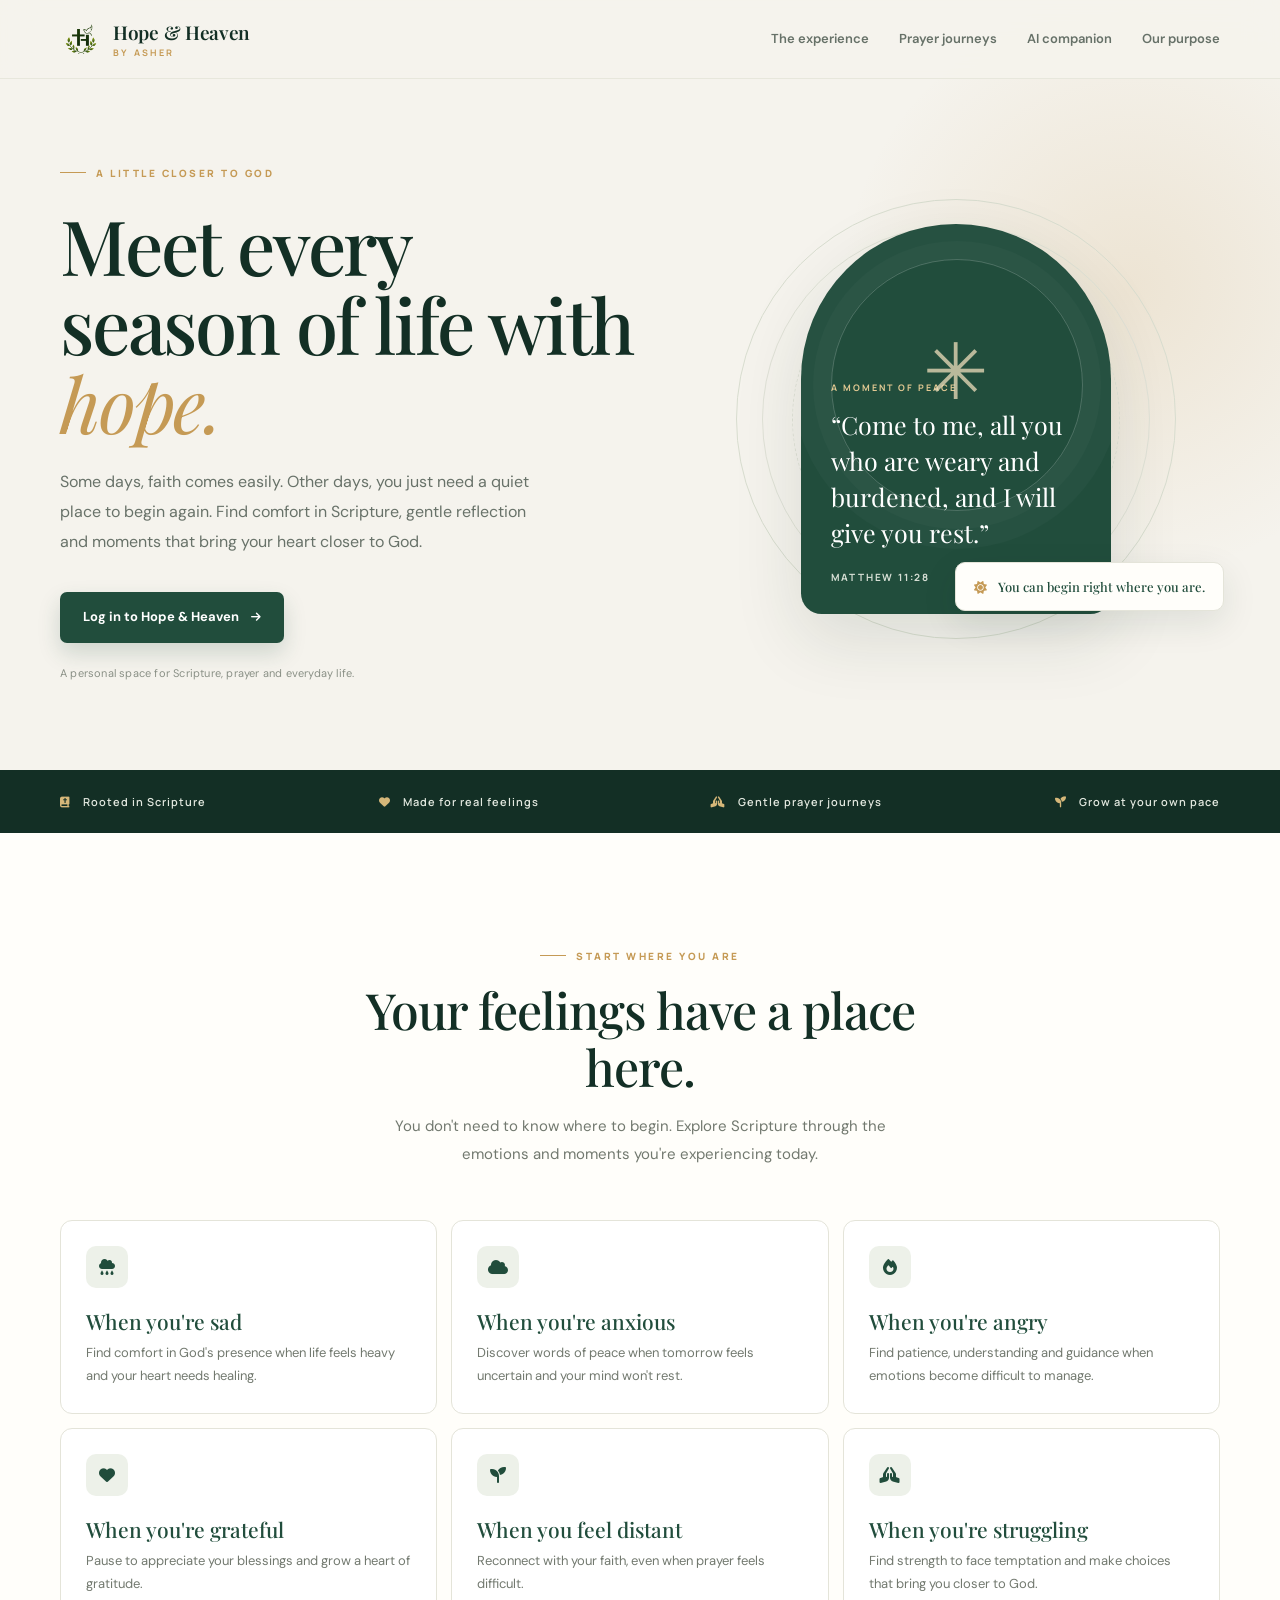
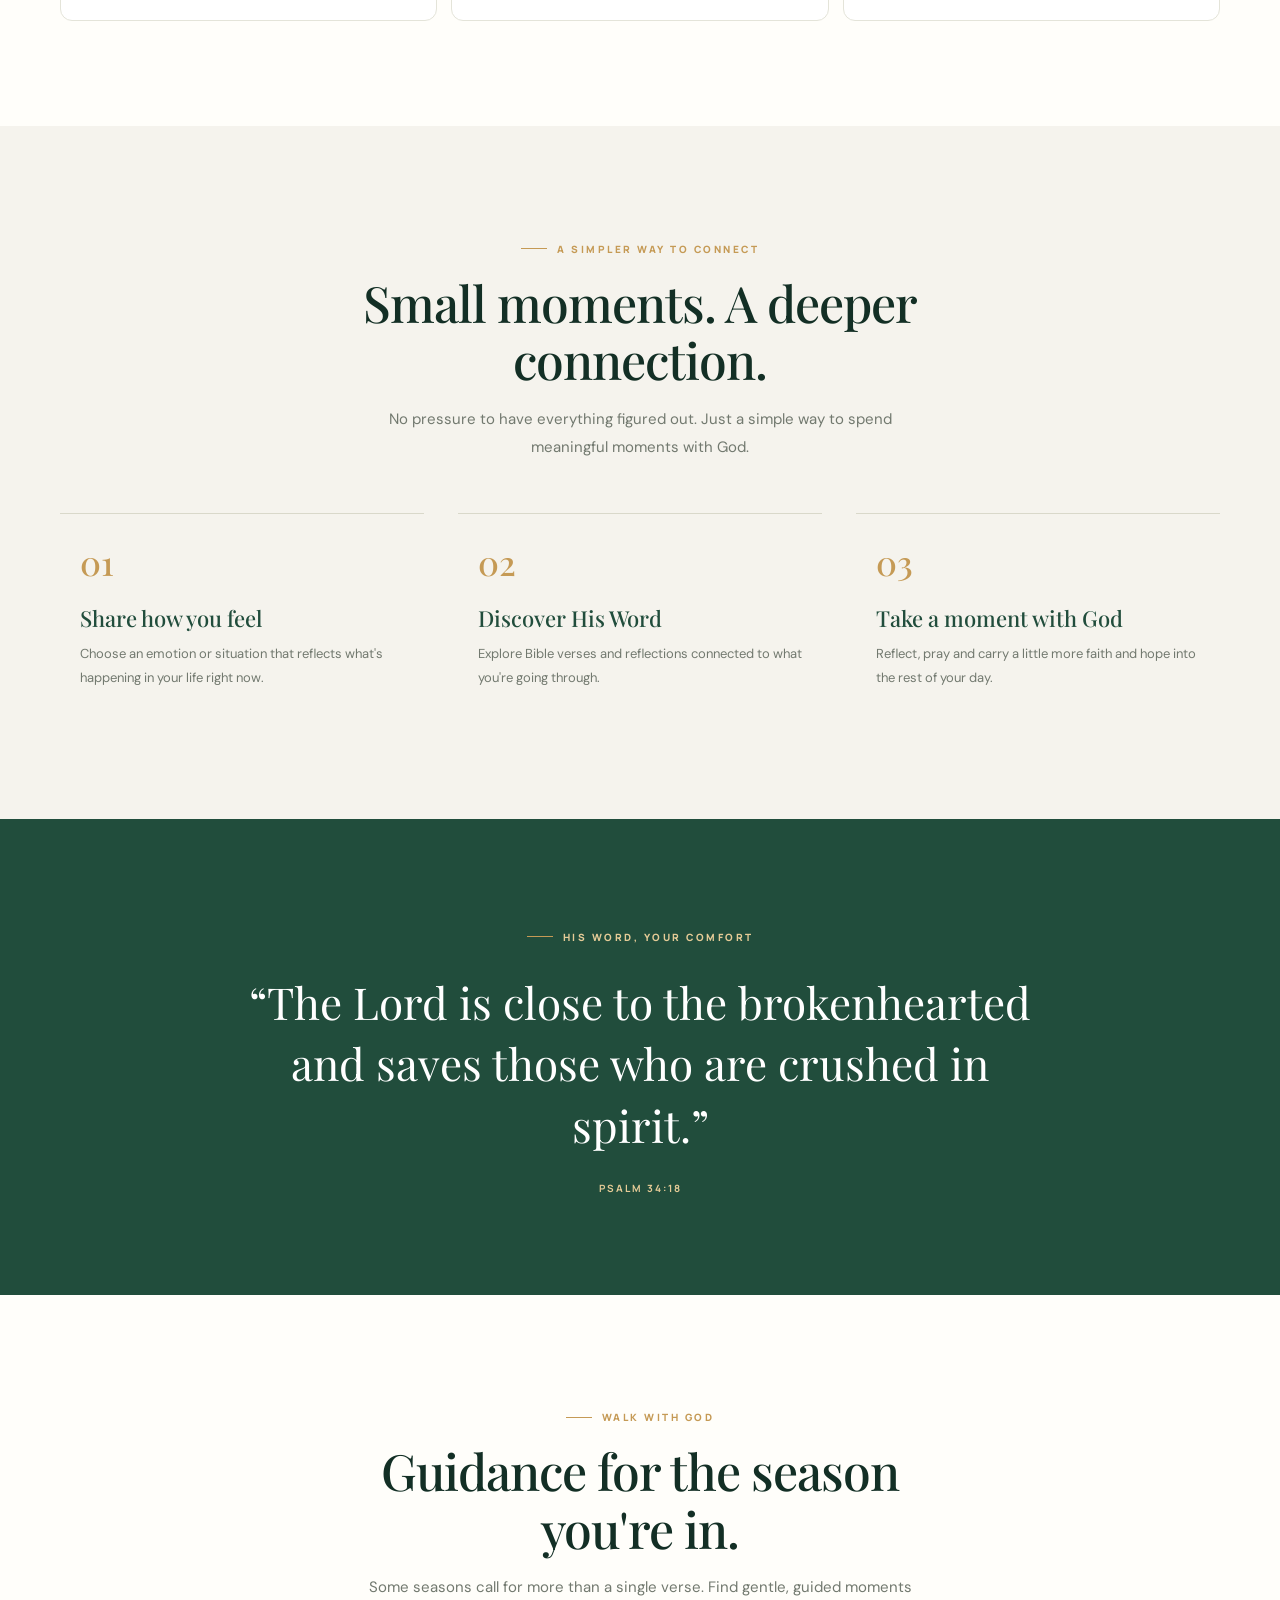
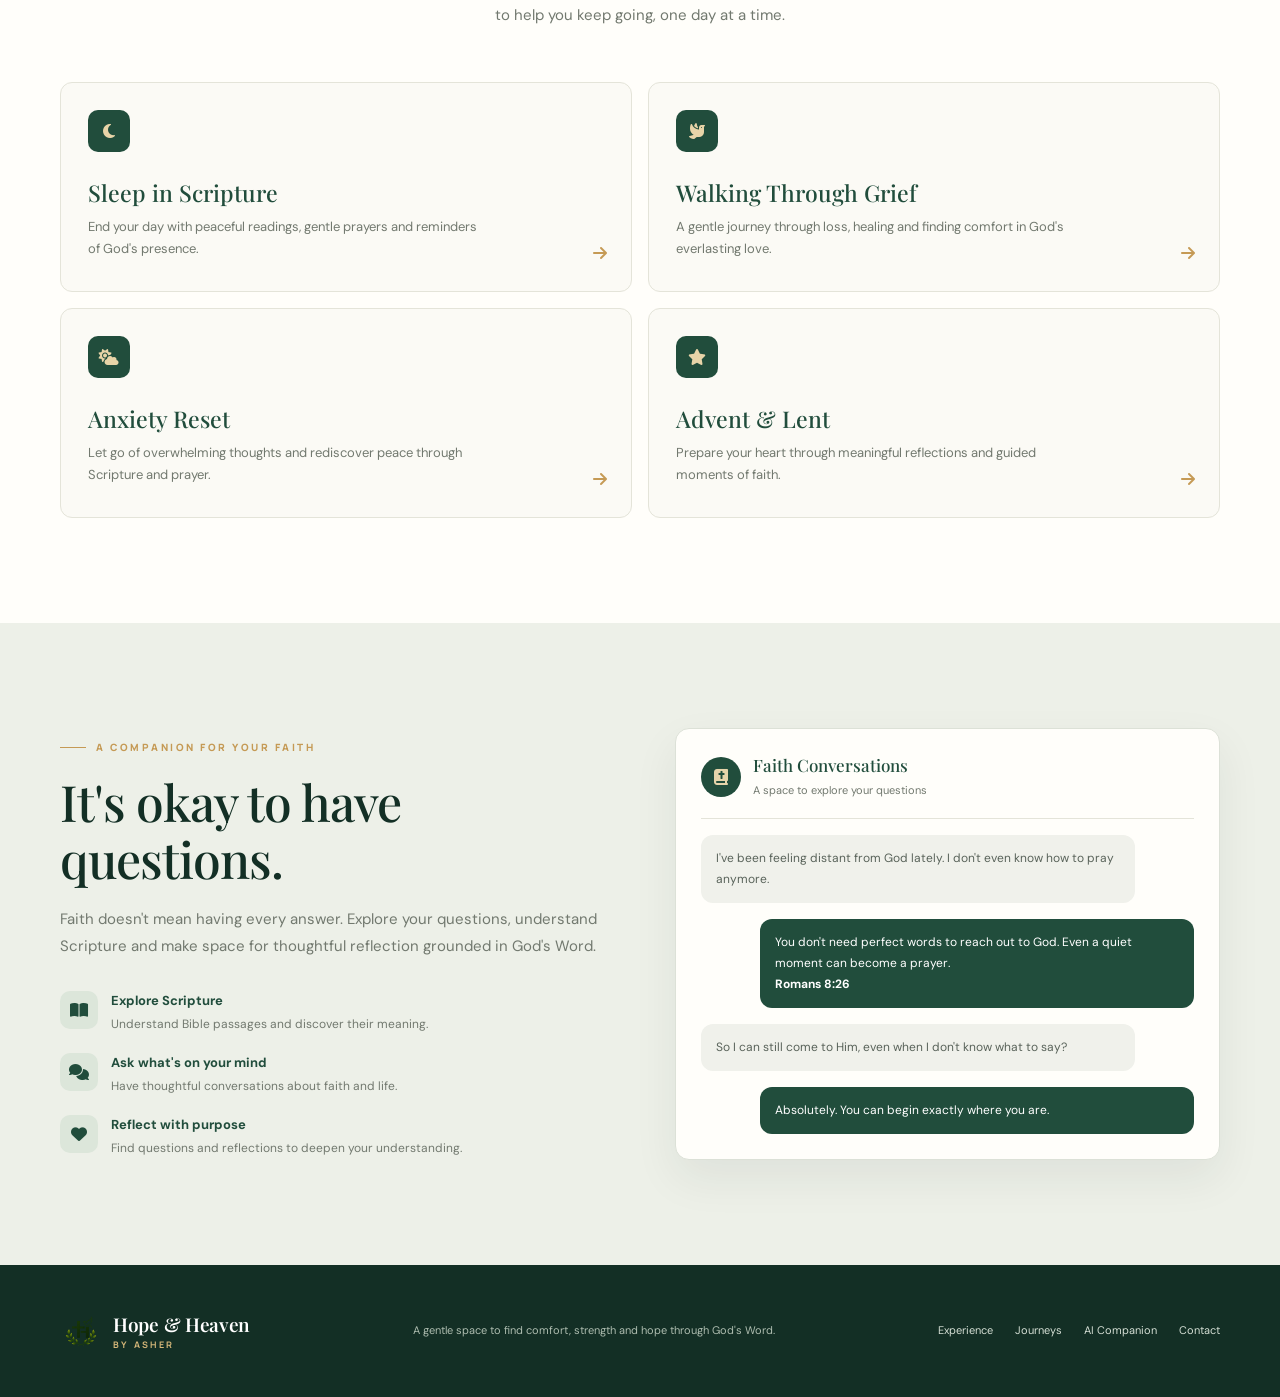
==== landing/index.html @ 7787296a "Add Hope and Heaven landing page" ====
<!DOCTYPE html>
<html lang="en">
<head>
  <meta charset="UTF-8" />
  <meta name="viewport" content="width=device-width, initial-scale=1.0" />
  <meta name="description" content="Hope & Heaven — a quieter, more personal way to find comfort, strength and hope through God's Word." />
  <meta name="theme-color" content="#f5f3ed" />
  <title>Hope & Heaven — Find hope for every season</title>

  <link rel="preconnect" href="https://fonts.googleapis.com">
  <link rel="preconnect" href="https://fonts.gstatic.com" crossorigin>
  <link href="https://fonts.googleapis.com/css2?family=DM+Sans:wght@400;500;600;700&family=Manrope:wght@400;500;600;700;800&family=Playfair+Display:ital,wght@0,400;0,500;0,600;1,400;1,500&display=swap" rel="stylesheet">
  <link rel="stylesheet" href="https://cdnjs.cloudflare.com/ajax/libs/font-awesome/6.7.2/css/all.min.css">

  <style>
    :root {
      --ink:#172a23;
      --forest:#214d3c;
      --forest-deep:#132f25;
      --sage:#dfe8df;
      --sage-2:#edf1e9;
      --paper:#f5f3ed;
      --white:#fffefa;
      --muted:#72796f;
      --line:#e4e4d9;
      --gold:#c59a55;
      --gold-pale:#f0e5ce;
      --serif:"Playfair Display", Georgia, serif;
      --sans:"DM Sans",sans-serif;
      --display:"Manrope",sans-serif;
      --shadow:0 24px 70px rgba(24,48,36,.12);
    }

    * {
      box-sizing:border-box;
      margin:0;
      padding:0;
    }

    html {
      scroll-behavior:smooth;
      scroll-padding-top:90px;
    }

    body {
      background:var(--paper);
      color:var(--ink);
      font-family:var(--sans);
      line-height:1.6;
      -webkit-font-smoothing:antialiased;
      overflow-x:hidden;
    }

    a {
      color:inherit;
      text-decoration:none;
    }

    button {
      font:inherit;
    }

    .wrap {
      width:min(1160px,calc(100% - 48px));
      margin:auto;
    }

    /* NAVIGATION */

    .topbar {
      position:sticky;
      top:0;
      z-index:20;
      background:rgba(245,243,237,.9);
      backdrop-filter:blur(16px);
      border-bottom:1px solid rgba(228,228,217,.8);
    }

    .nav {
      height:78px;
      display:flex;
      align-items:center;
      justify-content:space-between;
    }

    .brand {
      display:flex;
      align-items:center;
      gap:11px;
    }

    .brand img {
      width:42px;
      height:42px;
      object-fit:contain;
    }

    .brand strong {
      display:block;
      font:600 19px var(--serif);
      letter-spacing:-.3px;
      color:var(--forest-deep);
    }

    .brand small {
      display:block;
      margin-top:1px;
      color:var(--gold);
      font:700 9px var(--display);
      letter-spacing:2.2px;
    }

    .navlinks {
      display:flex;
      gap:30px;
      align-items:center;
      color:#667168;
      font-size:13px;
      font-weight:600;
    }

    .navlinks a:hover {
      color:var(--forest);
    }

    .menu {
      display:none;
      border:1px solid var(--line);
      background:var(--white);
      color:var(--forest);
      width:42px;
      height:42px;
      border-radius:50%;
    }

    /* HERO */

    .hero {
      position:relative;
      min-height:660px;
      display:grid;
      grid-template-columns:1fr .92fr;
      align-items:center;
      gap:56px;
      padding:76px 0 88px;
    }

    .hero:before {
      content:"";
      position:absolute;
      z-index:-1;
      width:600px;
      height:600px;
      right:-210px;
      top:-90px;
      border-radius:50%;
      background:radial-gradient(circle,rgba(197,154,85,.17),transparent 68%);
    }

    .hero-copy {
      max-width:610px;
    }

    .kicker {
      display:inline-flex;
      align-items:center;
      gap:10px;
      color:var(--gold);
      font:800 10px var(--display);
      letter-spacing:2.5px;
      text-transform:uppercase;
    }

    .kicker:before {
      content:"";
      width:26px;
      height:1px;
      background:var(--gold);
    }

    h1 {
      margin-top:24px;
      font:500 clamp(48px,6vw,76px)/1.04 var(--serif);
      letter-spacing:-2.2px;
      color:var(--forest-deep);
    }

    h1 em {
      color:var(--gold);
      font-weight:400;
    }

    .hero-copy>p {
      max-width:490px;
      margin-top:25px;
      color:#687269;
      font-size:16px;
      line-height:1.9;
    }

    .hero-actions {
      display:flex;
      align-items:center;
      gap:18px;
      margin-top:34px;
    }

    .login {
      display:inline-flex;
      align-items:center;
      gap:12px;
      padding:15px 23px;
      border-radius:7px;
      background:var(--forest);
      color:white;
      font-size:13px;
      font-weight:700;
      box-shadow:0 10px 22px rgba(33,77,60,.18);
      transition:.25s;
    }

    .login:hover {
      background:var(--forest-deep);
      transform:translateY(-2px);
    }

    .login i {
      font-size:11px;
    }

    .hero-caption {
      margin-top:22px;
      color:#8a9086;
      font-size:11px;
      letter-spacing:.2px;
    }

    /* HERO VISUAL */

    .hero-art {
      position:relative;
      min-height:500px;
      display:grid;
      place-items:center;
    }

    .art-orbit {
      position:absolute;
      width:min(440px,90%);
      aspect-ratio:1;
      border:1px solid #d8ddcf;
      border-radius:50%;
    }

    .art-orbit:before,
    .art-orbit:after {
      content:"";
      position:absolute;
      border:1px solid #e0e2d7;
      border-radius:50%;
      inset:25px;
    }

    .art-orbit:after {
      inset:55px;
      border-style:dashed;
    }

    .verse-card {
      position:relative;
      z-index:2;
      width:310px;
      min-height:390px;
      padding:30px;
      border-radius:180px 180px 24px 24px;
      background:var(--forest);
      color:white;
      display:flex;
      flex-direction:column;
      justify-content:flex-end;
      box-shadow:var(--shadow);
      overflow:hidden;
    }

    .verse-card:before {
      content:"";
      position:absolute;
      width:250px;
      height:250px;
      left:30px;
      top:35px;
      border:1px solid rgba(255,255,255,.2);
      border-radius:50%;
      box-shadow:
        0 0 0 18px rgba(255,255,255,.025),
        0 0 0 38px rgba(255,255,255,.025);
    }

    .verse-card:after {
      content:"✳";
      position:absolute;
      top:87px;
      left:50%;
      transform:translateX(-50%);
      font-size:78px;
      color:rgba(238,222,187,.75);
      font-family:serif;
    }

    .verse-card small {
      position:relative;
      color:#e3c993;
      font:700 9px var(--display);
      letter-spacing:2px;
      text-transform:uppercase;
    }

    .verse-card blockquote {
      position:relative;
      margin-top:13px;
      font:400 25px/1.45 var(--serif);
    }

    .verse-card cite {
      position:relative;
      margin-top:18px;
      color:#d7dfd5;
      font:700 10px var(--display);
      letter-spacing:1.8px;
      text-transform:uppercase;
      font-style:normal;
    }

    .floating {
      position:absolute;
      z-index:3;
      right:-4px;
      bottom:58px;
      padding:15px 18px;
      background:var(--white);
      border:1px solid var(--line);
      box-shadow:0 12px 35px rgba(24,48,36,.1);
      border-radius:10px;
      color:var(--forest);
      font:500 13px var(--serif);
    }

    .floating i {
      color:var(--gold);
      margin-right:8px;
    }

    /* TRUST BAND */

    .intro-band {
      background:var(--forest-deep);
      color:white;
      padding:24px 0;
    }

    .band-inner {
      display:flex;
      justify-content:space-between;
      gap:20px;
      align-items:center;
    }

    .band-inner span {
      font:600 11px var(--display);
      letter-spacing:1px;
      color:#e2e8df;
    }

    .band-inner i {
      color:#d5b779;
      margin-right:9px;
    }

    /* COMMON SECTIONS */

    section.block {
      padding:105px 0;
    }

    .section-head {
      max-width:650px;
      margin:0 auto 52px;
      text-align:center;
    }

    .section-head .kicker {
      justify-content:center;
    }

    h2 {
      margin-top:17px;
      font:500 clamp(34px,4vw,50px)/1.15 var(--serif);
      letter-spacing:-1px;
      color:var(--forest-deep);
    }

    .section-head p {
      margin:17px auto 0;
      max-width:560px;
      color:var(--muted);
      font-size:15px;
      line-height:1.85;
    }

    /* FEELINGS */

    .feelings {
      background:var(--white);
    }

    .feeling-grid {
      display:grid;
      grid-template-columns:repeat(3,1fr);
      gap:14px;
    }

    .feeling-card {
      padding:25px;
      border:1px solid var(--line);
      border-radius:12px;
      background:#fff;
      transition:.25s;
    }

    .feeling-card:hover {
      transform:translateY(-4px);
      border-color:#c7d2c5;
      box-shadow:0 14px 30px rgba(24,48,36,.07);
    }

    .feeling-card .ico {
      width:42px;
      height:42px;
      display:grid;
      place-items:center;
      background:var(--sage-2);
      color:var(--forest);
      border-radius:10px;
    }

    .feeling-card h3 {
      margin-top:19px;
      font:500 21px var(--serif);
      color:var(--forest);
    }

    .feeling-card p {
      margin-top:7px;
      color:var(--muted);
      font-size:13px;
      line-height:1.75;
    }

    /* HOW IT WORKS */

    .how {
      background:var(--paper);
    }

    .steps {
      display:grid;
      grid-template-columns:repeat(3,1fr);
      gap:34px;
    }

    .step {
      padding:25px 20px;
      border-top:1px solid #d9d8ca;
    }

    .step-no {
      color:var(--gold);
      font:500 34px var(--serif);
    }

    .step h3 {
      margin-top:18px;
      color:var(--forest);
      font:500 22px var(--serif);
    }

    .step p {
      margin-top:9px;
      color:var(--muted);
      font-size:13px;
      line-height:1.8;
    }

    /* SCRIPTURE */

    .scripture {
      background:var(--forest);
      color:white;
      text-align:center;
      padding:100px 24px;
    }

    .scripture .kicker {
      color:#e5cb97;
      justify-content:center;
    }

    .scripture blockquote {
      max-width:800px;
      margin:26px auto 0;
      font:400 clamp(29px,4vw,44px)/1.4 var(--serif);
    }

    .scripture cite {
      display:block;
      margin-top:25px;
      color:#e5cb97;
      font:700 10px var(--display);
      letter-spacing:2px;
      text-transform:uppercase;
      font-style:normal;
    }

    /* JOURNEYS */

    .journeys {
      background:var(--white);
    }

    .journey-grid {
      display:grid;
      grid-template-columns:repeat(2,1fr);
      gap:16px;
    }

    .journey {
      position:relative;
      min-height:210px;
      padding:27px;
      border:1px solid var(--line);
      border-radius:12px;
      background:#fbfaf5;
      transition:.25s;
    }

    .journey:hover {
      border-color:#c7d2c5;
      transform:translateY(-3px);
    }

    .journey .ico {
      width:42px;
      height:42px;
      display:grid;
      place-items:center;
      border-radius:10px;
      background:var(--forest);
      color:#e8d4a8;
    }

    .journey h3 {
      margin-top:25px;
      font:500 23px var(--serif);
      color:var(--forest);
    }

    .journey p {
      max-width:400px;
      margin-top:8px;
      color:var(--muted);
      font-size:13px;
      line-height:1.75;
    }

    .journey .arrow {
      position:absolute;
      right:24px;
      bottom:24px;
      color:var(--gold);
    }

    /* AI COMPANION */

    .companion {
      background:#edf0e8;
    }

    .companion-layout {
      display:grid;
      grid-template-columns:1fr 1fr;
      gap:70px;
      align-items:center;
    }

    .companion-copy h2 {
      max-width:500px;
    }

    .companion-copy>p {
      margin-top:18px;
      color:var(--muted);
      font-size:15px;
      line-height:1.85;
    }

    .features {
      display:grid;
      gap:19px;
      margin-top:30px;
    }

    .feature {
      display:flex;
      gap:13px;
      align-items:flex-start;
    }

    .feature i {
      flex:none;
      width:38px;
      height:38px;
      display:grid;
      place-items:center;
      border-radius:10px;
      background:#dce6da;
      color:var(--forest);
    }

    .feature strong {
      display:block;
      color:var(--forest);
      font-size:13px;
    }

    .feature span {
      display:block;
      margin-top:3px;
      color:var(--muted);
      font-size:12px;
      line-height:1.6;
    }

    .chat {
      padding:25px;
      border:1px solid #dce1d7;
      border-radius:14px;
      background:var(--white);
      box-shadow:0 18px 45px rgba(24,48,36,.07);
    }

    .chat-head {
      display:flex;
      gap:12px;
      align-items:center;
      padding-bottom:17px;
      border-bottom:1px solid var(--line);
    }

    .chat-head .avatar {
      width:40px;
      height:40px;
      display:grid;
      place-items:center;
      border-radius:50%;
      background:var(--forest);
      color:#e6d4aa;
    }

    .chat-head strong {
      display:block;
      color:var(--forest);
      font:500 17px var(--serif);
    }

    .chat-head small {
      color:var(--muted);
      font-size:11px;
    }

    .bubble {
      max-width:88%;
      margin-top:16px;
      padding:13px 15px;
      border-radius:12px;
      background:#f0f1eb;
      color:#59635a;
      font-size:12px;
      line-height:1.75;
    }

    .bubble.reply {
      margin-left:auto;
      background:var(--forest);
      color:white;
    }

    /* FOOTER */

    footer {
      padding:45px 0;
      background:var(--forest-deep);
      color:#d5dfd5;
    }

    .footer-inner {
      display:flex;
      justify-content:space-between;
      align-items:center;
      gap:25px;
    }

    footer .brand strong {
      color:white;
    }

    footer .brand small {
      color:#d5b779;
    }

    footer p {
      font-size:11px;
      color:#aebdb0;
    }

    .footer-links {
      display:flex;
      gap:22px;
      font-size:11px;
      color:#d5dfd5;
    }

    .footer-links a:hover {
      color:white;
    }

    /* ANIMATIONS */

    .reveal {
      opacity:0;
      transform:translateY(18px);
      transition:opacity .7s ease,transform .7s ease;
    }

    .reveal.visible {
      opacity:1;
      transform:none;
    }

    /* RESPONSIVE */

    @media(max-width:900px) {
      .navlinks {
        gap:17px;
      }

      .hero {
        grid-template-columns:1fr .8fr;
        gap:20px;
      }

      .verse-card {
        width:275px;
        min-height:365px;
      }

      .floating {
        right:-10px;
      }

      .companion-layout {
        gap:35px;
      }
    }

    @media(max-width:700px) {
      .wrap {
        width:calc(100% - 36px);
      }

      .nav {
        height:68px;
      }

      .navlinks {
        display:none;
        position:absolute;
        top:68px;
        left:18px;
        right:18px;
        padding:16px;
        background:var(--white);
        border:1px solid var(--line);
        border-radius:12px;
        flex-direction:column;
        align-items:flex-start;
        box-shadow:var(--shadow);
      }

      .navlinks.open {
        display:flex;
      }

      .menu {
        display:block;
      }

      .hero {
        grid-template-columns:1fr;
        padding:65px 0 55px;
        gap:10px;
        min-height:0;
      }

      h1 {
        font-size:clamp(45px,12vw,64px);
      }

      .hero-art {
        min-height:440px;
        margin-top:8px;
      }

      .verse-card {
        width:270px;
        min-height:350px;
      }

      .floating {
        right:0;
        bottom:34px;
      }

      .band-inner {
        display:grid;
        grid-template-columns:1fr 1fr;
        gap:15px;
      }

      .band-inner span {
        font-size:10px;
      }

      section.block {
        padding:76px 0;
      }

      .feeling-grid {
        grid-template-columns:1fr 1fr;
        gap:10px;
      }

      .feeling-card {
        padding:18px;
      }

      .feeling-card h3 {
        font-size:18px;
      }

      .steps {
        grid-template-columns:1fr;
        gap:8px;
      }

      .step {
        padding:20px 5px;
      }

      .journey-grid {
        grid-template-columns:1fr;
      }

      .journey {
        min-height:190px;
      }

      .companion-layout {
        grid-template-columns:1fr;
        gap:35px;
      }

      .scripture {
        padding:78px 20px;
      }

      .footer-inner {
        align-items:flex-start;
        flex-direction:column;
      }

      .footer-links {
        flex-wrap:wrap;
      }
    }

    @media(max-width:390px) {
      .feeling-grid {
        grid-template-columns:1fr;
      }

      .hero-art {
        min-height:410px;
      }

      .verse-card {
        width:250px;
        min-height:330px;
      }
    }

    @media(prefers-reduced-motion:reduce) {
      html {
        scroll-behavior:auto;
      }

      *,
      *:before,
      *:after {
        transition:none!important;
        animation:none!important;
      }

      .reveal {
        opacity:1;
        transform:none;
      }
    }
  </style>
</head>

<body>

  <!-- NAVIGATION -->
  <header class="topbar">
    <div class="wrap nav">

      <a class="brand" href="#" aria-label="Hope and Heaven home">
        <img src="logo3.png" alt="Hope & Heaven logo">
        <span>
          <strong>Hope & Heaven</strong>
          <small>BY ASHER</small>
        </span>
      </a>

      <nav class="navlinks" id="navlinks" aria-label="Main navigation">
        <a href="#experience">The experience</a>
        <a href="#journeys">Prayer journeys</a>
        <a href="#companion">AI companion</a>
        <a href="#purpose">Our purpose</a>
      </nav>

      <button class="menu" id="menu" aria-label="Toggle navigation" aria-expanded="false">
        <i class="fa-solid fa-bars"></i>
      </button>

    </div>
  </header>

  <main>

    <!-- HERO -->
    <section class="wrap hero">

      <div class="hero-copy">

        <div class="kicker reveal">
          A little closer to God
        </div>

        <h1 class="reveal">
          Meet every season of life with <em>hope.</em>
        </h1>

        <p class="reveal">
          Some days, faith comes easily. Other days, you just need a quiet place to begin again. Find comfort in Scripture, gentle reflection and moments that bring your heart closer to God.
        </p>

        <div class="hero-actions reveal">
          <a class="login" href="/app/login">
            Log in to Hope & Heaven
            <i class="fa-solid fa-arrow-right"></i>
          </a>
        </div>

        <div class="hero-caption reveal">
          A personal space for Scripture, prayer and everyday life.
        </div>

      </div>

      <div class="hero-art reveal" aria-label="A Bible verse about finding rest">

        <div class="art-orbit"></div>

        <div class="verse-card">
          <small>A moment of peace</small>

          <blockquote>
            “Come to me, all you who are weary and burdened, and I will give you rest.”
          </blockquote>

          <cite>Matthew 11:28</cite>
        </div>

        <div class="floating">
          <i class="fa-solid fa-sun"></i>
          You can begin right where you are.
        </div>

      </div>
    </section>

    <!-- TRUST BAND -->
    <section class="intro-band">
      <div class="wrap band-inner">

        <span>
          <i class="fa-solid fa-book-bible"></i>
          Rooted in Scripture
        </span>

        <span>
          <i class="fa-solid fa-heart"></i>
          Made for real feelings
        </span>

        <span>
          <i class="fa-solid fa-hands-praying"></i>
          Gentle prayer journeys
        </span>

        <span>
          <i class="fa-solid fa-seedling"></i>
          Grow at your own pace
        </span>

      </div>
    </section>

    <!-- FEELINGS -->
    <section class="block feelings" id="experience">

      <div class="wrap">

        <div class="section-head reveal">

          <div class="kicker">Start where you are</div>

          <h2>Your feelings have a place here.</h2>

          <p>
            You don't need to know where to begin. Explore Scripture through the emotions and moments you're experiencing today.
          </p>

        </div>

        <div class="feeling-grid">

          <article class="feeling-card reveal">
            <div class="ico">
              <i class="fa-solid fa-cloud-rain"></i>
            </div>
            <h3>When you're sad</h3>
            <p>Find comfort in God's presence when life feels heavy and your heart needs healing.</p>
          </article>

          <article class="feeling-card reveal">
            <div class="ico">
              <i class="fa-solid fa-cloud"></i>
            </div>
            <h3>When you're anxious</h3>
            <p>Discover words of peace when tomorrow feels uncertain and your mind won't rest.</p>
          </article>

          <article class="feeling-card reveal">
            <div class="ico">
              <i class="fa-solid fa-fire"></i>
            </div>
            <h3>When you're angry</h3>
            <p>Find patience, understanding and guidance when emotions become difficult to manage.</p>
          </article>

          <article class="feeling-card reveal">
            <div class="ico">
              <i class="fa-solid fa-heart"></i>
            </div>
            <h3>When you're grateful</h3>
            <p>Pause to appreciate your blessings and grow a heart of gratitude.</p>
          </article>

          <article class="feeling-card reveal">
            <div class="ico">
              <i class="fa-solid fa-seedling"></i>
            </div>
            <h3>When you feel distant</h3>
            <p>Reconnect with your faith, even when prayer feels difficult.</p>
          </article>

          <article class="feeling-card reveal">
            <div class="ico">
              <i class="fa-solid fa-hands-praying"></i>
            </div>
            <h3>When you're struggling</h3>
            <p>Find strength to face temptation and make choices that bring you closer to God.</p>
          </article>

        </div>
      </div>
    </section>

    <!-- HOW IT WORKS -->
    <section class="block how">

      <div class="wrap">

        <div class="section-head reveal">
          <div class="kicker">A simpler way to connect</div>

          <h2>Small moments. A deeper connection.</h2>

          <p>
            No pressure to have everything figured out. Just a simple way to spend meaningful moments with God.
          </p>
        </div>

        <div class="steps">

          <article class="step reveal">
            <div class="step-no">01</div>
            <h3>Share how you feel</h3>
            <p>Choose an emotion or situation that reflects what's happening in your life right now.</p>
          </article>

          <article class="step reveal">
            <div class="step-no">02</div>
            <h3>Discover His Word</h3>
            <p>Explore Bible verses and reflections connected to what you're going through.</p>
          </article>

          <article class="step reveal">
            <div class="step-no">03</div>
            <h3>Take a moment with God</h3>
            <p>Reflect, pray and carry a little more faith and hope into the rest of your day.</p>
          </article>

        </div>
      </div>
    </section>

    <!-- SCRIPTURE -->
    <section class="scripture">

      <div class="kicker">His word, your comfort</div>

      <blockquote>
        “The Lord is close to the brokenhearted and saves those who are crushed in spirit.”
      </blockquote>

      <cite>Psalm 34:18</cite>

    </section>

    <!-- JOURNEYS -->
    <section class="block journeys" id="journeys">

      <div class="wrap">

        <div class="section-head reveal">
          <div class="kicker">Walk with God</div>

          <h2>Guidance for the season you're in.</h2>

          <p>
            Some seasons call for more than a single verse. Find gentle, guided moments to help you keep going, one day at a time.
          </p>
        </div>

        <div class="journey-grid">

          <article class="journey reveal">
            <div class="ico">
              <i class="fa-solid fa-moon"></i>
            </div>
            <h3>Sleep in Scripture</h3>
            <p>End your day with peaceful readings, gentle prayers and reminders of God's presence.</p>
            <span class="arrow">
              <i class="fa-solid fa-arrow-right"></i>
            </span>
          </article>

          <article class="journey reveal">
            <div class="ico">
              <i class="fa-solid fa-dove"></i>
            </div>
            <h3>Walking Through Grief</h3>
            <p>A gentle journey through loss, healing and finding comfort in God's everlasting love.</p>
            <span class="arrow">
              <i class="fa-solid fa-arrow-right"></i>
            </span>
          </article>

          <article class="journey reveal">
            <div class="ico">
              <i class="fa-solid fa-cloud-sun"></i>
            </div>
            <h3>Anxiety Reset</h3>
            <p>Let go of overwhelming thoughts and rediscover peace through Scripture and prayer.</p>
            <span class="arrow">
              <i class="fa-solid fa-arrow-right"></i>
            </span>
          </article>

          <article class="journey reveal">
            <div class="ico">
              <i class="fa-solid fa-star"></i>
            </div>
            <h3>Advent &amp; Lent</h3>
            <p>Prepare your heart through meaningful reflections and guided moments of faith.</p>
            <span class="arrow">
              <i class="fa-solid fa-arrow-right"></i>
            </span>
          </article>

        </div>
      </div>
    </section>

    <!-- AI COMPANION -->
    <section class="block companion" id="companion">

      <div class="wrap companion-layout">

        <div class="companion-copy reveal">

          <div class="kicker">A companion for your faith</div>

          <h2>It's okay to have questions.</h2>

          <p>
            Faith doesn't mean having every answer. Explore your questions, understand Scripture and make space for thoughtful reflection grounded in God's Word.
          </p>

          <div class="features">

            <div class="feature">
              <i class="fa-solid fa-book-open"></i>
              <div>
                <strong>Explore Scripture</strong>
                <span>Understand Bible passages and discover their meaning.</span>
              </div>
            </div>

            <div class="feature">
              <i class="fa-solid fa-comments"></i>
              <div>
                <strong>Ask what's on your mind</strong>
                <span>Have thoughtful conversations about faith and life.</span>
              </div>
            </div>

            <div class="feature">
              <i class="fa-solid fa-heart"></i>
              <div>
                <strong>Reflect with purpose</strong>
                <span>Find questions and reflections to deepen your understanding.</span>
              </div>
            </div>

          </div>
        </div>

        <div class="chat reveal">

          <div class="chat-head">
            <div class="avatar">
              <i class="fa-solid fa-book-bible"></i>
            </div>

            <div>
              <strong>Faith Conversations</strong>
              <small>A space to explore your questions</small>
            </div>
          </div>

          <div class="bubble">
            I've been feeling distant from God lately. I don't even know how to pray anymore.
          </div>

          <div class="bubble reply">
            You don't need perfect words to reach out to God. Even a quiet moment can become a prayer.
            <br><strong>Romans 8:26</strong>
          </div>

          <div class="bubble">
            So I can still come to Him, even when I don't know what to say?
          </div>

          <div class="bubble reply">
            Absolutely. You can begin exactly where you are.
          </div>

        </div>
      </div>
    </section>

  </main>

  <!-- FOOTER -->
  <footer id="purpose">

    <div class="wrap footer-inner">

      <a class="brand" href="#">
        <img src="logo3.png" alt="Hope & Heaven logo">
        <span>
          <strong>Hope &amp; Heaven</strong>
          <small>BY ASHER</small>
        </span>
      </a>

      <p>
        A gentle space to find comfort, strength and hope through God's Word.
      </p>

      <div class="footer-links">
        <a href="#experience">Experience</a>
        <a href="#journeys">Journeys</a>
        <a href="#companion">AI Companion</a>
        <a href="mailto:support@asher.com">Contact</a>
      </div>

    </div>
  </footer>

  <script>
    // Mobile navigation
    const menu = document.getElementById('menu');
    const navlinks = document.getElementById('navlinks');

    menu.addEventListener('click', () => {
      const open = navlinks.classList.toggle('open');

      menu.setAttribute('aria-expanded', String(open));

      menu.innerHTML = open
        ? '<i class="fa-solid fa-xmark"></i>'
        : '<i class="fa-solid fa-bars"></i>';
    });

    navlinks.querySelectorAll('a').forEach(link => {
      link.addEventListener('click', () => {
        navlinks.classList.remove('open');

        menu.setAttribute('aria-expanded', 'false');

        menu.innerHTML = '<i class="fa-solid fa-bars"></i>';
      });
    });

    // Scroll reveal animations
    const observer = new IntersectionObserver(entries => {
      entries.forEach(entry => {
        if (entry.isIntersecting) {
          entry.target.classList.add('visible');
          observer.unobserve(entry.target);
        }
      });
    }, {
      threshold: 0.12
    });

    document.querySelectorAll('.reveal').forEach(element => {
      observer.observe(element);
    });
  </script>

</body>
</html>
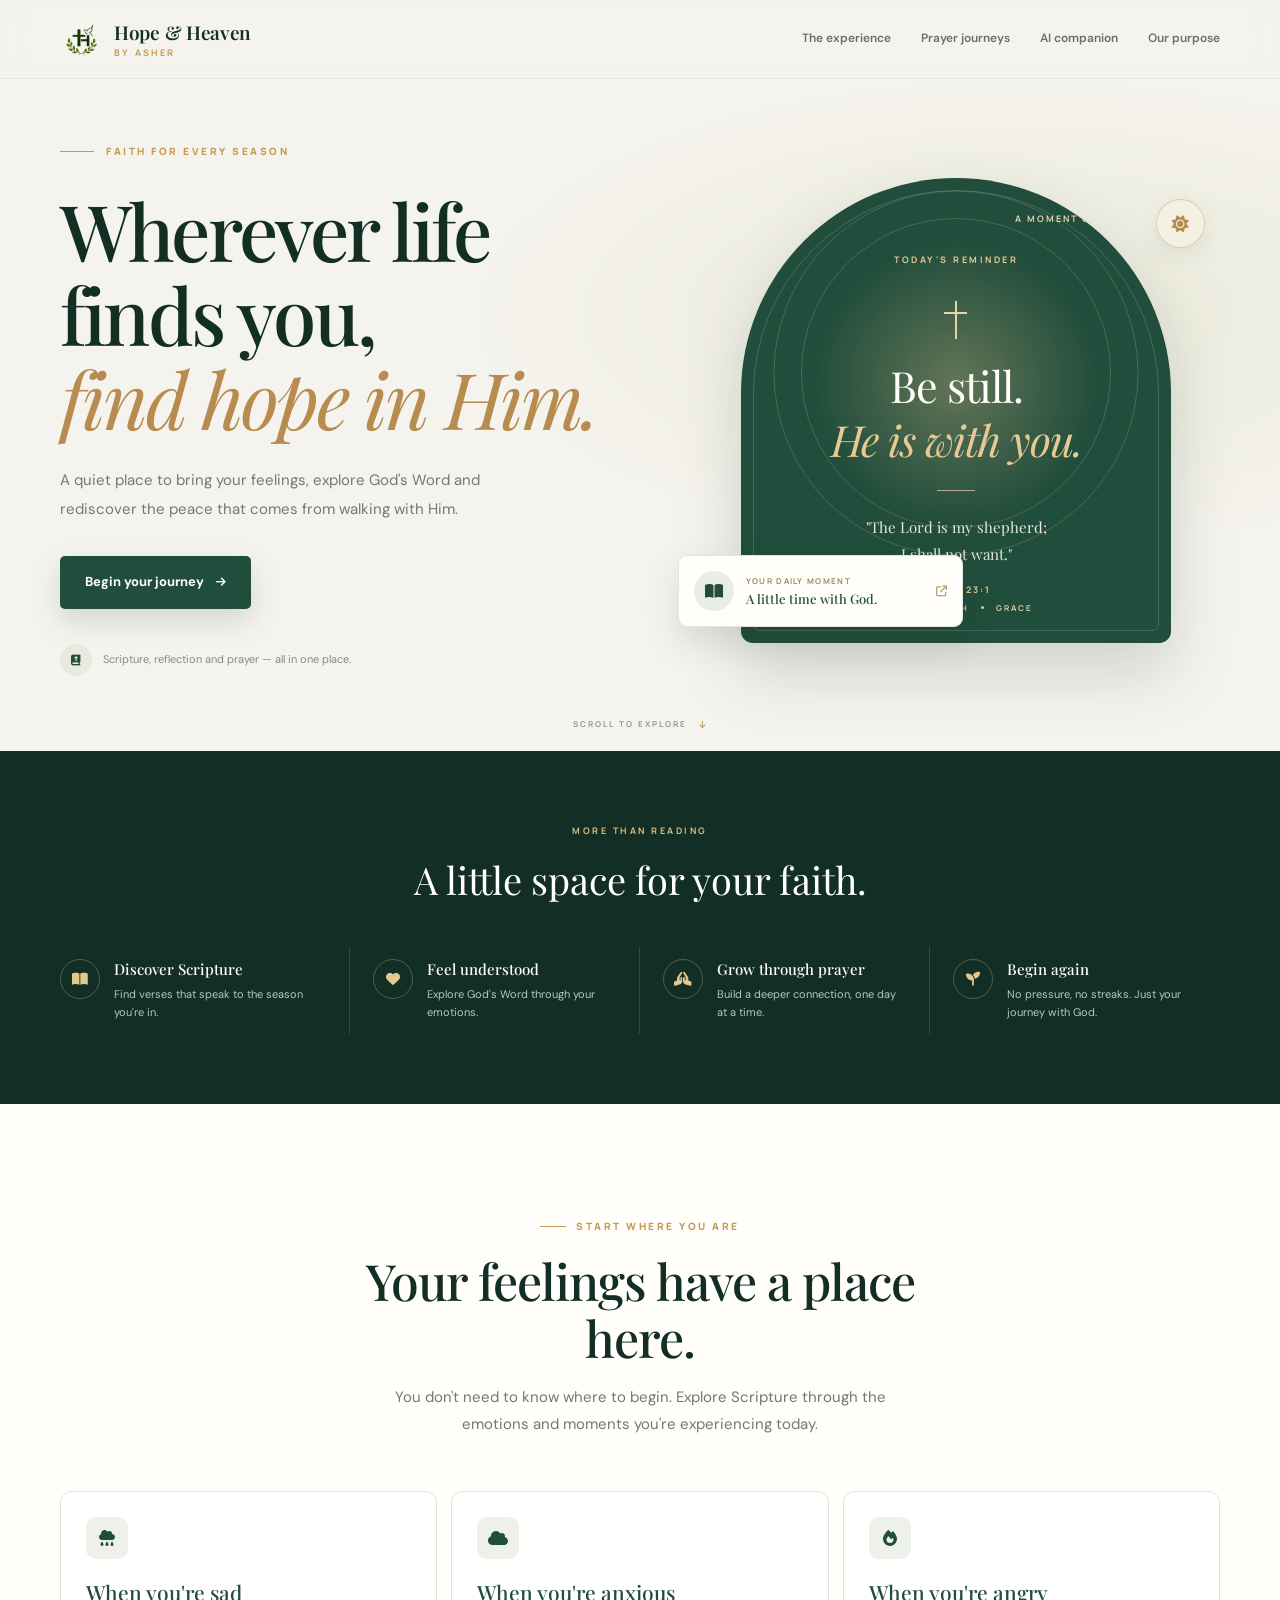
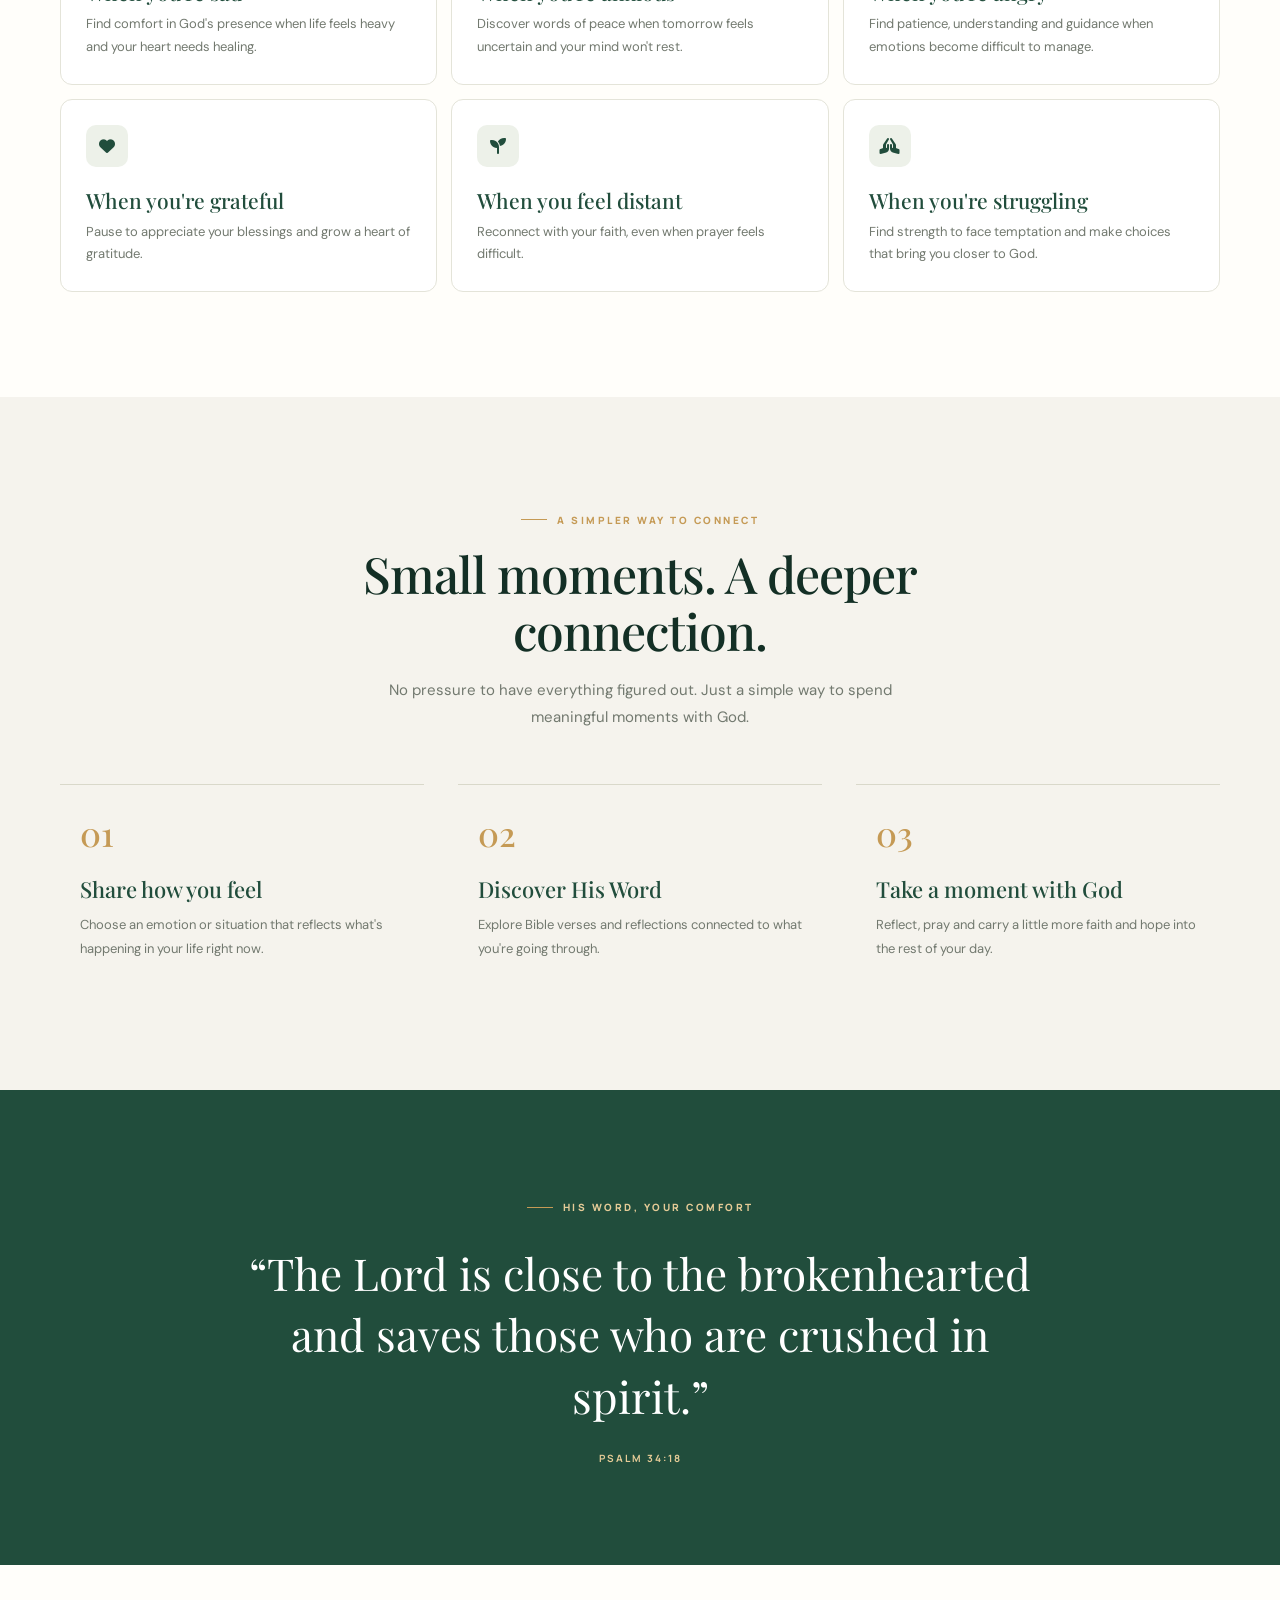
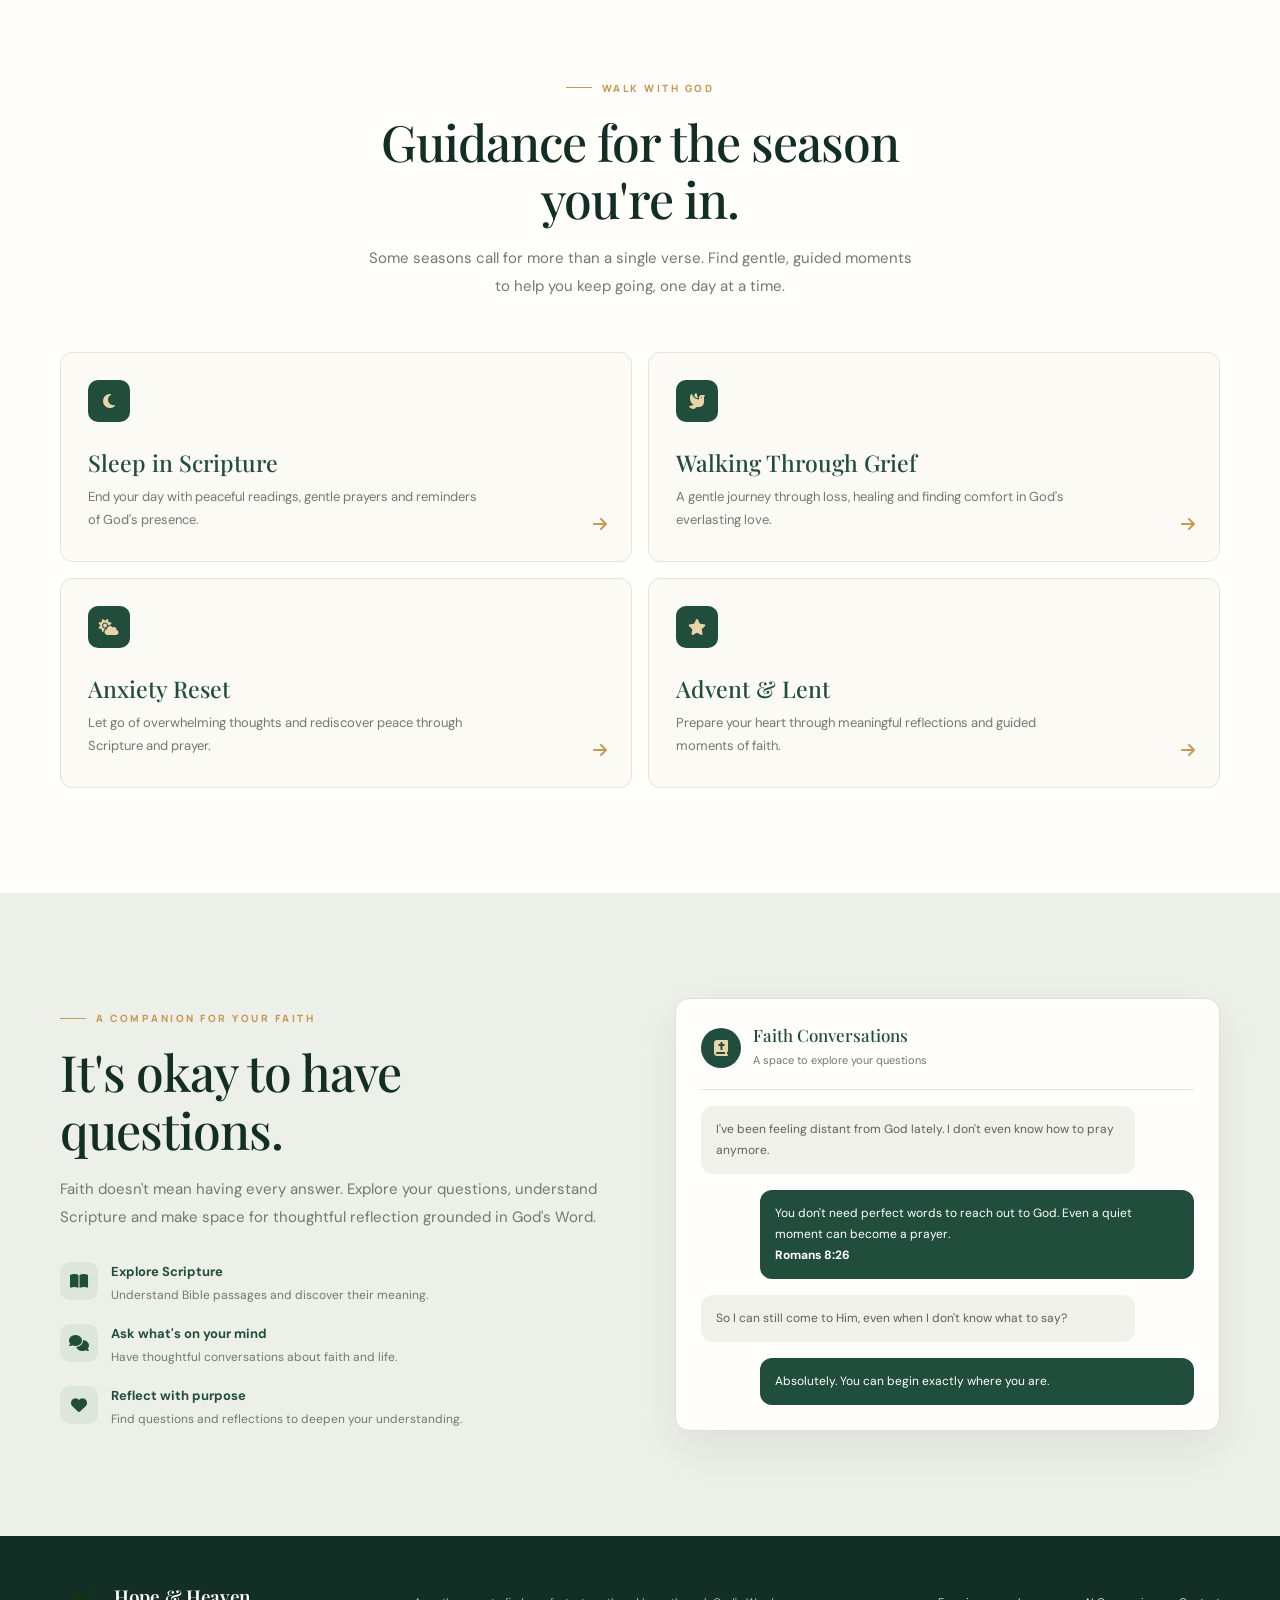
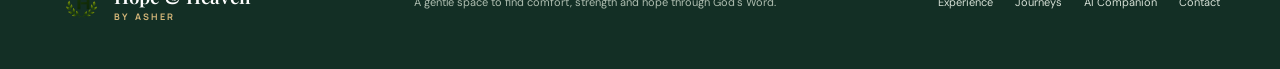
==== commit 4f2999ab: "Update landing page" ====
--- a/landing/index.html
+++ b/landing/index.html
@@ -2,928 +2,1351 @@
 <!DOCTYPE html>
 <html lang="en">
 <head>
-  <meta charset="UTF-8" />
-  <meta name="viewport" content="width=device-width, initial-scale=1.0" />
-  <meta name="description" content="Hope & Heaven — a quieter, more personal way to find comfort, strength and hope through God's Word." />
-  <meta name="theme-color" content="#f5f3ed" />
+  <meta charset="UTF-8">
+  <meta name="viewport" content="width=device-width, initial-scale=1.0">
+  <meta name="description" content="Hope & Heaven — a quiet place to explore Scripture, find comfort and grow closer to God through every season of life.">
+  <meta name="theme-color" content="#f5f3ed">
+
   <title>Hope & Heaven — Find hope for every season</title>
 
   <link rel="preconnect" href="https://fonts.googleapis.com">
   <link rel="preconnect" href="https://fonts.gstatic.com" crossorigin>
+
   <link href="https://fonts.googleapis.com/css2?family=DM+Sans:wght@400;500;600;700&family=Manrope:wght@400;500;600;700;800&family=Playfair+Display:ital,wght@0,400;0,500;0,600;1,400;1,500&display=swap" rel="stylesheet">
+
   <link rel="stylesheet" href="https://cdnjs.cloudflare.com/ajax/libs/font-awesome/6.7.2/css/all.min.css">
 
   <style>
     :root {
-      --ink:#172a23;
-      --forest:#214d3c;
-      --forest-deep:#132f25;
-      --sage:#dfe8df;
-      --sage-2:#edf1e9;
-      --paper:#f5f3ed;
-      --white:#fffefa;
-      --muted:#72796f;
-      --line:#e4e4d9;
-      --gold:#c59a55;
-      --gold-pale:#f0e5ce;
-      --serif:"Playfair Display", Georgia, serif;
-      --sans:"DM Sans",sans-serif;
-      --display:"Manrope",sans-serif;
-      --shadow:0 24px 70px rgba(24,48,36,.12);
+      --ink: #172a23;
+      --forest: #214d3c;
+      --forest-deep: #132f25;
+      --sage: #dfe8df;
+      --sage-light: #edf1e9;
+      --paper: #f5f3ed;
+      --white: #fffefa;
+      --muted: #72796f;
+      --line: #e4e4d9;
+      --gold: #c59a55;
+      --gold-light: #e7d3a8;
+
+      --serif: "Playfair Display", Georgia, serif;
+      --sans: "DM Sans", sans-serif;
+      --display: "Manrope", sans-serif;
     }
 
     * {
-      box-sizing:border-box;
-      margin:0;
-      padding:0;
+      box-sizing: border-box;
+      margin: 0;
+      padding: 0;
     }
 
     html {
-      scroll-behavior:smooth;
-      scroll-padding-top:90px;
+      scroll-behavior: smooth;
+      scroll-padding-top: 90px;
     }
 
     body {
-      background:var(--paper);
-      color:var(--ink);
-      font-family:var(--sans);
-      line-height:1.6;
-      -webkit-font-smoothing:antialiased;
-      overflow-x:hidden;
+      background: var(--paper);
+      color: var(--ink);
+      font-family: var(--sans);
+      line-height: 1.6;
+      -webkit-font-smoothing: antialiased;
+      overflow-x: hidden;
     }
 
     a {
-      color:inherit;
-      text-decoration:none;
+      color: inherit;
+      text-decoration: none;
     }
 
     button {
-      font:inherit;
+      font: inherit;
     }
 
     .wrap {
-      width:min(1160px,calc(100% - 48px));
-      margin:auto;
-    }
-
-    /* NAVIGATION */
+      width: min(1160px, calc(100% - 48px));
+      margin-inline: auto;
+    }
+
+    /* ==========================================
+       NAVIGATION
+    ========================================== */
 
     .topbar {
-      position:sticky;
-      top:0;
-      z-index:20;
-      background:rgba(245,243,237,.9);
-      backdrop-filter:blur(16px);
-      border-bottom:1px solid rgba(228,228,217,.8);
+      position: sticky;
+      top: 0;
+      z-index: 100;
+      background: rgba(245,243,237,.93);
+      backdrop-filter: blur(16px);
+      border-bottom: 1px solid rgba(228,228,217,.8);
     }
 
     .nav {
-      height:78px;
-      display:flex;
-      align-items:center;
-      justify-content:space-between;
+      height: 78px;
+      display: flex;
+      align-items: center;
+      justify-content: space-between;
     }
 
     .brand {
-      display:flex;
-      align-items:center;
-      gap:11px;
+      display: flex;
+      align-items: center;
+      gap: 11px;
     }
 
     .brand img {
-      width:42px;
-      height:42px;
-      object-fit:contain;
+      width: 43px;
+      height: 43px;
+      object-fit: contain;
     }
 
     .brand strong {
-      display:block;
-      font:600 19px var(--serif);
-      letter-spacing:-.3px;
-      color:var(--forest-deep);
+      display: block;
+      font: 600 19px var(--serif);
+      letter-spacing: -.3px;
+      color: var(--forest-deep);
     }
 
     .brand small {
-      display:block;
-      margin-top:1px;
-      color:var(--gold);
-      font:700 9px var(--display);
-      letter-spacing:2.2px;
+      display: block;
+      margin-top: 1px;
+      color: var(--gold);
+      font: 700 9px var(--display);
+      letter-spacing: 2.2px;
     }
 
     .navlinks {
-      display:flex;
-      gap:30px;
-      align-items:center;
-      color:#667168;
-      font-size:13px;
-      font-weight:600;
+      display: flex;
+      gap: 30px;
+      align-items: center;
+      color: #667168;
+      font-size: 12px;
+      font-weight: 600;
+    }
+
+    .navlinks a {
+      transition: color .2s;
     }
 
     .navlinks a:hover {
-      color:var(--forest);
+      color: var(--forest);
     }
 
     .menu {
-      display:none;
-      border:1px solid var(--line);
-      background:var(--white);
-      color:var(--forest);
-      width:42px;
-      height:42px;
-      border-radius:50%;
-    }
-
-    /* HERO */
+      display: none;
+      border: 1px solid var(--line);
+      background: var(--white);
+      color: var(--forest);
+      width: 42px;
+      height: 42px;
+      border-radius: 50%;
+      cursor: pointer;
+    }
+
+    /* ==========================================
+       HERO
+    ========================================== */
 
     .hero {
-      position:relative;
-      min-height:660px;
-      display:grid;
-      grid-template-columns:1fr .92fr;
-      align-items:center;
-      gap:56px;
-      padding:76px 0 88px;
-    }
-
-    .hero:before {
-      content:"";
-      position:absolute;
-      z-index:-1;
-      width:600px;
-      height:600px;
-      right:-210px;
-      top:-90px;
-      border-radius:50%;
-      background:radial-gradient(circle,rgba(197,154,85,.17),transparent 68%);
+      position: relative;
+      overflow: hidden;
+      background:
+        radial-gradient(ellipse at 80% 35%, #e9e9d9 0%, transparent 38%),
+        var(--paper);
+    }
+
+    .hero-inner {
+      width: min(1160px, calc(100% - 48px));
+      min-height: 660px;
+      margin: auto;
+      display: grid;
+      grid-template-columns: 1.05fr .95fr;
+      align-items: center;
+      gap: 50px;
+      padding: 65px 0 75px;
     }
 
     .hero-copy {
-      max-width:610px;
+      max-width: 570px;
+      position: relative;
+      z-index: 2;
+    }
+
+    .hero-eyebrow {
+      display: flex;
+      align-items: center;
+      gap: 12px;
+      color: var(--gold);
+      font: 800 10px var(--display);
+      letter-spacing: 2.5px;
+    }
+
+    .eyebrow-line {
+      width: 34px;
+      height: 1px;
+      background: var(--gold);
+    }
+
+    .hero h1 {
+      margin-top: 30px;
+      font: 500 clamp(54px,6.2vw,78px)/1.08 var(--serif);
+      letter-spacing: -2.8px;
+      color: var(--forest-deep);
+    }
+
+    .hero h1 em {
+      color: #b78c4e;
+      font-weight: 400;
+      font-style: italic;
+    }
+
+    .hero-copy > p {
+      max-width: 460px;
+      margin-top: 25px;
+      color: #737a70;
+      font-size: 15px;
+      line-height: 1.95;
+    }
+
+    .hero-actions {
+      display: flex;
+      align-items: center;
+      margin-top: 32px;
+    }
+
+    .login {
+      display: inline-flex;
+      align-items: center;
+      gap: 12px;
+      padding: 16px 25px;
+      border-radius: 5px;
+      background: var(--forest);
+      color: white;
+      font-size: 13px;
+      font-weight: 700;
+      box-shadow: 0 12px 28px rgba(33,77,60,.16);
+      transition: .25s;
+    }
+
+    .login:hover {
+      background: var(--forest-deep);
+      transform: translateY(-3px);
+      box-shadow: 0 16px 32px rgba(33,77,60,.2);
+    }
+
+    .login i {
+      font-size: 11px;
+      transition: transform .2s;
+    }
+
+    .login:hover i {
+      transform: translateX(4px);
+    }
+
+    .hero-note {
+      display: flex;
+      align-items: center;
+      gap: 11px;
+      margin-top: 35px;
+      color: #858b80;
+      font-size: 11px;
+    }
+
+    .hero-note-icon {
+      display: grid;
+      place-items: center;
+      width: 32px;
+      height: 32px;
+      flex: none;
+      border-radius: 50%;
+      background: #e8e9df;
+      color: var(--forest);
+    }
+
+    /* ==========================================
+       NEW HERO RIGHT SIDE
+    ========================================== */
+
+    .hero-visual {
+      position: relative;
+      min-height: 530px;
+      display: grid;
+      place-items: center;
+      isolation: isolate;
+    }
+
+    .visual-backdrop {
+      position: relative;
+      width: min(430px, 100%);
+      height: 465px;
+      overflow: hidden;
+      border-radius: 220px 220px 12px 12px;
+      background: #214d3c;
+      box-shadow: 0 28px 65px rgba(19,47,37,.17);
+      display: flex;
+      flex-direction: column;
+      justify-content: space-between;
+      padding: 30px;
+      color: white;
+    }
+
+    .visual-backdrop::before {
+      content: "";
+      position: absolute;
+      inset: 12px;
+      border: 1px solid rgba(255,255,255,.16);
+      border-radius: 210px 210px 7px 7px;
+      pointer-events: none;
+    }
+
+    .visual-sun {
+      position: absolute;
+      width: 280px;
+      height: 280px;
+      border-radius: 50%;
+      top: 65px;
+      left: 50%;
+      transform: translateX(-50%);
+      background: radial-gradient(
+        circle,
+        rgba(224,195,137,.34),
+        rgba(224,195,137,.08) 55%,
+        transparent 72%
+      );
+    }
+
+    .visual-orbit {
+      position: absolute;
+      border: 1px solid rgba(235,215,174,.2);
+      border-radius: 50%;
+      left: 50%;
+      top: 195px;
+      transform: translate(-50%,-50%);
+    }
+
+    .orbit-one {
+      width: 310px;
+      height: 310px;
+    }
+
+    .orbit-two {
+      width: 365px;
+      height: 365px;
+    }
+
+    .visual-label {
+      position: relative;
+      z-index: 2;
+      display: flex;
+      justify-content: space-between;
+      align-items: center;
+      color: #e3cfaa;
+      font: 700 9px var(--display);
+      letter-spacing: 2px;
+    }
+
+    .visual-label span:first-child {
+      color: #f2e5c9;
+      font: 400 17px var(--serif);
+    }
+
+    .visual-main {
+      position: relative;
+      z-index: 2;
+      text-align: center;
+      margin-top: 10px;
+    }
+
+    .visual-overline {
+      color: #e5c990;
+      font: 700 9px var(--display);
+      letter-spacing: 2.5px;
+    }
+
+    .visual-cross {
+      position: relative;
+      width: 28px;
+      height: 38px;
+      margin: 30px auto 20px;
+    }
+
+    .visual-cross span:first-child {
+      position: absolute;
+      width: 2px;
+      height: 38px;
+      left: 13px;
+      background: #e7d3a8;
+    }
+
+    .visual-cross span:last-child {
+      position: absolute;
+      width: 23px;
+      height: 2px;
+      top: 11px;
+      left: 2px;
+      background: #e7d3a8;
+    }
+
+    .visual-main h2 {
+      margin: 0;
+      color: #fffefa;
+      font: 400 clamp(32px,3.5vw,43px)/1.25 var(--serif);
+      letter-spacing: -1px;
+    }
+
+    .visual-main h2 em {
+      color: #e6c994;
+      font-weight: 400;
+    }
+
+    .visual-divider {
+      width: 38px;
+      height: 1px;
+      margin: 23px auto;
+      background: rgba(231,211,168,.7);
+    }
+
+    .visual-main p {
+      color: #e5e8dc;
+      font: 400 15px/1.8 var(--serif);
+    }
+
+    .visual-reference {
+      display: block;
+      margin-top: 15px;
+      color: #e5c990;
+      font: 700 9px var(--display);
+      letter-spacing: 2px;
+    }
+
+    .visual-bottom-label {
+      position: relative;
+      z-index: 2;
+      display: flex;
+      align-items: center;
+      justify-content: center;
+      gap: 12px;
+      color: #d9c9a6;
+      font: 700 8px var(--display);
+      letter-spacing: 2px;
+    }
+
+    .visual-dot {
+      width: 3px;
+      height: 3px;
+      border-radius: 50%;
+      background: #d9c9a6;
+    }
+
+    .reflection-card {
+      position: absolute;
+      z-index: 3;
+      left: -15px;
+      bottom: 48px;
+      width: 285px;
+      display: flex;
+      align-items: center;
+      gap: 12px;
+      padding: 15px;
+      border: 1px solid #e7e3d8;
+      border-radius: 9px;
+      background: #fffefa;
+      box-shadow: 0 15px 35px rgba(19,47,37,.12);
+    }
+
+    .reflection-icon {
+      width: 40px;
+      height: 40px;
+      flex: none;
+      display: grid;
+      place-items: center;
+      border-radius: 50%;
+      background: #e9eee5;
+      color: #214d3c;
+    }
+
+    .reflection-card div:nth-child(2) {
+      flex: 1;
+    }
+
+    .reflection-card span {
+      display: block;
+      color: #a18a60;
+      font: 700 8px var(--display);
+      letter-spacing: 1.3px;
+    }
+
+    .reflection-card strong {
+      display: block;
+      margin-top: 4px;
+      color: #214d3c;
+      font: 500 13px var(--serif);
+    }
+
+    .reflection-arrow {
+      color: #b9a47c;
+      font-size: 11px;
+    }
+
+    .floating-star {
+      position: absolute;
+      top: 54px;
+      right: 15px;
+      width: 49px;
+      height: 49px;
+      display: grid;
+      place-items: center;
+      border: 1px solid rgba(197,154,85,.4);
+      border-radius: 50%;
+      background: #f5f0e4;
+      color: #b58b4e;
+      font-size: 17px;
+      box-shadow: 0 8px 25px rgba(19,47,37,.08);
+    }
+
+    .hero-bottom {
+      position: absolute;
+      bottom: 22px;
+      left: 50%;
+      transform: translateX(-50%);
+      display: flex;
+      align-items: center;
+      gap: 12px;
+      color: #92988d;
+      font: 700 8px var(--display);
+      letter-spacing: 2px;
+    }
+
+    .hero-bottom i {
+      color: var(--gold);
+    }
+
+    /* ==========================================
+       SECOND SECTION
+    ========================================== */
+
+    .intro-band {
+      background: var(--forest-deep);
+      color: white;
+      padding: 65px 0 70px;
+    }
+
+    .intro-heading {
+      text-align: center;
+      margin-bottom: 42px;
+    }
+
+    .intro-heading > span {
+      color: #d9bc81;
+      font: 700 9px var(--display);
+      letter-spacing: 2.5px;
+    }
+
+    .intro-heading h2 {
+      margin-top: 12px;
+      color: white;
+      font: 400 clamp(28px,3vw,38px) var(--serif);
+    }
+
+    .intro-features {
+      display: grid;
+      grid-template-columns: repeat(4,1fr);
+      gap: 0;
+    }
+
+    .intro-feature {
+      display: flex;
+      align-items: flex-start;
+      gap: 14px;
+      padding: 12px 23px;
+      border-right: 1px solid rgba(255,255,255,.13);
+    }
+
+    .intro-feature:first-child {
+      padding-left: 0;
+    }
+
+    .intro-feature:last-child {
+      border-right: 0;
+      padding-right: 0;
+    }
+
+    .intro-feature-icon {
+      flex: none;
+      width: 40px;
+      height: 40px;
+      display: grid;
+      place-items: center;
+      border: 1px solid rgba(224,204,158,.3);
+      border-radius: 50%;
+      color: #e4c98f;
+      font-size: 14px;
+    }
+
+    .intro-feature h3 {
+      color: #fffefa;
+      font: 500 15px var(--serif);
+    }
+
+    .intro-feature p {
+      margin-top: 6px;
+      color: #b9c7bb;
+      font-size: 11px;
+      line-height: 1.7;
+    }
+
+    /* ==========================================
+       COMMON SECTION STYLES
+    ========================================== */
+
+    section.block {
+      padding: 105px 0;
+    }
+
+    .section-head {
+      max-width: 650px;
+      margin: 0 auto 52px;
+      text-align: center;
     }
 
     .kicker {
-      display:inline-flex;
-      align-items:center;
-      gap:10px;
-      color:var(--gold);
-      font:800 10px var(--display);
-      letter-spacing:2.5px;
-      text-transform:uppercase;
+      display: inline-flex;
+      align-items: center;
+      gap: 10px;
+      color: var(--gold);
+      font: 800 10px var(--display);
+      letter-spacing: 2.5px;
+      text-transform: uppercase;
     }
 
     .kicker:before {
-      content:"";
-      width:26px;
-      height:1px;
-      background:var(--gold);
-    }
-
-    h1 {
-      margin-top:24px;
-      font:500 clamp(48px,6vw,76px)/1.04 var(--serif);
-      letter-spacing:-2.2px;
-      color:var(--forest-deep);
-    }
-
-    h1 em {
-      color:var(--gold);
-      font-weight:400;
-    }
-
-    .hero-copy>p {
-      max-width:490px;
-      margin-top:25px;
-      color:#687269;
-      font-size:16px;
-      line-height:1.9;
-    }
-
-    .hero-actions {
-      display:flex;
-      align-items:center;
-      gap:18px;
-      margin-top:34px;
-    }
-
-    .login {
-      display:inline-flex;
-      align-items:center;
-      gap:12px;
-      padding:15px 23px;
-      border-radius:7px;
-      background:var(--forest);
-      color:white;
-      font-size:13px;
-      font-weight:700;
-      box-shadow:0 10px 22px rgba(33,77,60,.18);
-      transition:.25s;
-    }
-
-    .login:hover {
-      background:var(--forest-deep);
-      transform:translateY(-2px);
-    }
-
-    .login i {
-      font-size:11px;
-    }
-
-    .hero-caption {
-      margin-top:22px;
-      color:#8a9086;
-      font-size:11px;
-      letter-spacing:.2px;
-    }
-
-    /* HERO VISUAL */
-
-    .hero-art {
-      position:relative;
-      min-height:500px;
-      display:grid;
-      place-items:center;
-    }
-
-    .art-orbit {
-      position:absolute;
-      width:min(440px,90%);
-      aspect-ratio:1;
-      border:1px solid #d8ddcf;
-      border-radius:50%;
-    }
-
-    .art-orbit:before,
-    .art-orbit:after {
-      content:"";
-      position:absolute;
-      border:1px solid #e0e2d7;
-      border-radius:50%;
-      inset:25px;
-    }
-
-    .art-orbit:after {
-      inset:55px;
-      border-style:dashed;
-    }
-
-    .verse-card {
-      position:relative;
-      z-index:2;
-      width:310px;
-      min-height:390px;
-      padding:30px;
-      border-radius:180px 180px 24px 24px;
-      background:var(--forest);
-      color:white;
-      display:flex;
-      flex-direction:column;
-      justify-content:flex-end;
-      box-shadow:var(--shadow);
-      overflow:hidden;
-    }
-
-    .verse-card:before {
-      content:"";
-      position:absolute;
-      width:250px;
-      height:250px;
-      left:30px;
-      top:35px;
-      border:1px solid rgba(255,255,255,.2);
-      border-radius:50%;
-      box-shadow:
-        0 0 0 18px rgba(255,255,255,.025),
-        0 0 0 38px rgba(255,255,255,.025);
-    }
-
-    .verse-card:after {
-      content:"✳";
-      position:absolute;
-      top:87px;
-      left:50%;
-      transform:translateX(-50%);
-      font-size:78px;
-      color:rgba(238,222,187,.75);
-      font-family:serif;
-    }
-
-    .verse-card small {
-      position:relative;
-      color:#e3c993;
-      font:700 9px var(--display);
-      letter-spacing:2px;
-      text-transform:uppercase;
-    }
-
-    .verse-card blockquote {
-      position:relative;
-      margin-top:13px;
-      font:400 25px/1.45 var(--serif);
-    }
-
-    .verse-card cite {
-      position:relative;
-      margin-top:18px;
-      color:#d7dfd5;
-      font:700 10px var(--display);
-      letter-spacing:1.8px;
-      text-transform:uppercase;
-      font-style:normal;
-    }
-
-    .floating {
-      position:absolute;
-      z-index:3;
-      right:-4px;
-      bottom:58px;
-      padding:15px 18px;
-      background:var(--white);
-      border:1px solid var(--line);
-      box-shadow:0 12px 35px rgba(24,48,36,.1);
-      border-radius:10px;
-      color:var(--forest);
-      font:500 13px var(--serif);
-    }
-
-    .floating i {
-      color:var(--gold);
-      margin-right:8px;
-    }
-
-    /* TRUST BAND */
-
-    .intro-band {
-      background:var(--forest-deep);
-      color:white;
-      padding:24px 0;
-    }
-
-    .band-inner {
-      display:flex;
-      justify-content:space-between;
-      gap:20px;
-      align-items:center;
-    }
-
-    .band-inner span {
-      font:600 11px var(--display);
-      letter-spacing:1px;
-      color:#e2e8df;
-    }
-
-    .band-inner i {
-      color:#d5b779;
-      margin-right:9px;
-    }
-
-    /* COMMON SECTIONS */
-
-    section.block {
-      padding:105px 0;
-    }
-
-    .section-head {
-      max-width:650px;
-      margin:0 auto 52px;
-      text-align:center;
+      content: "";
+      width: 26px;
+      height: 1px;
+      background: var(--gold);
     }
 
     .section-head .kicker {
-      justify-content:center;
-    }
-
-    h2 {
-      margin-top:17px;
-      font:500 clamp(34px,4vw,50px)/1.15 var(--serif);
-      letter-spacing:-1px;
-      color:var(--forest-deep);
+      justify-content: center;
+    }
+
+    .section-head h2 {
+      margin-top: 17px;
+      font: 500 clamp(34px,4vw,50px)/1.15 var(--serif);
+      letter-spacing: -1px;
+      color: var(--forest-deep);
     }
 
     .section-head p {
-      margin:17px auto 0;
-      max-width:560px;
-      color:var(--muted);
-      font-size:15px;
-      line-height:1.85;
-    }
-
-    /* FEELINGS */
+      margin: 17px auto 0;
+      max-width: 560px;
+      color: var(--muted);
+      font-size: 15px;
+      line-height: 1.85;
+    }
+
+    /* ==========================================
+       FEELINGS
+    ========================================== */
 
     .feelings {
-      background:var(--white);
+      background: var(--white);
     }
 
     .feeling-grid {
-      display:grid;
-      grid-template-columns:repeat(3,1fr);
-      gap:14px;
+      display: grid;
+      grid-template-columns: repeat(3,1fr);
+      gap: 14px;
     }
 
     .feeling-card {
-      padding:25px;
-      border:1px solid var(--line);
-      border-radius:12px;
-      background:#fff;
-      transition:.25s;
+      padding: 25px;
+      border: 1px solid var(--line);
+      border-radius: 12px;
+      background: white;
+      transition: .25s;
     }
 
     .feeling-card:hover {
-      transform:translateY(-4px);
-      border-color:#c7d2c5;
-      box-shadow:0 14px 30px rgba(24,48,36,.07);
+      transform: translateY(-4px);
+      border-color: #c7d2c5;
+      box-shadow: 0 14px 30px rgba(24,48,36,.07);
     }
 
     .feeling-card .ico {
-      width:42px;
-      height:42px;
-      display:grid;
-      place-items:center;
-      background:var(--sage-2);
-      color:var(--forest);
-      border-radius:10px;
+      width: 42px;
+      height: 42px;
+      display: grid;
+      place-items: center;
+      background: var(--sage-light);
+      color: var(--forest);
+      border-radius: 10px;
     }
 
     .feeling-card h3 {
-      margin-top:19px;
-      font:500 21px var(--serif);
-      color:var(--forest);
+      margin-top: 19px;
+      font: 500 21px var(--serif);
+      color: var(--forest);
     }
 
     .feeling-card p {
-      margin-top:7px;
-      color:var(--muted);
-      font-size:13px;
-      line-height:1.75;
-    }
-
-    /* HOW IT WORKS */
+      margin-top: 7px;
+      color: var(--muted);
+      font-size: 13px;
+      line-height: 1.75;
+    }
+
+    /* ==========================================
+       HOW IT WORKS
+    ========================================== */
 
     .how {
-      background:var(--paper);
+      background: var(--paper);
     }
 
     .steps {
-      display:grid;
-      grid-template-columns:repeat(3,1fr);
-      gap:34px;
+      display: grid;
+      grid-template-columns: repeat(3,1fr);
+      gap: 34px;
     }
 
     .step {
-      padding:25px 20px;
-      border-top:1px solid #d9d8ca;
+      padding: 25px 20px;
+      border-top: 1px solid #d9d8ca;
     }
 
     .step-no {
-      color:var(--gold);
-      font:500 34px var(--serif);
+      color: var(--gold);
+      font: 500 34px var(--serif);
     }
 
     .step h3 {
-      margin-top:18px;
-      color:var(--forest);
-      font:500 22px var(--serif);
+      margin-top: 18px;
+      color: var(--forest);
+      font: 500 22px var(--serif);
     }
 
     .step p {
-      margin-top:9px;
-      color:var(--muted);
-      font-size:13px;
-      line-height:1.8;
-    }
-
-    /* SCRIPTURE */
+      margin-top: 9px;
+      color: var(--muted);
+      font-size: 13px;
+      line-height: 1.8;
+    }
+
+    /* ==========================================
+       SCRIPTURE
+    ========================================== */
 
     .scripture {
-      background:var(--forest);
-      color:white;
-      text-align:center;
-      padding:100px 24px;
+      background: var(--forest);
+      color: white;
+      text-align: center;
+      padding: 100px 24px;
     }
 
     .scripture .kicker {
-      color:#e5cb97;
-      justify-content:center;
+      color: #e5cb97;
+      justify-content: center;
     }
 
     .scripture blockquote {
-      max-width:800px;
-      margin:26px auto 0;
-      font:400 clamp(29px,4vw,44px)/1.4 var(--serif);
+      max-width: 800px;
+      margin: 26px auto 0;
+      font: 400 clamp(29px,4vw,44px)/1.4 var(--serif);
     }
 
     .scripture cite {
-      display:block;
-      margin-top:25px;
-      color:#e5cb97;
-      font:700 10px var(--display);
-      letter-spacing:2px;
-      text-transform:uppercase;
-      font-style:normal;
-    }
-
-    /* JOURNEYS */
+      display: block;
+      margin-top: 25px;
+      color: #e5cb97;
+      font: 700 10px var(--display);
+      letter-spacing: 2px;
+      text-transform: uppercase;
+      font-style: normal;
+    }
+
+    /* ==========================================
+       PRAYER JOURNEYS
+    ========================================== */
 
     .journeys {
-      background:var(--white);
+      background: var(--white);
     }
 
     .journey-grid {
-      display:grid;
-      grid-template-columns:repeat(2,1fr);
-      gap:16px;
+      display: grid;
+      grid-template-columns: repeat(2,1fr);
+      gap: 16px;
     }
 
     .journey {
-      position:relative;
-      min-height:210px;
-      padding:27px;
-      border:1px solid var(--line);
-      border-radius:12px;
-      background:#fbfaf5;
-      transition:.25s;
+      position: relative;
+      min-height: 210px;
+      padding: 27px;
+      border: 1px solid var(--line);
+      border-radius: 12px;
+      background: #fbfaf5;
+      transition: .25s;
     }
 
     .journey:hover {
-      border-color:#c7d2c5;
-      transform:translateY(-3px);
+      border-color: #c7d2c5;
+      transform: translateY(-3px);
     }
 
     .journey .ico {
-      width:42px;
-      height:42px;
-      display:grid;
-      place-items:center;
-      border-radius:10px;
-      background:var(--forest);
-      color:#e8d4a8;
+      width: 42px;
+      height: 42px;
+      display: grid;
+      place-items: center;
+      border-radius: 10px;
+      background: var(--forest);
+      color: #e8d4a8;
     }
 
     .journey h3 {
-      margin-top:25px;
-      font:500 23px var(--serif);
-      color:var(--forest);
+      margin-top: 25px;
+      font: 500 23px var(--serif);
+      color: var(--forest);
     }
 
     .journey p {
-      max-width:400px;
-      margin-top:8px;
-      color:var(--muted);
-      font-size:13px;
-      line-height:1.75;
+      max-width: 400px;
+      margin-top: 8px;
+      color: var(--muted);
+      font-size: 13px;
+      line-height: 1.75;
     }
 
     .journey .arrow {
-      position:absolute;
-      right:24px;
-      bottom:24px;
-      color:var(--gold);
-    }
-
-    /* AI COMPANION */
+      position: absolute;
+      right: 24px;
+      bottom: 24px;
+      color: var(--gold);
+    }
+
+    /* ==========================================
+       AI COMPANION
+    ========================================== */
 
     .companion {
-      background:#edf0e8;
+      background: #edf0e8;
     }
 
     .companion-layout {
-      display:grid;
-      grid-template-columns:1fr 1fr;
-      gap:70px;
-      align-items:center;
+      display: grid;
+      grid-template-columns: 1fr 1fr;
+      gap: 70px;
+      align-items: center;
     }
 
     .companion-copy h2 {
-      max-width:500px;
-    }
-
-    .companion-copy>p {
-      margin-top:18px;
-      color:var(--muted);
-      font-size:15px;
-      line-height:1.85;
+      max-width: 500px;
+      margin-top: 17px;
+      font: 500 clamp(34px,4vw,50px)/1.15 var(--serif);
+      letter-spacing: -1px;
+      color: var(--forest-deep);
+    }
+
+    .companion-copy > p {
+      margin-top: 18px;
+      color: var(--muted);
+      font-size: 15px;
+      line-height: 1.85;
     }
 
     .features {
-      display:grid;
-      gap:19px;
-      margin-top:30px;
+      display: grid;
+      gap: 19px;
+      margin-top: 30px;
     }
 
     .feature {
-      display:flex;
-      gap:13px;
-      align-items:flex-start;
+      display: flex;
+      gap: 13px;
+      align-items: flex-start;
     }
 
     .feature i {
-      flex:none;
-      width:38px;
-      height:38px;
-      display:grid;
-      place-items:center;
-      border-radius:10px;
-      background:#dce6da;
-      color:var(--forest);
+      flex: none;
+      width: 38px;
+      height: 38px;
+      display: grid;
+      place-items: center;
+      border-radius: 10px;
+      background: #dce6da;
+      color: var(--forest);
     }
 
     .feature strong {
-      display:block;
-      color:var(--forest);
-      font-size:13px;
+      display: block;
+      color: var(--forest);
+      font-size: 13px;
     }
 
     .feature span {
-      display:block;
-      margin-top:3px;
-      color:var(--muted);
-      font-size:12px;
-      line-height:1.6;
+      display: block;
+      margin-top: 3px;
+      color: var(--muted);
+      font-size: 12px;
+      line-height: 1.6;
     }
 
     .chat {
-      padding:25px;
-      border:1px solid #dce1d7;
-      border-radius:14px;
-      background:var(--white);
-      box-shadow:0 18px 45px rgba(24,48,36,.07);
+      padding: 25px;
+      border: 1px solid #dce1d7;
+      border-radius: 14px;
+      background: var(--white);
+      box-shadow: 0 18px 45px rgba(24,48,36,.07);
     }
 
     .chat-head {
-      display:flex;
-      gap:12px;
-      align-items:center;
-      padding-bottom:17px;
-      border-bottom:1px solid var(--line);
+      display: flex;
+      gap: 12px;
+      align-items: center;
+      padding-bottom: 17px;
+      border-bottom: 1px solid var(--line);
     }
 
     .chat-head .avatar {
-      width:40px;
-      height:40px;
-      display:grid;
-      place-items:center;
-      border-radius:50%;
-      background:var(--forest);
-      color:#e6d4aa;
+      width: 40px;
+      height: 40px;
+      display: grid;
+      place-items: center;
+      border-radius: 50%;
+      background: var(--forest);
+      color: #e6d4aa;
     }
 
     .chat-head strong {
-      display:block;
-      color:var(--forest);
-      font:500 17px var(--serif);
+      display: block;
+      color: var(--forest);
+      font: 500 17px var(--serif);
     }
 
     .chat-head small {
-      color:var(--muted);
-      font-size:11px;
+      color: var(--muted);
+      font-size: 11px;
     }
 
     .bubble {
-      max-width:88%;
-      margin-top:16px;
-      padding:13px 15px;
-      border-radius:12px;
-      background:#f0f1eb;
-      color:#59635a;
-      font-size:12px;
-      line-height:1.75;
+      max-width: 88%;
+      margin-top: 16px;
+      padding: 13px 15px;
+      border-radius: 12px;
+      background: #f0f1eb;
+      color: #59635a;
+      font-size: 12px;
+      line-height: 1.75;
     }
 
     .bubble.reply {
-      margin-left:auto;
-      background:var(--forest);
-      color:white;
-    }
-
-    /* FOOTER */
+      margin-left: auto;
+      background: var(--forest);
+      color: white;
+    }
+
+    /* ==========================================
+       FOOTER
+    ========================================== */
 
     footer {
-      padding:45px 0;
-      background:var(--forest-deep);
-      color:#d5dfd5;
+      padding: 45px 0;
+      background: var(--forest-deep);
+      color: #d5dfd5;
     }
 
     .footer-inner {
-      display:flex;
-      justify-content:space-between;
-      align-items:center;
-      gap:25px;
+      display: flex;
+      justify-content: space-between;
+      align-items: center;
+      gap: 25px;
     }
 
     footer .brand strong {
-      color:white;
+      color: white;
     }
 
     footer .brand small {
-      color:#d5b779;
+      color: #d5b779;
     }
 
     footer p {
-      font-size:11px;
-      color:#aebdb0;
+      font-size: 11px;
+      color: #aebdb0;
     }
 
     .footer-links {
-      display:flex;
-      gap:22px;
-      font-size:11px;
-      color:#d5dfd5;
+      display: flex;
+      gap: 22px;
+      font-size: 11px;
+      color: #d5dfd5;
     }
 
     .footer-links a:hover {
-      color:white;
-    }
-
-    /* ANIMATIONS */
+      color: white;
+    }
+
+    /* ==========================================
+       ANIMATIONS
+    ========================================== */
 
     .reveal {
-      opacity:0;
-      transform:translateY(18px);
-      transition:opacity .7s ease,transform .7s ease;
+      opacity: 0;
+      transform: translateY(18px);
+      transition: opacity .7s ease, transform .7s ease;
     }
 
     .reveal.visible {
-      opacity:1;
-      transform:none;
-    }
-
-    /* RESPONSIVE */
-
-    @media(max-width:900px) {
-      .navlinks {
-        gap:17px;
-      }
-
-      .hero {
-        grid-template-columns:1fr .8fr;
-        gap:20px;
-      }
-
-      .verse-card {
-        width:275px;
-        min-height:365px;
-      }
-
-      .floating {
-        right:-10px;
+      opacity: 1;
+      transform: none;
+    }
+
+    @keyframes gentleFloat {
+      0%,100% {
+        transform: translateY(0);
+      }
+      50% {
+        transform: translateY(-9px);
+      }
+    }
+
+    .visual-backdrop {
+      animation: gentleFloat 6s ease-in-out infinite;
+    }
+
+    .reflection-card {
+      animation: gentleFloat 5s ease-in-out infinite;
+      animation-delay: .5s;
+    }
+
+    /* ==========================================
+       TABLET RESPONSIVE
+    ========================================== */
+
+    @media(max-width:1000px) {
+      .hero-inner {
+        gap: 20px;
+      }
+
+      .hero h1 {
+        font-size: 60px;
+      }
+
+      .hero-visual {
+        min-height: 490px;
+      }
+
+      .visual-backdrop {
+        width: 370px;
+        height: 425px;
+      }
+
+      .reflection-card {
+        left: -5px;
+        width: 260px;
+      }
+
+      .intro-feature {
+        padding: 10px 12px;
+        gap: 9px;
+      }
+
+      .intro-feature h3 {
+        font-size: 14px;
       }
 
       .companion-layout {
-        gap:35px;
-      }
-    }
+        gap: 35px;
+      }
+    }
+
+    /* ==========================================
+       MOBILE RESPONSIVE
+    ========================================== */
 
     @media(max-width:700px) {
       .wrap {
-        width:calc(100% - 36px);
-      }
+        width: calc(100% - 36px);
+      }
+
+      /* Navigation */
 
       .nav {
-        height:68px;
+        height: 68px;
+      }
+
+      .brand img {
+        width: 39px;
+        height: 39px;
+      }
+
+      .brand strong {
+        font-size: 17px;
       }
 
       .navlinks {
-        display:none;
-        position:absolute;
-        top:68px;
-        left:18px;
-        right:18px;
-        padding:16px;
-        background:var(--white);
-        border:1px solid var(--line);
-        border-radius:12px;
-        flex-direction:column;
-        align-items:flex-start;
-        box-shadow:var(--shadow);
+        display: none;
+        position: absolute;
+        top: 68px;
+        left: 18px;
+        right: 18px;
+        padding: 18px;
+        background: var(--white);
+        border: 1px solid var(--line);
+        border-radius: 12px;
+        flex-direction: column;
+        align-items: flex-start;
+        gap: 17px;
+        box-shadow: 0 15px 40px rgba(24,48,36,.12);
       }
 
       .navlinks.open {
-        display:flex;
+        display: flex;
       }
 
       .menu {
-        display:block;
-      }
-
-      .hero {
-        grid-template-columns:1fr;
-        padding:65px 0 55px;
-        gap:10px;
-        min-height:0;
-      }
-
-      h1 {
-        font-size:clamp(45px,12vw,64px);
-      }
-
-      .hero-art {
-        min-height:440px;
-        margin-top:8px;
-      }
-
-      .verse-card {
-        width:270px;
-        min-height:350px;
-      }
-
-      .floating {
-        right:0;
-        bottom:34px;
-      }
-
-      .band-inner {
-        display:grid;
-        grid-template-columns:1fr 1fr;
-        gap:15px;
-      }
-
-      .band-inner span {
-        font-size:10px;
-      }
+        display: block;
+      }
+
+      /* Hero */
+
+      .hero-inner {
+        width: calc(100% - 36px);
+        grid-template-columns: 1fr;
+        gap: 15px;
+        min-height: 0;
+        padding: 58px 0 60px;
+      }
+
+      .hero h1 {
+        font-size: clamp(49px,12vw,66px);
+        letter-spacing: -2px;
+      }
+
+      .hero-copy > p {
+        font-size: 14px;
+        line-height: 1.85;
+      }
+
+      .hero-note {
+        margin-top: 25px;
+        font-size: 10px;
+      }
+
+      .hero-visual {
+        min-height: 445px;
+        margin-top: 15px;
+      }
+
+      .visual-backdrop {
+        width: min(340px, 90%);
+        height: 405px;
+        padding: 27px;
+      }
+
+      .visual-main h2 {
+        font-size: 35px;
+      }
+
+      .visual-main p {
+        font-size: 14px;
+      }
+
+      .reflection-card {
+        left: 0;
+        bottom: 20px;
+        width: 260px;
+      }
+
+      .floating-star {
+        right: 0;
+        top: 35px;
+        width: 42px;
+        height: 42px;
+      }
+
+      .hero-bottom {
+        display: none;
+      }
+
+      /* Second section */
+
+      .intro-band {
+        padding: 55px 0;
+      }
+
+      .intro-heading {
+        margin-bottom: 30px;
+      }
+
+      .intro-heading h2 {
+        font-size: 30px;
+      }
+
+      .intro-features {
+        grid-template-columns: 1fr 1fr;
+        row-gap: 25px;
+      }
+
+      .intro-feature {
+        padding: 8px 12px;
+        border-right: 0;
+      }
+
+      .intro-feature:nth-child(odd) {
+        padding-left: 0;
+      }
+
+      .intro-feature h3 {
+        font-size: 14px;
+      }
+
+      .intro-feature p {
+        font-size: 10px;
+      }
+
+      /* Sections */
 
       section.block {
-        padding:76px 0;
-      }
+        padding: 76px 0;
+      }
+
+      .section-head {
+        margin-bottom: 35px;
+      }
+
+      .section-head p {
+        font-size: 13px;
+      }
+
+      /* Feelings */
 
       .feeling-grid {
-        grid-template-columns:1fr 1fr;
-        gap:10px;
+        grid-template-columns: 1fr 1fr;
+        gap: 10px;
       }
 
       .feeling-card {
-        padding:18px;
+        padding: 18px;
       }
 
       .feeling-card h3 {
-        font-size:18px;
-      }
+        font-size: 18px;
+      }
+
+      .feeling-card p {
+        font-size: 11px;
+      }
+
+      /* Steps */
 
       .steps {
-        grid-template-columns:1fr;
-        gap:8px;
+        grid-template-columns: 1fr;
+        gap: 8px;
       }
 
       .step {
-        padding:20px 5px;
-      }
+        padding: 20px 5px;
+      }
+
+      /* Scripture */
+
+      .scripture {
+        padding: 78px 20px;
+      }
+
+      /* Journeys */
 
       .journey-grid {
-        grid-template-columns:1fr;
+        grid-template-columns: 1fr;
       }
 
       .journey {
-        min-height:190px;
-      }
+        min-height: 190px;
+      }
+
+      /* AI companion */
 
       .companion-layout {
-        grid-template-columns:1fr;
-        gap:35px;
-      }
-
-      .scripture {
-        padding:78px 20px;
-      }
+        grid-template-columns: 1fr;
+        gap: 35px;
+      }
+
+      .chat {
+        padding: 20px;
+      }
+
+      /* Footer */
 
       .footer-inner {
-        align-items:flex-start;
-        flex-direction:column;
+        align-items: flex-start;
+        flex-direction: column;
       }
 
       .footer-links {
-        flex-wrap:wrap;
-      }
-    }
+        flex-wrap: wrap;
+      }
+    }
+
+    /* ==========================================
+       SMALL MOBILE
+    ========================================== */
 
     @media(max-width:390px) {
+      .hero h1 {
+        font-size: 47px;
+      }
+
+      .hero-visual {
+        min-height: 415px;
+      }
+
+      .visual-backdrop {
+        height: 380px;
+        padding: 24px;
+      }
+
+      .visual-main h2 {
+        font-size: 31px;
+      }
+
+      .reflection-card {
+        width: 245px;
+        padding: 12px;
+      }
+
+      .intro-features {
+        grid-template-columns: 1fr;
+      }
+
+      .intro-feature {
+        padding-left: 0;
+      }
+
       .feeling-grid {
-        grid-template-columns:1fr;
-      }
-
-      .hero-art {
-        min-height:410px;
-      }
-
-      .verse-card {
-        width:250px;
-        min-height:330px;
-      }
-    }
+        grid-template-columns: 1fr;
+      }
+    }
+
+    /* Accessibility */
 
     @media(prefers-reduced-motion:reduce) {
       html {
-        scroll-behavior:auto;
+        scroll-behavior: auto;
       }
 
       *,
       *:before,
       *:after {
-        transition:none!important;
-        animation:none!important;
+        transition: none !important;
+        animation: none !important;
       }
 
       .reveal {
-        opacity:1;
-        transform:none;
+        opacity: 1;
+        transform: none;
       }
     }
   </style>
@@ -932,6 +1355,7 @@
 <body>
 
   <!-- NAVIGATION -->
+
   <header class="topbar">
     <div class="wrap nav">
 
@@ -957,100 +1381,212 @@
     </div>
   </header>
 
+
   <main>
 
     <!-- HERO -->
-    <section class="wrap hero">
-
-      <div class="hero-copy">
-
-        <div class="kicker reveal">
-          A little closer to God
+
+    <section class="hero">
+
+      <div class="hero-inner">
+
+        <div class="hero-copy">
+
+          <div class="hero-eyebrow reveal">
+            <span class="eyebrow-line"></span>
+            FAITH FOR EVERY SEASON
+          </div>
+
+          <h1 class="reveal">
+            Wherever life<br>
+            finds you,<br>
+            <em>find hope in Him.</em>
+          </h1>
+
+          <p class="reveal">
+            A quiet place to bring your feelings, explore God's Word
+            and rediscover the peace that comes from walking with Him.
+          </p>
+
+          <div class="hero-actions reveal">
+            <a href="/app/login" class="login">
+              Begin your journey
+              <i class="fa-solid fa-arrow-right"></i>
+            </a>
+          </div>
+
+          <div class="hero-note reveal">
+            <span class="hero-note-icon">
+              <i class="fa-solid fa-book-bible"></i>
+            </span>
+            Scripture, reflection and prayer — all in one place.
+          </div>
+
         </div>
 
-        <h1 class="reveal">
-          Meet every season of life with <em>hope.</em>
-        </h1>
-
-        <p class="reveal">
-          Some days, faith comes easily. Other days, you just need a quiet place to begin again. Find comfort in Scripture, gentle reflection and moments that bring your heart closer to God.
-        </p>
-
-        <div class="hero-actions reveal">
-          <a class="login" href="/app/login">
-            Log in to Hope & Heaven
-            <i class="fa-solid fa-arrow-right"></i>
-          </a>
+
+        <!-- NEW RIGHT SIDE HERO VISUAL -->
+
+        <div class="hero-visual reveal">
+
+          <div class="visual-backdrop">
+
+            <div class="visual-sun"></div>
+            <div class="visual-orbit orbit-one"></div>
+            <div class="visual-orbit orbit-two"></div>
+
+            <div class="visual-label">
+              <span>01</span>
+              <span>A MOMENT OF PEACE</span>
+            </div>
+
+            <div class="visual-main">
+
+              <span class="visual-overline">TODAY'S REMINDER</span>
+
+              <div class="visual-cross">
+                <span></span>
+                <span></span>
+              </div>
+
+              <h2>
+                Be still.<br>
+                <em>He is with you.</em>
+              </h2>
+
+              <div class="visual-divider"></div>
+
+              <p>
+                "The Lord is my shepherd;<br>
+                I shall not want."
+              </p>
+
+              <span class="visual-reference">PSALM 23:1</span>
+
+            </div>
+
+            <div class="visual-bottom-label">
+              <span>HOPE</span>
+              <span class="visual-dot"></span>
+              <span>FAITH</span>
+              <span class="visual-dot"></span>
+              <span>GRACE</span>
+            </div>
+
+          </div>
+
+
+          <div class="reflection-card">
+
+            <div class="reflection-icon">
+              <i class="fa-solid fa-book-open"></i>
+            </div>
+
+            <div>
+              <span>YOUR DAILY MOMENT</span>
+              <strong>A little time with God.</strong>
+            </div>
+
+            <i class="fa-solid fa-arrow-up-right-from-square reflection-arrow"></i>
+
+          </div>
+
+
+          <div class="floating-star">
+            <i class="fa-solid fa-sun"></i>
+          </div>
+
         </div>
 
-        <div class="hero-caption reveal">
-          A personal space for Scripture, prayer and everyday life.
+      </div>
+
+      <div class="hero-bottom">
+        <span>SCROLL TO EXPLORE</span>
+        <i class="fa-solid fa-arrow-down"></i>
+      </div>
+
+    </section>
+
+
+    <!-- SECOND SECTION -->
+
+    <section class="intro-band">
+
+      <div class="wrap">
+
+        <div class="intro-heading reveal">
+          <span>MORE THAN READING</span>
+          <h2>A little space for your faith.</h2>
         </div>
 
+        <div class="intro-features">
+
+          <div class="intro-feature reveal">
+            <div class="intro-feature-icon">
+              <i class="fa-solid fa-book-open"></i>
+            </div>
+
+            <div>
+              <h3>Discover Scripture</h3>
+              <p>Find verses that speak to the season you're in.</p>
+            </div>
+          </div>
+
+          <div class="intro-feature reveal">
+            <div class="intro-feature-icon">
+              <i class="fa-solid fa-heart"></i>
+            </div>
+
+            <div>
+              <h3>Feel understood</h3>
+              <p>Explore God's Word through your emotions.</p>
+            </div>
+          </div>
+
+          <div class="intro-feature reveal">
+            <div class="intro-feature-icon">
+              <i class="fa-solid fa-hands-praying"></i>
+            </div>
+
+            <div>
+              <h3>Grow through prayer</h3>
+              <p>Build a deeper connection, one day at a time.</p>
+            </div>
+          </div>
+
+          <div class="intro-feature reveal">
+            <div class="intro-feature-icon">
+              <i class="fa-solid fa-seedling"></i>
+            </div>
+
+            <div>
+              <h3>Begin again</h3>
+              <p>No pressure, no streaks. Just your journey with God.</p>
+            </div>
+          </div>
+
+        </div>
+
       </div>
 
-      <div class="hero-art reveal" aria-label="A Bible verse about finding rest">
-
-        <div class="art-orbit"></div>
-
-        <div class="verse-card">
-          <small>A moment of peace</small>
-
-          <blockquote>
-            “Come to me, all you who are weary and burdened, and I will give you rest.”
-          </blockquote>
-
-          <cite>Matthew 11:28</cite>
-        </div>
-
-        <div class="floating">
-          <i class="fa-solid fa-sun"></i>
-          You can begin right where you are.
-        </div>
-
-      </div>
     </section>
 
-    <!-- TRUST BAND -->
-    <section class="intro-band">
-      <div class="wrap band-inner">
-
-        <span>
-          <i class="fa-solid fa-book-bible"></i>
-          Rooted in Scripture
-        </span>
-
-        <span>
-          <i class="fa-solid fa-heart"></i>
-          Made for real feelings
-        </span>
-
-        <span>
-          <i class="fa-solid fa-hands-praying"></i>
-          Gentle prayer journeys
-        </span>
-
-        <span>
-          <i class="fa-solid fa-seedling"></i>
-          Grow at your own pace
-        </span>
-
-      </div>
-    </section>
 
     <!-- FEELINGS -->
+
     <section class="block feelings" id="experience">
 
       <div class="wrap">
 
         <div class="section-head reveal">
 
-          <div class="kicker">Start where you are</div>
+          <div class="kicker">START WHERE YOU ARE</div>
 
           <h2>Your feelings have a place here.</h2>
 
           <p>
-            You don't need to know where to begin. Explore Scripture through the emotions and moments you're experiencing today.
+            You don't need to know where to begin. Explore Scripture
+            through the emotions and moments you're experiencing today.
           </p>
 
         </div>
@@ -1106,22 +1642,29 @@
           </article>
 
         </div>
+
       </div>
+
     </section>
 
+
     <!-- HOW IT WORKS -->
+
     <section class="block how">
 
       <div class="wrap">
 
         <div class="section-head reveal">
-          <div class="kicker">A simpler way to connect</div>
+
+          <div class="kicker">A SIMPLER WAY TO CONNECT</div>
 
           <h2>Small moments. A deeper connection.</h2>
 
           <p>
-            No pressure to have everything figured out. Just a simple way to spend meaningful moments with God.
+            No pressure to have everything figured out.
+            Just a simple way to spend meaningful moments with God.
           </p>
+
         </div>
 
         <div class="steps">
@@ -1145,35 +1688,45 @@
           </article>
 
         </div>
+
       </div>
+
     </section>
 
+
     <!-- SCRIPTURE -->
+
     <section class="scripture">
 
-      <div class="kicker">His word, your comfort</div>
+      <div class="kicker">HIS WORD, YOUR COMFORT</div>
 
       <blockquote>
         “The Lord is close to the brokenhearted and saves those who are crushed in spirit.”
       </blockquote>
 
-      <cite>Psalm 34:18</cite>
+      <cite>PSALM 34:18</cite>
 
     </section>
 
-    <!-- JOURNEYS -->
+
+    <!-- PRAYER JOURNEYS -->
+
     <section class="block journeys" id="journeys">
 
       <div class="wrap">
 
         <div class="section-head reveal">
-          <div class="kicker">Walk with God</div>
+
+          <div class="kicker">WALK WITH GOD</div>
 
           <h2>Guidance for the season you're in.</h2>
 
           <p>
-            Some seasons call for more than a single verse. Find gentle, guided moments to help you keep going, one day at a time.
+            Some seasons call for more than a single verse.
+            Find gentle, guided moments to help you keep going,
+            one day at a time.
           </p>
+
         </div>
 
         <div class="journey-grid">
@@ -1223,22 +1776,28 @@
           </article>
 
         </div>
+
       </div>
+
     </section>
 
+
     <!-- AI COMPANION -->
+
     <section class="block companion" id="companion">
 
       <div class="wrap companion-layout">
 
         <div class="companion-copy reveal">
 
-          <div class="kicker">A companion for your faith</div>
+          <div class="kicker">A COMPANION FOR YOUR FAITH</div>
 
           <h2>It's okay to have questions.</h2>
 
           <p>
-            Faith doesn't mean having every answer. Explore your questions, understand Scripture and make space for thoughtful reflection grounded in God's Word.
+            Faith doesn't mean having every answer. Explore your questions,
+            understand Scripture and make space for thoughtful reflection
+            grounded in God's Word.
           </p>
 
           <div class="features">
@@ -1268,11 +1827,14 @@
             </div>
 
           </div>
+
         </div>
 
+
         <div class="chat reveal">
 
           <div class="chat-head">
+
             <div class="avatar">
               <i class="fa-solid fa-book-bible"></i>
             </div>
@@ -1281,14 +1843,17 @@
               <strong>Faith Conversations</strong>
               <small>A space to explore your questions</small>
             </div>
+
           </div>
 
           <div class="bubble">
-            I've been feeling distant from God lately. I don't even know how to pray anymore.
+            I've been feeling distant from God lately.
+            I don't even know how to pray anymore.
           </div>
 
           <div class="bubble reply">
-            You don't need perfect words to reach out to God. Even a quiet moment can become a prayer.
+            You don't need perfect words to reach out to God.
+            Even a quiet moment can become a prayer.
             <br><strong>Romans 8:26</strong>
           </div>
 
@@ -1301,12 +1866,16 @@
           </div>
 
         </div>
+
       </div>
+
     </section>
 
   </main>
 
+
   <!-- FOOTER -->
+
   <footer id="purpose">
 
     <div class="wrap footer-inner">
@@ -1331,28 +1900,33 @@
       </div>
 
     </div>
+
   </footer>
+
+
+  <!-- JAVASCRIPT -->
 
   <script>
     // Mobile navigation
-    const menu = document.getElementById('menu');
-    const navlinks = document.getElementById('navlinks');
-
-    menu.addEventListener('click', () => {
-      const open = navlinks.classList.toggle('open');
-
-      menu.setAttribute('aria-expanded', String(open));
+    const menu = document.getElementById("menu");
+    const navlinks = document.getElementById("navlinks");
+
+    menu.addEventListener("click", () => {
+      const open = navlinks.classList.toggle("open");
+
+      menu.setAttribute("aria-expanded", String(open));
 
       menu.innerHTML = open
         ? '<i class="fa-solid fa-xmark"></i>'
         : '<i class="fa-solid fa-bars"></i>';
     });
 
-    navlinks.querySelectorAll('a').forEach(link => {
-      link.addEventListener('click', () => {
-        navlinks.classList.remove('open');
-
-        menu.setAttribute('aria-expanded', 'false');
+    // Close menu after selecting a section
+    navlinks.querySelectorAll("a").forEach(link => {
+      link.addEventListener("click", () => {
+        navlinks.classList.remove("open");
+
+        menu.setAttribute("aria-expanded", "false");
 
         menu.innerHTML = '<i class="fa-solid fa-bars"></i>';
       });
@@ -1362,7 +1936,7 @@
     const observer = new IntersectionObserver(entries => {
       entries.forEach(entry => {
         if (entry.isIntersecting) {
-          entry.target.classList.add('visible');
+          entry.target.classList.add("visible");
           observer.unobserve(entry.target);
         }
       });
@@ -1370,7 +1944,7 @@
       threshold: 0.12
     });
 
-    document.querySelectorAll('.reveal').forEach(element => {
+    document.querySelectorAll(".reveal").forEach(element => {
       observer.observe(element);
     });
   </script>
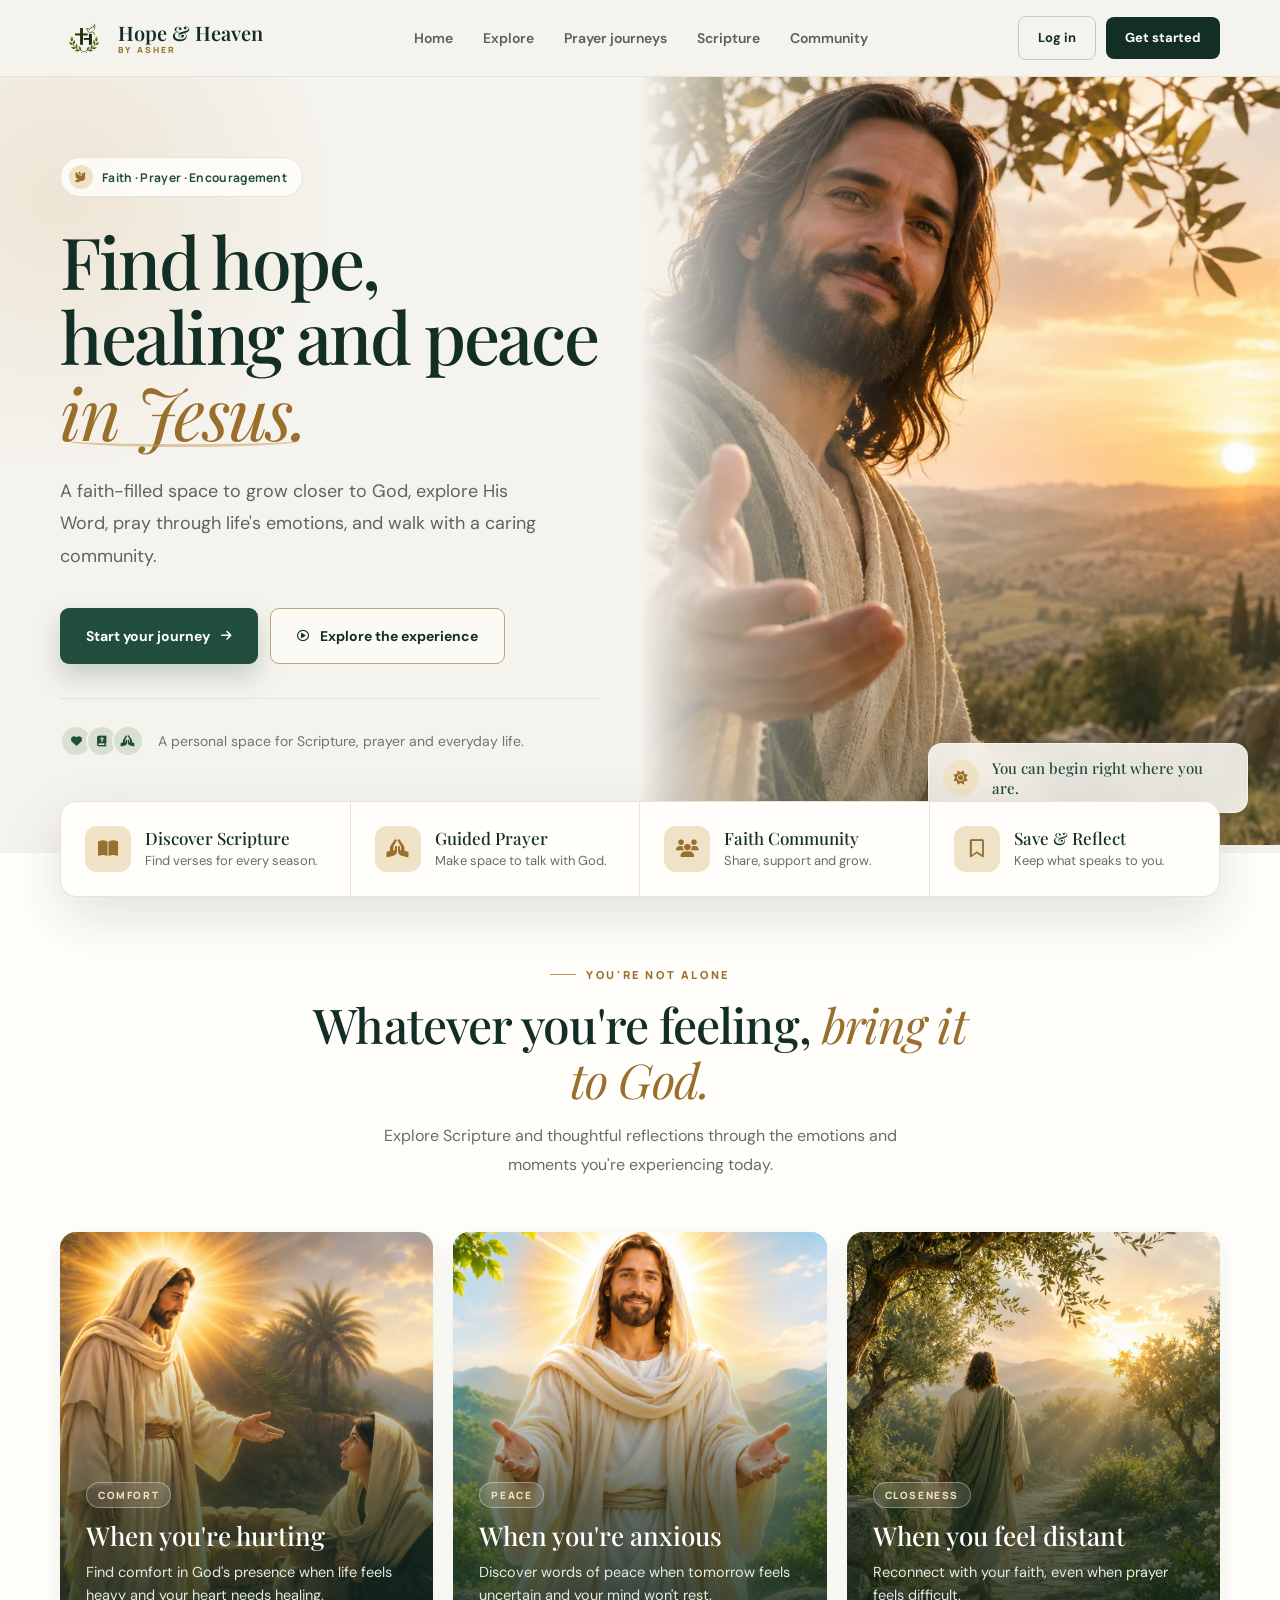
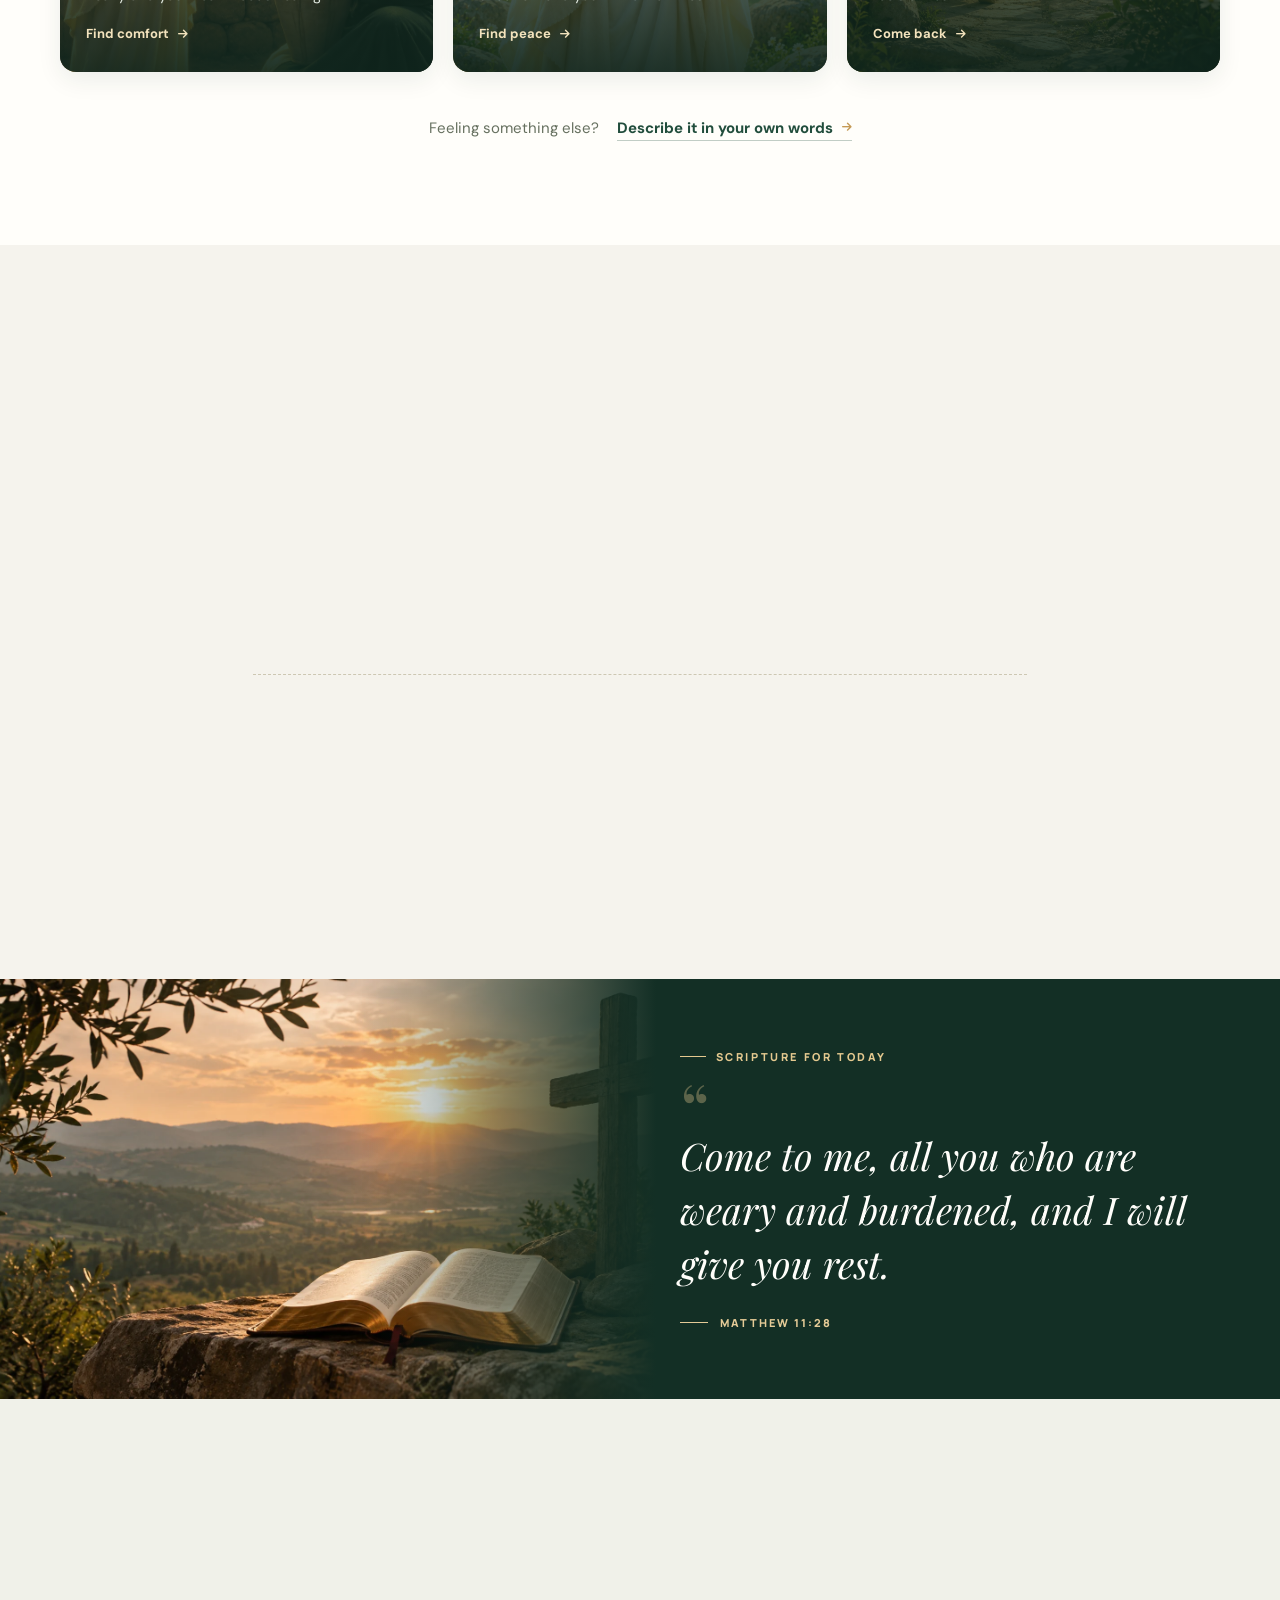
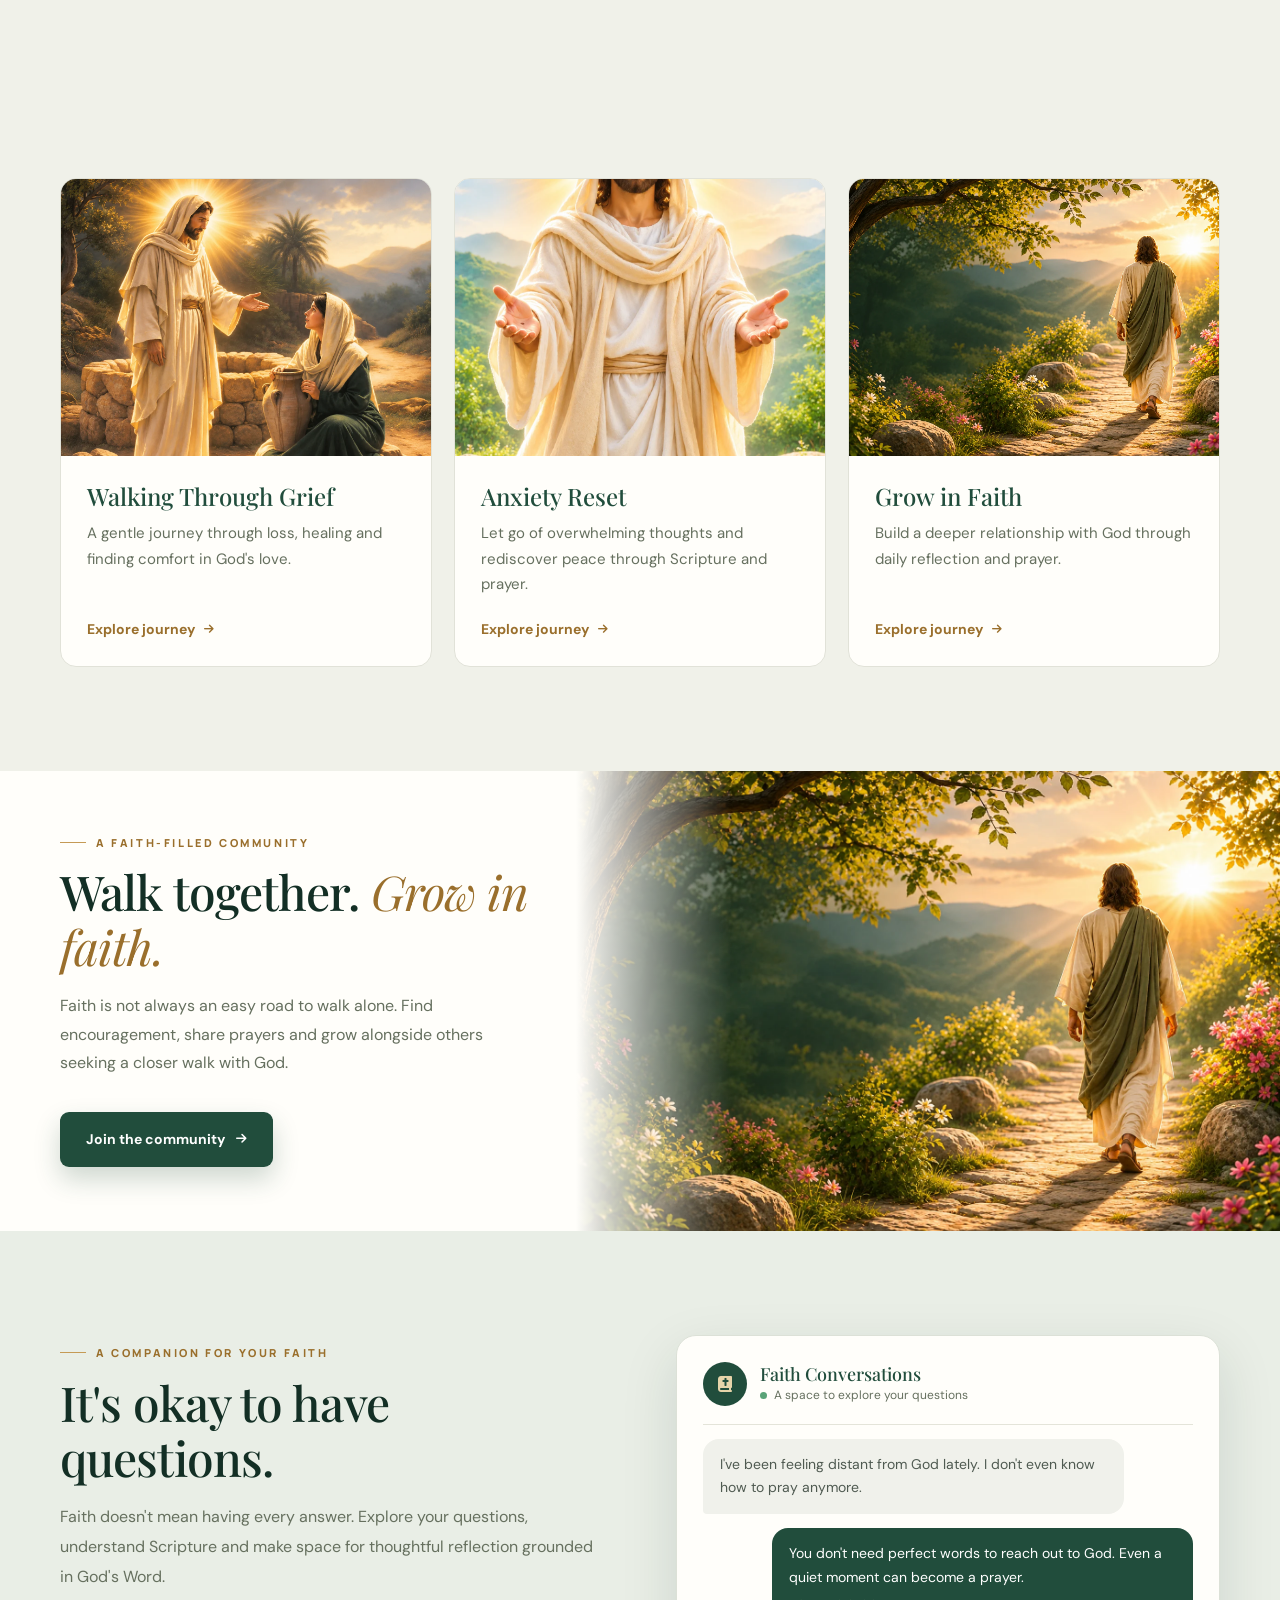
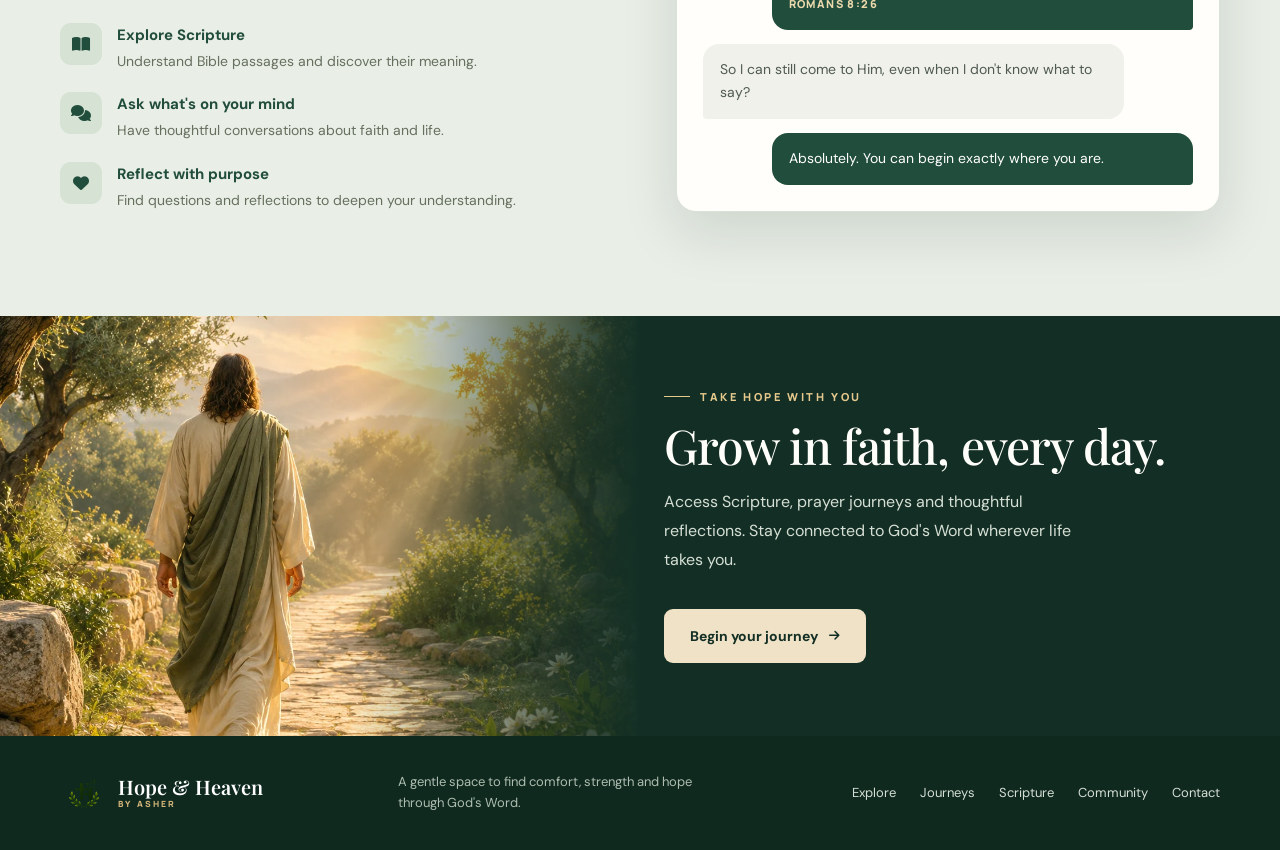
==== commit 9f5ee678: "Update landing page 2" ====
--- a/landing/index.html
+++ b/landing/index.html
@@ -1,1953 +1,448 @@
-
 <!DOCTYPE html>
 <html lang="en">
 <head>
   <meta charset="UTF-8">
   <meta name="viewport" content="width=device-width, initial-scale=1.0">
-  <meta name="description" content="Hope & Heaven — a quiet place to explore Scripture, find comfort and grow closer to God through every season of life.">
+  <meta name="description" content="Hope & Heaven is a Christ-centred space to explore Scripture, find comfort, pray and grow in faith through every season of life.">
   <meta name="theme-color" content="#f5f3ed">
-
   <title>Hope & Heaven — Find hope for every season</title>
-
   <link rel="preconnect" href="https://fonts.googleapis.com">
   <link rel="preconnect" href="https://fonts.gstatic.com" crossorigin>
-
   <link href="https://fonts.googleapis.com/css2?family=DM+Sans:wght@400;500;600;700&family=Manrope:wght@400;500;600;700;800&family=Playfair+Display:ital,wght@0,400;0,500;0,600;1,400;1,500&display=swap" rel="stylesheet">
-
   <link rel="stylesheet" href="https://cdnjs.cloudflare.com/ajax/libs/font-awesome/6.7.2/css/all.min.css">
-
+  <script>document.documentElement.classList.add("js")</script>
   <style>
-    :root {
-      --ink: #172a23;
-      --forest: #214d3c;
-      --forest-deep: #132f25;
-      --sage: #dfe8df;
-      --sage-light: #edf1e9;
-      --paper: #f5f3ed;
-      --white: #fffefa;
-      --muted: #72796f;
-      --line: #e4e4d9;
-      --gold: #c59a55;
-      --gold-light: #e7d3a8;
-
-      --serif: "Playfair Display", Georgia, serif;
-      --sans: "DM Sans", sans-serif;
-      --display: "Manrope", sans-serif;
-    }
-
-    * {
-      box-sizing: border-box;
-      margin: 0;
-      padding: 0;
-    }
-
-    html {
-      scroll-behavior: smooth;
-      scroll-padding-top: 90px;
-    }
-
-    body {
-      background: var(--paper);
-      color: var(--ink);
-      font-family: var(--sans);
-      line-height: 1.6;
-      -webkit-font-smoothing: antialiased;
-      overflow-x: hidden;
-    }
-
-    a {
-      color: inherit;
-      text-decoration: none;
-    }
-
-    button {
-      font: inherit;
-    }
-
-    .wrap {
-      width: min(1160px, calc(100% - 48px));
-      margin-inline: auto;
-    }
-
-    /* ==========================================
-       NAVIGATION
-    ========================================== */
-
-    .topbar {
-      position: sticky;
-      top: 0;
-      z-index: 100;
-      background: rgba(245,243,237,.93);
-      backdrop-filter: blur(16px);
-      border-bottom: 1px solid rgba(228,228,217,.8);
-    }
-
-    .nav {
-      height: 78px;
-      display: flex;
-      align-items: center;
-      justify-content: space-between;
-    }
-
-    .brand {
-      display: flex;
-      align-items: center;
-      gap: 11px;
-    }
-
-    .brand img {
-      width: 43px;
-      height: 43px;
-      object-fit: contain;
-    }
-
-    .brand strong {
-      display: block;
-      font: 600 19px var(--serif);
-      letter-spacing: -.3px;
-      color: var(--forest-deep);
-    }
-
-    .brand small {
-      display: block;
-      margin-top: 1px;
-      color: var(--gold);
-      font: 700 9px var(--display);
-      letter-spacing: 2.2px;
-    }
-
-    .navlinks {
-      display: flex;
-      gap: 30px;
-      align-items: center;
-      color: #667168;
-      font-size: 12px;
-      font-weight: 600;
-    }
-
-    .navlinks a {
-      transition: color .2s;
-    }
-
-    .navlinks a:hover {
-      color: var(--forest);
-    }
-
-    .menu {
-      display: none;
-      border: 1px solid var(--line);
-      background: var(--white);
-      color: var(--forest);
-      width: 42px;
-      height: 42px;
-      border-radius: 50%;
-      cursor: pointer;
-    }
-
-    /* ==========================================
-       HERO
-    ========================================== */
-
-    .hero {
-      position: relative;
-      overflow: hidden;
-      background:
-        radial-gradient(ellipse at 80% 35%, #e9e9d9 0%, transparent 38%),
-        var(--paper);
-    }
-
-    .hero-inner {
-      width: min(1160px, calc(100% - 48px));
-      min-height: 660px;
-      margin: auto;
-      display: grid;
-      grid-template-columns: 1.05fr .95fr;
-      align-items: center;
-      gap: 50px;
-      padding: 65px 0 75px;
-    }
-
-    .hero-copy {
-      max-width: 570px;
-      position: relative;
-      z-index: 2;
-    }
-
-    .hero-eyebrow {
-      display: flex;
-      align-items: center;
-      gap: 12px;
-      color: var(--gold);
-      font: 800 10px var(--display);
-      letter-spacing: 2.5px;
-    }
-
-    .eyebrow-line {
-      width: 34px;
-      height: 1px;
-      background: var(--gold);
-    }
-
-    .hero h1 {
-      margin-top: 30px;
-      font: 500 clamp(54px,6.2vw,78px)/1.08 var(--serif);
-      letter-spacing: -2.8px;
-      color: var(--forest-deep);
-    }
-
-    .hero h1 em {
-      color: #b78c4e;
-      font-weight: 400;
-      font-style: italic;
-    }
-
-    .hero-copy > p {
-      max-width: 460px;
-      margin-top: 25px;
-      color: #737a70;
-      font-size: 15px;
-      line-height: 1.95;
-    }
-
-    .hero-actions {
-      display: flex;
-      align-items: center;
-      margin-top: 32px;
-    }
-
-    .login {
-      display: inline-flex;
-      align-items: center;
-      gap: 12px;
-      padding: 16px 25px;
-      border-radius: 5px;
-      background: var(--forest);
-      color: white;
-      font-size: 13px;
-      font-weight: 700;
-      box-shadow: 0 12px 28px rgba(33,77,60,.16);
-      transition: .25s;
-    }
-
-    .login:hover {
-      background: var(--forest-deep);
-      transform: translateY(-3px);
-      box-shadow: 0 16px 32px rgba(33,77,60,.2);
-    }
-
-    .login i {
-      font-size: 11px;
-      transition: transform .2s;
-    }
-
-    .login:hover i {
-      transform: translateX(4px);
-    }
-
-    .hero-note {
-      display: flex;
-      align-items: center;
-      gap: 11px;
-      margin-top: 35px;
-      color: #858b80;
-      font-size: 11px;
-    }
-
-    .hero-note-icon {
-      display: grid;
-      place-items: center;
-      width: 32px;
-      height: 32px;
-      flex: none;
-      border-radius: 50%;
-      background: #e8e9df;
-      color: var(--forest);
-    }
-
-    /* ==========================================
-       NEW HERO RIGHT SIDE
-    ========================================== */
-
-    .hero-visual {
-      position: relative;
-      min-height: 530px;
-      display: grid;
-      place-items: center;
-      isolation: isolate;
-    }
-
-    .visual-backdrop {
-      position: relative;
-      width: min(430px, 100%);
-      height: 465px;
-      overflow: hidden;
-      border-radius: 220px 220px 12px 12px;
-      background: #214d3c;
-      box-shadow: 0 28px 65px rgba(19,47,37,.17);
-      display: flex;
-      flex-direction: column;
-      justify-content: space-between;
-      padding: 30px;
-      color: white;
-    }
-
-    .visual-backdrop::before {
-      content: "";
-      position: absolute;
-      inset: 12px;
-      border: 1px solid rgba(255,255,255,.16);
-      border-radius: 210px 210px 7px 7px;
-      pointer-events: none;
-    }
-
-    .visual-sun {
-      position: absolute;
-      width: 280px;
-      height: 280px;
-      border-radius: 50%;
-      top: 65px;
-      left: 50%;
-      transform: translateX(-50%);
-      background: radial-gradient(
-        circle,
-        rgba(224,195,137,.34),
-        rgba(224,195,137,.08) 55%,
-        transparent 72%
-      );
-    }
-
-    .visual-orbit {
-      position: absolute;
-      border: 1px solid rgba(235,215,174,.2);
-      border-radius: 50%;
-      left: 50%;
-      top: 195px;
-      transform: translate(-50%,-50%);
-    }
-
-    .orbit-one {
-      width: 310px;
-      height: 310px;
-    }
-
-    .orbit-two {
-      width: 365px;
-      height: 365px;
-    }
-
-    .visual-label {
-      position: relative;
-      z-index: 2;
-      display: flex;
-      justify-content: space-between;
-      align-items: center;
-      color: #e3cfaa;
-      font: 700 9px var(--display);
-      letter-spacing: 2px;
-    }
-
-    .visual-label span:first-child {
-      color: #f2e5c9;
-      font: 400 17px var(--serif);
-    }
-
-    .visual-main {
-      position: relative;
-      z-index: 2;
-      text-align: center;
-      margin-top: 10px;
-    }
-
-    .visual-overline {
-      color: #e5c990;
-      font: 700 9px var(--display);
-      letter-spacing: 2.5px;
-    }
-
-    .visual-cross {
-      position: relative;
-      width: 28px;
-      height: 38px;
-      margin: 30px auto 20px;
-    }
-
-    .visual-cross span:first-child {
-      position: absolute;
-      width: 2px;
-      height: 38px;
-      left: 13px;
-      background: #e7d3a8;
-    }
-
-    .visual-cross span:last-child {
-      position: absolute;
-      width: 23px;
-      height: 2px;
-      top: 11px;
-      left: 2px;
-      background: #e7d3a8;
-    }
-
-    .visual-main h2 {
-      margin: 0;
-      color: #fffefa;
-      font: 400 clamp(32px,3.5vw,43px)/1.25 var(--serif);
-      letter-spacing: -1px;
-    }
-
-    .visual-main h2 em {
-      color: #e6c994;
-      font-weight: 400;
-    }
-
-    .visual-divider {
-      width: 38px;
-      height: 1px;
-      margin: 23px auto;
-      background: rgba(231,211,168,.7);
-    }
-
-    .visual-main p {
-      color: #e5e8dc;
-      font: 400 15px/1.8 var(--serif);
-    }
-
-    .visual-reference {
-      display: block;
-      margin-top: 15px;
-      color: #e5c990;
-      font: 700 9px var(--display);
-      letter-spacing: 2px;
-    }
-
-    .visual-bottom-label {
-      position: relative;
-      z-index: 2;
-      display: flex;
-      align-items: center;
-      justify-content: center;
-      gap: 12px;
-      color: #d9c9a6;
-      font: 700 8px var(--display);
-      letter-spacing: 2px;
-    }
-
-    .visual-dot {
-      width: 3px;
-      height: 3px;
-      border-radius: 50%;
-      background: #d9c9a6;
-    }
-
-    .reflection-card {
-      position: absolute;
-      z-index: 3;
-      left: -15px;
-      bottom: 48px;
-      width: 285px;
-      display: flex;
-      align-items: center;
-      gap: 12px;
-      padding: 15px;
-      border: 1px solid #e7e3d8;
-      border-radius: 9px;
-      background: #fffefa;
-      box-shadow: 0 15px 35px rgba(19,47,37,.12);
-    }
-
-    .reflection-icon {
-      width: 40px;
-      height: 40px;
-      flex: none;
-      display: grid;
-      place-items: center;
-      border-radius: 50%;
-      background: #e9eee5;
-      color: #214d3c;
-    }
-
-    .reflection-card div:nth-child(2) {
-      flex: 1;
-    }
-
-    .reflection-card span {
-      display: block;
-      color: #a18a60;
-      font: 700 8px var(--display);
-      letter-spacing: 1.3px;
-    }
-
-    .reflection-card strong {
-      display: block;
-      margin-top: 4px;
-      color: #214d3c;
-      font: 500 13px var(--serif);
-    }
-
-    .reflection-arrow {
-      color: #b9a47c;
-      font-size: 11px;
-    }
-
-    .floating-star {
-      position: absolute;
-      top: 54px;
-      right: 15px;
-      width: 49px;
-      height: 49px;
-      display: grid;
-      place-items: center;
-      border: 1px solid rgba(197,154,85,.4);
-      border-radius: 50%;
-      background: #f5f0e4;
-      color: #b58b4e;
-      font-size: 17px;
-      box-shadow: 0 8px 25px rgba(19,47,37,.08);
-    }
-
-    .hero-bottom {
-      position: absolute;
-      bottom: 22px;
-      left: 50%;
-      transform: translateX(-50%);
-      display: flex;
-      align-items: center;
-      gap: 12px;
-      color: #92988d;
-      font: 700 8px var(--display);
-      letter-spacing: 2px;
-    }
-
-    .hero-bottom i {
-      color: var(--gold);
-    }
-
-    /* ==========================================
-       SECOND SECTION
-    ========================================== */
-
-    .intro-band {
-      background: var(--forest-deep);
-      color: white;
-      padding: 65px 0 70px;
-    }
-
-    .intro-heading {
-      text-align: center;
-      margin-bottom: 42px;
-    }
-
-    .intro-heading > span {
-      color: #d9bc81;
-      font: 700 9px var(--display);
-      letter-spacing: 2.5px;
-    }
-
-    .intro-heading h2 {
-      margin-top: 12px;
-      color: white;
-      font: 400 clamp(28px,3vw,38px) var(--serif);
-    }
-
-    .intro-features {
-      display: grid;
-      grid-template-columns: repeat(4,1fr);
-      gap: 0;
-    }
-
-    .intro-feature {
-      display: flex;
-      align-items: flex-start;
-      gap: 14px;
-      padding: 12px 23px;
-      border-right: 1px solid rgba(255,255,255,.13);
-    }
-
-    .intro-feature:first-child {
-      padding-left: 0;
-    }
-
-    .intro-feature:last-child {
-      border-right: 0;
-      padding-right: 0;
-    }
-
-    .intro-feature-icon {
-      flex: none;
-      width: 40px;
-      height: 40px;
-      display: grid;
-      place-items: center;
-      border: 1px solid rgba(224,204,158,.3);
-      border-radius: 50%;
-      color: #e4c98f;
-      font-size: 14px;
-    }
-
-    .intro-feature h3 {
-      color: #fffefa;
-      font: 500 15px var(--serif);
-    }
-
-    .intro-feature p {
-      margin-top: 6px;
-      color: #b9c7bb;
-      font-size: 11px;
-      line-height: 1.7;
-    }
-
-    /* ==========================================
-       COMMON SECTION STYLES
-    ========================================== */
-
-    section.block {
-      padding: 105px 0;
-    }
-
-    .section-head {
-      max-width: 650px;
-      margin: 0 auto 52px;
-      text-align: center;
-    }
-
-    .kicker {
-      display: inline-flex;
-      align-items: center;
-      gap: 10px;
-      color: var(--gold);
-      font: 800 10px var(--display);
-      letter-spacing: 2.5px;
-      text-transform: uppercase;
-    }
-
-    .kicker:before {
-      content: "";
-      width: 26px;
-      height: 1px;
-      background: var(--gold);
-    }
-
-    .section-head .kicker {
-      justify-content: center;
-    }
-
-    .section-head h2 {
-      margin-top: 17px;
-      font: 500 clamp(34px,4vw,50px)/1.15 var(--serif);
-      letter-spacing: -1px;
-      color: var(--forest-deep);
-    }
-
-    .section-head p {
-      margin: 17px auto 0;
-      max-width: 560px;
-      color: var(--muted);
-      font-size: 15px;
-      line-height: 1.85;
-    }
-
-    /* ==========================================
-       FEELINGS
-    ========================================== */
-
-    .feelings {
-      background: var(--white);
-    }
-
-    .feeling-grid {
-      display: grid;
-      grid-template-columns: repeat(3,1fr);
-      gap: 14px;
-    }
-
-    .feeling-card {
-      padding: 25px;
-      border: 1px solid var(--line);
-      border-radius: 12px;
-      background: white;
-      transition: .25s;
-    }
-
-    .feeling-card:hover {
-      transform: translateY(-4px);
-      border-color: #c7d2c5;
-      box-shadow: 0 14px 30px rgba(24,48,36,.07);
-    }
-
-    .feeling-card .ico {
-      width: 42px;
-      height: 42px;
-      display: grid;
-      place-items: center;
-      background: var(--sage-light);
-      color: var(--forest);
-      border-radius: 10px;
-    }
-
-    .feeling-card h3 {
-      margin-top: 19px;
-      font: 500 21px var(--serif);
-      color: var(--forest);
-    }
-
-    .feeling-card p {
-      margin-top: 7px;
-      color: var(--muted);
-      font-size: 13px;
-      line-height: 1.75;
-    }
-
-    /* ==========================================
-       HOW IT WORKS
-    ========================================== */
-
-    .how {
-      background: var(--paper);
-    }
-
-    .steps {
-      display: grid;
-      grid-template-columns: repeat(3,1fr);
-      gap: 34px;
-    }
-
-    .step {
-      padding: 25px 20px;
-      border-top: 1px solid #d9d8ca;
-    }
-
-    .step-no {
-      color: var(--gold);
-      font: 500 34px var(--serif);
-    }
-
-    .step h3 {
-      margin-top: 18px;
-      color: var(--forest);
-      font: 500 22px var(--serif);
-    }
-
-    .step p {
-      margin-top: 9px;
-      color: var(--muted);
-      font-size: 13px;
-      line-height: 1.8;
-    }
-
-    /* ==========================================
-       SCRIPTURE
-    ========================================== */
-
-    .scripture {
-      background: var(--forest);
-      color: white;
-      text-align: center;
-      padding: 100px 24px;
-    }
-
-    .scripture .kicker {
-      color: #e5cb97;
-      justify-content: center;
-    }
-
-    .scripture blockquote {
-      max-width: 800px;
-      margin: 26px auto 0;
-      font: 400 clamp(29px,4vw,44px)/1.4 var(--serif);
-    }
-
-    .scripture cite {
-      display: block;
-      margin-top: 25px;
-      color: #e5cb97;
-      font: 700 10px var(--display);
-      letter-spacing: 2px;
-      text-transform: uppercase;
-      font-style: normal;
-    }
-
-    /* ==========================================
-       PRAYER JOURNEYS
-    ========================================== */
-
-    .journeys {
-      background: var(--white);
-    }
-
-    .journey-grid {
-      display: grid;
-      grid-template-columns: repeat(2,1fr);
-      gap: 16px;
-    }
-
-    .journey {
-      position: relative;
-      min-height: 210px;
-      padding: 27px;
-      border: 1px solid var(--line);
-      border-radius: 12px;
-      background: #fbfaf5;
-      transition: .25s;
-    }
-
-    .journey:hover {
-      border-color: #c7d2c5;
-      transform: translateY(-3px);
-    }
-
-    .journey .ico {
-      width: 42px;
-      height: 42px;
-      display: grid;
-      place-items: center;
-      border-radius: 10px;
-      background: var(--forest);
-      color: #e8d4a8;
-    }
-
-    .journey h3 {
-      margin-top: 25px;
-      font: 500 23px var(--serif);
-      color: var(--forest);
-    }
-
-    .journey p {
-      max-width: 400px;
-      margin-top: 8px;
-      color: var(--muted);
-      font-size: 13px;
-      line-height: 1.75;
-    }
-
-    .journey .arrow {
-      position: absolute;
-      right: 24px;
-      bottom: 24px;
-      color: var(--gold);
-    }
-
-    /* ==========================================
-       AI COMPANION
-    ========================================== */
-
-    .companion {
-      background: #edf0e8;
-    }
-
-    .companion-layout {
-      display: grid;
-      grid-template-columns: 1fr 1fr;
-      gap: 70px;
-      align-items: center;
-    }
-
-    .companion-copy h2 {
-      max-width: 500px;
-      margin-top: 17px;
-      font: 500 clamp(34px,4vw,50px)/1.15 var(--serif);
-      letter-spacing: -1px;
-      color: var(--forest-deep);
-    }
-
-    .companion-copy > p {
-      margin-top: 18px;
-      color: var(--muted);
-      font-size: 15px;
-      line-height: 1.85;
-    }
-
-    .features {
-      display: grid;
-      gap: 19px;
-      margin-top: 30px;
-    }
-
-    .feature {
-      display: flex;
-      gap: 13px;
-      align-items: flex-start;
-    }
-
-    .feature i {
-      flex: none;
-      width: 38px;
-      height: 38px;
-      display: grid;
-      place-items: center;
-      border-radius: 10px;
-      background: #dce6da;
-      color: var(--forest);
-    }
-
-    .feature strong {
-      display: block;
-      color: var(--forest);
-      font-size: 13px;
-    }
-
-    .feature span {
-      display: block;
-      margin-top: 3px;
-      color: var(--muted);
-      font-size: 12px;
-      line-height: 1.6;
-    }
-
-    .chat {
-      padding: 25px;
-      border: 1px solid #dce1d7;
-      border-radius: 14px;
-      background: var(--white);
-      box-shadow: 0 18px 45px rgba(24,48,36,.07);
-    }
-
-    .chat-head {
-      display: flex;
-      gap: 12px;
-      align-items: center;
-      padding-bottom: 17px;
-      border-bottom: 1px solid var(--line);
-    }
-
-    .chat-head .avatar {
-      width: 40px;
-      height: 40px;
-      display: grid;
-      place-items: center;
-      border-radius: 50%;
-      background: var(--forest);
-      color: #e6d4aa;
-    }
-
-    .chat-head strong {
-      display: block;
-      color: var(--forest);
-      font: 500 17px var(--serif);
-    }
-
-    .chat-head small {
-      color: var(--muted);
-      font-size: 11px;
-    }
-
-    .bubble {
-      max-width: 88%;
-      margin-top: 16px;
-      padding: 13px 15px;
-      border-radius: 12px;
-      background: #f0f1eb;
-      color: #59635a;
-      font-size: 12px;
-      line-height: 1.75;
-    }
-
-    .bubble.reply {
-      margin-left: auto;
-      background: var(--forest);
-      color: white;
-    }
-
-    /* ==========================================
-       FOOTER
-    ========================================== */
-
-    footer {
-      padding: 45px 0;
-      background: var(--forest-deep);
-      color: #d5dfd5;
-    }
-
-    .footer-inner {
-      display: flex;
-      justify-content: space-between;
-      align-items: center;
-      gap: 25px;
-    }
-
-    footer .brand strong {
-      color: white;
-    }
-
-    footer .brand small {
-      color: #d5b779;
-    }
-
-    footer p {
-      font-size: 11px;
-      color: #aebdb0;
-    }
-
-    .footer-links {
-      display: flex;
-      gap: 22px;
-      font-size: 11px;
-      color: #d5dfd5;
-    }
-
-    .footer-links a:hover {
-      color: white;
-    }
-
-    /* ==========================================
-       ANIMATIONS
-    ========================================== */
-
-    .reveal {
-      opacity: 0;
-      transform: translateY(18px);
-      transition: opacity .7s ease, transform .7s ease;
-    }
-
-    .reveal.visible {
-      opacity: 1;
-      transform: none;
-    }
-
-    @keyframes gentleFloat {
-      0%,100% {
-        transform: translateY(0);
-      }
-      50% {
-        transform: translateY(-9px);
-      }
-    }
-
-    .visual-backdrop {
-      animation: gentleFloat 6s ease-in-out infinite;
-    }
-
-    .reflection-card {
-      animation: gentleFloat 5s ease-in-out infinite;
-      animation-delay: .5s;
-    }
-
-    /* ==========================================
-       TABLET RESPONSIVE
-    ========================================== */
-
-    @media(max-width:1000px) {
-      .hero-inner {
-        gap: 20px;
-      }
-
-      .hero h1 {
-        font-size: 60px;
-      }
-
-      .hero-visual {
-        min-height: 490px;
-      }
-
-      .visual-backdrop {
-        width: 370px;
-        height: 425px;
-      }
-
-      .reflection-card {
-        left: -5px;
-        width: 260px;
-      }
-
-      .intro-feature {
-        padding: 10px 12px;
-        gap: 9px;
-      }
-
-      .intro-feature h3 {
-        font-size: 14px;
-      }
-
-      .companion-layout {
-        gap: 35px;
-      }
-    }
-
-    /* ==========================================
-       MOBILE RESPONSIVE
-    ========================================== */
-
-    @media(max-width:700px) {
-      .wrap {
-        width: calc(100% - 36px);
-      }
-
-      /* Navigation */
-
-      .nav {
-        height: 68px;
-      }
-
-      .brand img {
-        width: 39px;
-        height: 39px;
-      }
-
-      .brand strong {
-        font-size: 17px;
-      }
-
-      .navlinks {
-        display: none;
-        position: absolute;
-        top: 68px;
-        left: 18px;
-        right: 18px;
-        padding: 18px;
-        background: var(--white);
-        border: 1px solid var(--line);
-        border-radius: 12px;
-        flex-direction: column;
-        align-items: flex-start;
-        gap: 17px;
-        box-shadow: 0 15px 40px rgba(24,48,36,.12);
-      }
-
-      .navlinks.open {
-        display: flex;
-      }
-
-      .menu {
-        display: block;
-      }
-
-      /* Hero */
-
-      .hero-inner {
-        width: calc(100% - 36px);
-        grid-template-columns: 1fr;
-        gap: 15px;
-        min-height: 0;
-        padding: 58px 0 60px;
-      }
-
-      .hero h1 {
-        font-size: clamp(49px,12vw,66px);
-        letter-spacing: -2px;
-      }
-
-      .hero-copy > p {
-        font-size: 14px;
-        line-height: 1.85;
-      }
-
-      .hero-note {
-        margin-top: 25px;
-        font-size: 10px;
-      }
-
-      .hero-visual {
-        min-height: 445px;
-        margin-top: 15px;
-      }
-
-      .visual-backdrop {
-        width: min(340px, 90%);
-        height: 405px;
-        padding: 27px;
-      }
-
-      .visual-main h2 {
-        font-size: 35px;
-      }
-
-      .visual-main p {
-        font-size: 14px;
-      }
-
-      .reflection-card {
-        left: 0;
-        bottom: 20px;
-        width: 260px;
-      }
-
-      .floating-star {
-        right: 0;
-        top: 35px;
-        width: 42px;
-        height: 42px;
-      }
-
-      .hero-bottom {
-        display: none;
-      }
-
-      /* Second section */
-
-      .intro-band {
-        padding: 55px 0;
-      }
-
-      .intro-heading {
-        margin-bottom: 30px;
-      }
-
-      .intro-heading h2 {
-        font-size: 30px;
-      }
-
-      .intro-features {
-        grid-template-columns: 1fr 1fr;
-        row-gap: 25px;
-      }
-
-      .intro-feature {
-        padding: 8px 12px;
-        border-right: 0;
-      }
-
-      .intro-feature:nth-child(odd) {
-        padding-left: 0;
-      }
-
-      .intro-feature h3 {
-        font-size: 14px;
-      }
-
-      .intro-feature p {
-        font-size: 10px;
-      }
-
-      /* Sections */
-
-      section.block {
-        padding: 76px 0;
-      }
-
-      .section-head {
-        margin-bottom: 35px;
-      }
-
-      .section-head p {
-        font-size: 13px;
-      }
-
-      /* Feelings */
-
-      .feeling-grid {
-        grid-template-columns: 1fr 1fr;
-        gap: 10px;
-      }
-
-      .feeling-card {
-        padding: 18px;
-      }
-
-      .feeling-card h3 {
-        font-size: 18px;
-      }
-
-      .feeling-card p {
-        font-size: 11px;
-      }
-
-      /* Steps */
-
-      .steps {
-        grid-template-columns: 1fr;
-        gap: 8px;
-      }
-
-      .step {
-        padding: 20px 5px;
-      }
-
-      /* Scripture */
-
-      .scripture {
-        padding: 78px 20px;
-      }
-
-      /* Journeys */
-
-      .journey-grid {
-        grid-template-columns: 1fr;
-      }
-
-      .journey {
-        min-height: 190px;
-      }
-
-      /* AI companion */
-
-      .companion-layout {
-        grid-template-columns: 1fr;
-        gap: 35px;
-      }
-
-      .chat {
-        padding: 20px;
-      }
-
-      /* Footer */
-
-      .footer-inner {
-        align-items: flex-start;
-        flex-direction: column;
-      }
-
-      .footer-links {
-        flex-wrap: wrap;
-      }
-    }
-
-    /* ==========================================
-       SMALL MOBILE
-    ========================================== */
-
-    @media(max-width:390px) {
-      .hero h1 {
-        font-size: 47px;
-      }
-
-      .hero-visual {
-        min-height: 415px;
-      }
-
-      .visual-backdrop {
-        height: 380px;
-        padding: 24px;
-      }
-
-      .visual-main h2 {
-        font-size: 31px;
-      }
-
-      .reflection-card {
-        width: 245px;
-        padding: 12px;
-      }
-
-      .intro-features {
-        grid-template-columns: 1fr;
-      }
-
-      .intro-feature {
-        padding-left: 0;
-      }
-
-      .feeling-grid {
-        grid-template-columns: 1fr;
-      }
-    }
-
-    /* Accessibility */
-
-    @media(prefers-reduced-motion:reduce) {
-      html {
-        scroll-behavior: auto;
-      }
-
-      *,
-      *:before,
-      *:after {
-        transition: none !important;
-        animation: none !important;
-      }
-
-      .reveal {
-        opacity: 1;
-        transform: none;
-      }
+    :root{
+      --ink:#172a23;--forest:#214d3c;--deep:#132f25;--paper:#f5f3ed;--white:#fffefa;
+      --cream:#fbf8f0;--sage:#e9eee6;--muted:#66705f;--line:#e4e4d9;
+      --gold:#c59a55;--gold-deep:#9a6f2c;--gold-pale:#efe2c6;
+      --serif:"Playfair Display",Georgia,serif;--sans:"DM Sans",system-ui,sans-serif;--display:"Manrope",sans-serif;
+      --shadow:0 20px 55px rgba(19,47,37,.13);--shadow-sm:0 8px 24px rgba(19,47,37,.08);
+      --radius:16px;
+    }
+    *{box-sizing:border-box;margin:0;padding:0}
+    html{scroll-behavior:smooth;scroll-padding-top:88px}
+    body{background:var(--paper);color:var(--ink);font-family:var(--sans);font-size:16px;line-height:1.6;-webkit-font-smoothing:antialiased;overflow-x:hidden}
+    img{display:block;max-width:100%}
+    a{color:inherit;text-decoration:none}
+    button{font:inherit;cursor:pointer}
+    :focus-visible{outline:2px solid var(--gold);outline-offset:3px;border-radius:6px}
+    .wrap{width:min(1160px,calc(100% - 48px));margin:auto}
+
+    /* NAV */
+    .topbar{position:sticky;top:0;z-index:50;background:rgba(245,243,237,.92);backdrop-filter:blur(16px);border-bottom:1px solid rgba(228,228,217,.9)}
+    .nav{height:76px;display:flex;align-items:center;justify-content:space-between;gap:24px}
+    .brand{display:flex;align-items:center;gap:10px;flex:none}
+    .brand img{width:48px;height:42px;object-fit:contain}
+    .brand strong{display:block;color:var(--deep);font:600 20px var(--serif);line-height:1.15}
+    .brand small{display:block;color:var(--gold-deep);font:800 8.5px var(--display);letter-spacing:2.2px}
+    .navlinks{display:flex;align-items:center;gap:30px;color:#566158;font-size:14px;font-weight:600}
+    .navlinks a{position:relative;padding:6px 0;transition:color .2s}
+    .navlinks a:after{content:"";position:absolute;left:0;right:0;bottom:0;height:2px;background:var(--gold);transform:scaleX(0);transform-origin:left;transition:transform .25s}
+    .navlinks a:hover{color:var(--forest)}
+    .navlinks a:hover:after{transform:scaleX(1)}
+    .nav-actions{display:flex;align-items:center;gap:10px}
+    .nav-login,.nav-start{padding:11px 19px;border-radius:8px;font-size:13px;font-weight:700;transition:.25s}
+    .nav-login{border:1px solid #c9c9b9;color:var(--deep)}
+    .nav-login:hover{background:var(--white);border-color:var(--forest)}
+    .nav-start{background:var(--deep);color:#fff}
+    .nav-start:hover{background:var(--forest)}
+    .menu{display:none;width:44px;height:44px;border:1px solid var(--line);border-radius:50%;background:var(--white);color:var(--forest)}
+
+    /* SHARED */
+    .kicker{display:inline-flex;align-items:center;gap:10px;color:var(--gold-deep);font:800 11px var(--display);letter-spacing:2.6px;text-transform:uppercase}
+    .kicker:before{content:"";width:26px;height:1px;background:var(--gold)}
+    h2{margin-top:14px;color:var(--deep);font:500 clamp(32px,3.8vw,48px)/1.14 var(--serif);letter-spacing:-.9px}
+    h2 em{color:var(--gold-deep);font-weight:400}
+    .section-head{max-width:680px;margin:0 auto 52px;text-align:center}
+    .section-head .kicker{justify-content:center}
+    .section-head p{max-width:560px;margin:16px auto 0;color:var(--muted);font-size:16px;line-height:1.8}
+    section.block{padding:104px 0}
+    .btn{display:inline-flex;align-items:center;justify-content:center;gap:11px;padding:16px 26px;border-radius:9px;font-size:14px;font-weight:700;transition:.25s}
+    .btn i{font-size:12px;transition:transform .25s}
+    .btn:hover i.fa-arrow-right{transform:translateX(3px)}
+    .btn-primary{background:var(--forest);color:#fff;box-shadow:0 12px 26px rgba(33,77,60,.22)}
+    .btn-primary:hover{background:var(--deep);transform:translateY(-2px)}
+    .btn-outline{border:1px solid #bca77e;color:var(--deep);background:rgba(255,254,250,.7)}
+    .btn-outline:hover{background:var(--white);border-color:var(--gold-deep)}
+    .btn-light{background:var(--gold-pale);color:var(--deep)}
+    .btn-light:hover{background:#fff;transform:translateY(-2px)}
+    .actions{display:flex;flex-wrap:wrap;gap:12px;margin-top:34px}
+
+    /* HERO */
+    .hero{position:relative;min-height:640px;display:grid;grid-template-columns:1fr 1fr;align-items:center;overflow:hidden;background:var(--paper)}
+    .hero:before{content:"";position:absolute;z-index:1;width:560px;height:560px;left:-220px;top:-160px;border-radius:50%;background:radial-gradient(circle,rgba(197,154,85,.16),transparent 68%);pointer-events:none}
+    .hero-copy{position:relative;z-index:3;width:min(620px,100%);padding:80px 20px 88px max(24px,calc((100vw - 1160px)/2))}
+    .pill{display:inline-flex;align-items:center;gap:9px;padding:7px 15px 7px 8px;border:1px solid var(--line);border-radius:999px;background:rgba(255,254,250,.85);color:var(--forest);font:700 12px var(--display);letter-spacing:.3px}
+    .pill i{width:24px;height:24px;display:grid;place-items:center;border-radius:50%;background:var(--gold-pale);color:var(--gold-deep);font-size:11px}
+    h1{margin-top:26px;color:var(--deep);font:500 clamp(46px,5.6vw,74px)/1.05 var(--serif);letter-spacing:-2.4px}
+    h1 em{position:relative;display:inline-block;color:var(--gold-deep);font-weight:400}
+    h1 em:after{content:"";position:absolute;left:2%;right:2%;bottom:.02em;height:.14em;border-radius:50%;border-bottom:3px solid rgba(197,154,85,.5)}
+    .hero-copy>p{max-width:500px;margin-top:26px;color:#5b665d;font-size:18px;line-height:1.8}
+    .hero-copy .actions{margin-top:36px}
+    .hero-proof{display:flex;align-items:center;gap:14px;margin-top:34px;padding-top:26px;border-top:1px solid var(--line);color:#6d776b;font-size:14px}
+    .proof-icons{display:flex;flex:none;padding-left:6px}
+    .proof-icons span{width:32px;height:32px;margin-left:-6px;border:2px solid var(--paper);border-radius:50%;display:grid;place-items:center;background:#d9dfd1;color:var(--forest);font-size:11px}
+    .hero-visual{position:relative;align-self:stretch;min-height:640px;overflow:hidden;background:#cfd8c8}
+    .hero-visual img{position:absolute;inset:0;width:100%;height:100%;object-fit:cover;object-position:35% center;animation:settle 1.6s ease both}
+    @keyframes settle{from{transform:scale(1.06)}to{transform:scale(1)}}
+    .hero-visual:before{content:"";position:absolute;z-index:1;inset:0;background:linear-gradient(90deg,var(--paper) 0%,rgba(245,243,237,.6) 11%,rgba(245,243,237,0) 40%),linear-gradient(0deg,rgba(19,47,37,.28),transparent 42%)}
+    .hero-image-caption{position:absolute;z-index:2;right:32px;bottom:32px;display:flex;align-items:center;gap:13px;max-width:320px;padding:14px 18px 14px 14px;border:1px solid rgba(255,255,255,.55);border-radius:14px;background:rgba(255,254,250,.86);backdrop-filter:blur(12px);box-shadow:0 14px 36px rgba(19,47,37,.18);color:var(--forest);font:500 15px/1.35 var(--serif)}
+    .hero-image-caption i{width:36px;height:36px;flex:none;display:grid;place-items:center;border-radius:50%;background:var(--gold-pale);color:var(--gold-deep);font-size:14px}
+
+    /* BENEFITS */
+    .benefits{position:relative;z-index:4;margin-top:-44px}
+    .benefit-grid{display:grid;grid-template-columns:repeat(4,1fr);background:var(--white);border:1px solid #e9e2d3;border-radius:var(--radius);box-shadow:var(--shadow)}
+    .benefit{display:flex;align-items:center;gap:14px;padding:24px 24px;border-right:1px solid #ece6d8;transition:background .25s}
+    .benefit:first-child{border-radius:var(--radius) 0 0 var(--radius)}
+    .benefit:last-child{border:0;border-radius:0 var(--radius) var(--radius) 0}
+    .benefit:hover{background:var(--cream)}
+    .benefit i{width:46px;height:46px;flex:none;display:grid;place-items:center;border-radius:12px;background:var(--gold-pale);color:var(--gold-deep);font-size:18px}
+    .benefit strong{display:block;color:var(--deep);font:500 17px var(--serif);line-height:1.25}
+    .benefit span{display:block;margin-top:3px;color:var(--muted);font-size:13px;line-height:1.45}
+
+    /* FEELINGS */
+    .feelings{background:var(--white);margin-top:-44px;padding-top:148px}
+    .feeling-grid{display:grid;grid-template-columns:repeat(3,1fr);gap:20px}
+    .feeling-card{position:relative;display:flex;align-items:flex-end;min-height:440px;overflow:hidden;border-radius:var(--radius);background:#c9d3c4;color:#fff;box-shadow:var(--shadow-sm);isolation:isolate;transition:transform .35s,box-shadow .35s}
+    .feeling-card:hover{transform:translateY(-6px);box-shadow:var(--shadow)}
+    .feeling-card img{position:absolute;inset:0;z-index:-2;width:100%;height:100%;object-fit:cover;transition:transform .8s ease}
+    .feeling-card:hover img{transform:scale(1.06)}
+    .feeling-card:after{content:"";position:absolute;inset:0;z-index:-1;background:linear-gradient(0deg,rgba(14,36,28,.92) 0%,rgba(14,36,28,.62) 38%,rgba(14,36,28,0) 72%)}
+    .feeling-card-body{padding:28px 26px 26px}
+    .feeling-tag{display:inline-block;margin-bottom:12px;padding:5px 11px;border:1px solid rgba(255,255,255,.35);border-radius:999px;background:rgba(255,255,255,.12);backdrop-filter:blur(6px);font:800 10px var(--display);letter-spacing:1.6px;text-transform:uppercase;color:#f3e3bd}
+    .feeling-card h3{font:500 26px/1.2 var(--serif)}
+    .feeling-card p{margin-top:9px;color:#e3ebe2;font-size:14.5px;line-height:1.65}
+    .feeling-more{display:inline-flex;align-items:center;gap:9px;margin-top:16px;color:#f3e3bd;font-size:13px;font-weight:700}
+    .feeling-more i{font-size:11px;transition:transform .25s}
+    .feeling-card:hover .feeling-more i{transform:translateX(4px)}
+    .feeling-note{display:flex;align-items:center;justify-content:center;flex-wrap:wrap;gap:8px 18px;margin-top:44px;color:var(--muted);font-size:15px}
+    .feeling-note a{display:inline-flex;align-items:center;gap:9px;color:var(--forest);font-weight:700;border-bottom:1px solid rgba(33,77,60,.28)}
+    .feeling-note a:hover{border-color:var(--forest)}
+    .feeling-note i{color:var(--gold);font-size:11px}
+
+    /* STEPS */
+    .how{background:var(--paper)}
+    .steps{position:relative;display:grid;grid-template-columns:repeat(3,1fr);gap:24px}
+    .steps:before{content:"";position:absolute;left:16.6%;right:16.6%;top:50px;height:1px;border-top:1px dashed #cdc7b3}
+    .step{position:relative;padding:30px 28px 32px;border:1px solid var(--line);border-radius:var(--radius);background:var(--white);transition:transform .3s,box-shadow .3s}
+    .step:hover{transform:translateY(-4px);box-shadow:var(--shadow-sm)}
+    .step-no{width:46px;height:46px;display:grid;place-items:center;border-radius:50%;background:var(--deep);color:#ecd9ad;font:500 18px var(--serif);box-shadow:0 0 0 8px var(--paper)}
+    .step h3{margin-top:22px;color:var(--forest);font:500 23px var(--serif)}
+    .step p{margin-top:10px;color:var(--muted);font-size:15px;line-height:1.75}
+
+    /* SCRIPTURE */
+    .scripture{position:relative;min-height:420px;display:grid;grid-template-columns:1.05fr 1fr;align-items:stretch;overflow:hidden;background:var(--deep);color:#fff}
+    .scripture-image{position:relative;min-height:420px;background:#1c4636}
+    .scripture-image img{position:absolute;inset:0;width:100%;height:100%;object-fit:cover}
+    .scripture-image:after{content:"";position:absolute;inset:0;background:linear-gradient(90deg,transparent 55%,var(--deep) 100%)}
+    .scripture-copy{display:flex;flex-direction:column;justify-content:center;padding:56px clamp(28px,5vw,80px) 56px 24px}
+    .scripture-copy .kicker{color:#e4c98f}
+    .scripture-copy .kicker:before{background:#e4c98f}
+    .scripture-copy .quote-mark{margin-top:22px;color:rgba(228,201,143,.35);font:400 72px/0.6 var(--serif)}
+    .scripture blockquote{color:#fffefa;font:italic 400 clamp(26px,3vw,38px)/1.42 var(--serif)}
+    .scripture cite{display:flex;align-items:center;gap:12px;margin-top:24px;color:#e5cb97;font:800 11px var(--display);letter-spacing:2px;text-transform:uppercase;font-style:normal}
+    .scripture cite:before{content:"";width:28px;height:1px;background:#e5cb97}
+
+    /* JOURNEYS */
+    .journeys{background:#f0f1e9}
+    .journey-grid{display:grid;grid-template-columns:repeat(3,1fr);gap:22px}
+    .journey{display:flex;flex-direction:column;overflow:hidden;border:1px solid #e1e2d8;border-radius:var(--radius);background:var(--white);transition:transform .3s,box-shadow .3s}
+    .journey:hover{transform:translateY(-5px);box-shadow:var(--shadow)}
+    .journey-img{position:relative;overflow:hidden;aspect-ratio:4/3;background:#cfd8c8}
+    .journey-img img{width:100%;height:100%;object-fit:cover;transition:transform .8s ease}
+    .journey:hover .journey-img img{transform:scale(1.06)}
+    .journey-body{display:flex;flex:1;flex-direction:column;padding:24px 26px 26px}
+    .journey h3{color:var(--forest);font:500 24px var(--serif)}
+    .journey p{margin-top:9px;color:var(--muted);font-size:15px;line-height:1.7}
+    .journey-link{display:inline-flex;align-items:center;gap:9px;margin-top:auto;padding-top:20px;color:var(--gold-deep);font-size:14px;font-weight:700}
+    .journey-link i{font-size:11px;transition:transform .25s}
+    .journey:hover .journey-link i{transform:translateX(4px)}
+
+    /* COMMUNITY */
+    .community{display:grid;grid-template-columns:.9fr 1.1fr;align-items:stretch;min-height:440px;background:var(--white)}
+    .community-copy{display:flex;flex-direction:column;justify-content:center;align-items:flex-start;padding:64px 40px 64px max(24px,calc((100vw - 1160px)/2))}
+    .community-copy p{max-width:430px;margin-top:18px;color:var(--muted);font-size:16px;line-height:1.8}
+    .community-image{position:relative;min-height:440px;overflow:hidden;background:#cfd8c8}
+    .community-image img{position:absolute;inset:0;width:100%;height:100%;object-fit:cover;object-position:center 42%}
+    .community-image:before{content:"";position:absolute;z-index:1;inset:0;background:linear-gradient(90deg,var(--white) 0%,rgba(255,254,250,0) 22%)}
+
+    /* COMPANION */
+    .companion{background:var(--sage)}
+    .companion-layout{display:grid;grid-template-columns:1fr 1fr;gap:72px;align-items:center}
+    .companion-copy>p{margin-top:18px;color:var(--muted);font-size:16px;line-height:1.85}
+    .features{display:grid;gap:20px;margin-top:32px}
+    .feature{display:flex;gap:15px;align-items:flex-start}
+    .feature i{width:42px;height:42px;flex:none;display:grid;place-items:center;border-radius:11px;background:#d6e2d3;color:var(--forest)}
+    .feature strong{display:block;color:var(--forest);font-size:15px}
+    .feature span{display:block;margin-top:3px;color:var(--muted);font-size:14px;line-height:1.6}
+    .chat{padding:26px;border:1px solid #dce1d7;border-radius:20px;background:var(--white);box-shadow:var(--shadow)}
+    .chat-head{display:flex;gap:13px;align-items:center;padding-bottom:18px;border-bottom:1px solid var(--line)}
+    .avatar{width:44px;height:44px;display:grid;place-items:center;border-radius:50%;background:var(--forest);color:#e6d4aa}
+    .chat-head strong{display:block;color:var(--forest);font:500 18px var(--serif)}
+    .chat-head small{display:flex;align-items:center;gap:7px;color:var(--muted);font-size:12px}
+    .chat-head small:before{content:"";width:7px;height:7px;border-radius:50%;background:#5aa377}
+    .bubble{max-width:86%;margin-top:14px;padding:14px 17px;border-radius:16px 16px 16px 4px;background:#f0f1eb;color:#4f5a51;font-size:14px;line-height:1.7}
+    .bubble.reply{margin-left:auto;border-radius:16px 16px 4px 16px;background:var(--forest);color:#fff}
+    .bubble.reply strong{display:inline-block;margin-top:6px;color:#ecd9ad;font:800 11px var(--display);letter-spacing:1.4px;text-transform:uppercase}
+
+    /* CLOSING */
+    .closing{position:relative;overflow:hidden;min-height:420px;display:grid;grid-template-columns:1fr 1fr;align-items:stretch;background:var(--deep);color:#fff}
+    .closing-image{position:relative;min-height:420px;background:#1c4636}
+    .closing-image img{position:absolute;inset:0;width:100%;height:100%;object-fit:cover}
+    .closing-image:after{content:"";position:absolute;inset:0;background:linear-gradient(90deg,transparent 55%,var(--deep) 100%)}
+    .closing-copy{display:flex;flex-direction:column;justify-content:center;align-items:flex-start;padding:56px clamp(28px,5vw,80px) 56px 24px}
+    .closing-copy .kicker{color:#e6c98c}
+    .closing-copy .kicker:before{background:#e6c98c}
+    .closing-copy h2{color:#fffefa}
+    .closing-copy p{max-width:440px;margin-top:16px;color:#d6dfd5;font-size:16px;line-height:1.8}
+
+    /* FOOTER */
+    footer{padding:36px 0;background:#0f291f;color:#d5dfd5}
+    .footer-inner{display:flex;justify-content:space-between;align-items:center;gap:24px}
+    footer .brand strong{color:#fff}
+    footer .brand small{color:#d5b779}
+    footer p{max-width:320px;color:#aebdb0;font-size:13px;line-height:1.6}
+    .footer-links{display:flex;flex-wrap:wrap;gap:12px 24px;color:#d5dfd5;font-size:13px}
+    .footer-links a:hover{color:#fff}
+
+    /* REVEAL (only hides content when JS is running) */
+    .js .reveal{opacity:0;transform:translateY(18px);transition:opacity .7s ease,transform .7s ease}
+    .js .reveal.visible{opacity:1;transform:none}
+    .feeling-grid .reveal:nth-child(3n+2),.journey-grid .reveal:nth-child(3n+2),.steps .reveal:nth-child(3n+2){transition-delay:.09s}
+    .feeling-grid .reveal:nth-child(3n+3),.journey-grid .reveal:nth-child(3n+3),.steps .reveal:nth-child(3n+3){transition-delay:.18s}
+
+    /* RESPONSIVE */
+    @media(max-width:1000px){
+      .navlinks{gap:18px;font-size:13px}
+      .hero{min-height:560px}.hero-visual{min-height:560px}
+      .benefit-grid{grid-template-columns:1fr 1fr}
+      .benefit:nth-child(2){border-right:0}
+      .benefit:nth-child(-n+2){border-bottom:1px solid #ece6d8}
+      .benefit:first-child{border-radius:var(--radius) 0 0 0}
+      .benefit:nth-child(2){border-radius:0 var(--radius) 0 0}
+      .benefit:nth-child(3){border-radius:0 0 0 var(--radius)}
+      .benefit:last-child{border-radius:0 0 var(--radius) 0}
+      .feeling-card{min-height:380px}
+      .companion-layout{gap:40px}
+    }
+    @media(max-width:820px){
+      .feeling-grid,.journey-grid{grid-template-columns:1fr 1fr}
+      .feeling-grid .reveal:last-child,.journey-grid .reveal:last-child{grid-column:1/-1}
+      .feeling-grid .reveal:last-child{min-height:320px}
+      .steps{grid-template-columns:1fr}.steps:before{display:none}
+    }
+    @media(max-width:700px){
+      .wrap{width:calc(100% - 36px)}
+      .nav{height:68px}.brand img{width:42px;height:38px}
+      .navlinks{display:none;position:absolute;top:68px;left:18px;right:18px;padding:20px;background:var(--white);border:1px solid var(--line);border-radius:14px;flex-direction:column;align-items:flex-start;gap:18px;font-size:15px;box-shadow:var(--shadow)}
+      .navlinks.open{display:flex}
+      .nav-actions{margin-left:auto}.nav-login{display:none}.nav-start{padding:10px 14px}.menu{display:block}
+      section.block{padding:72px 0}
+      .section-head{margin-bottom:36px}
+      .hero{grid-template-columns:1fr;min-height:0}
+      .hero-copy{width:100%;padding:52px 22px 36px}
+      .hero-copy>p{font-size:16px}
+      h1{font-size:clamp(42px,11.5vw,60px);letter-spacing:-1.8px}
+      .hero-copy .actions{flex-direction:column;align-items:stretch}
+      .hero-copy .btn{justify-content:center}
+      .hero-visual{min-height:400px}
+      .hero-visual img{object-position:42% center}
+      .hero-visual:before{background:linear-gradient(180deg,var(--paper) 0%,rgba(245,243,237,0) 22%),linear-gradient(0deg,rgba(19,47,37,.3),transparent 50%)}
+      .hero-image-caption{right:16px;left:16px;bottom:16px;max-width:none}
+      .benefits{margin-top:-28px}
+      .benefit{padding:18px 16px;gap:11px;flex-direction:column;align-items:flex-start}
+      .benefit strong{font-size:16px}
+      .feelings{margin-top:-28px;padding-top:100px}
+      .feeling-grid,.journey-grid{grid-template-columns:1fr}
+      .feeling-card,.feeling-grid .reveal:last-child{min-height:360px}
+      .scripture,.closing{grid-template-columns:1fr}
+      .scripture-image,.closing-image{min-height:260px;height:260px}
+      .scripture-image:after,.closing-image:after{background:linear-gradient(180deg,transparent 50%,var(--deep) 100%)}
+      .scripture-copy,.closing-copy{padding:36px 22px 56px}
+      .closing-image{order:2}.closing-copy{order:1}
+      .closing-image:after{background:linear-gradient(0deg,transparent 50%,var(--deep) 100%)}
+      .community{grid-template-columns:1fr}
+      .community-copy{padding:60px 22px 36px}
+      .community-image{min-height:300px;height:300px}
+      .community-image:before{background:linear-gradient(180deg,var(--white) 0%,rgba(255,254,250,0) 22%)}
+      .companion-layout{grid-template-columns:1fr;gap:36px}
+      .chat{padding:20px}
+      .footer-inner{align-items:flex-start;flex-direction:column}
+    }
+    @media(max-width:420px){
+      .benefit-grid{grid-template-columns:1fr}
+      .benefit{flex-direction:row;align-items:center;border-right:0!important;border-bottom:1px solid #ece6d8}
+      .benefit:last-child{border-bottom:0}
+      .benefit:nth-child(n){border-radius:0}
+      .benefit:first-child{border-radius:var(--radius) var(--radius) 0 0}
+      .benefit:last-child{border-radius:0 0 var(--radius) var(--radius)}
+      .nav-start{font-size:12px}
+    }
+    @media(prefers-reduced-motion:reduce){
+      html{scroll-behavior:auto}
+      *,*:before,*:after{transition:none!important;animation:none!important}
+      .js .reveal{opacity:1;transform:none}
     }
   </style>
 </head>
-
 <body>
-
-  <!-- NAVIGATION -->
-
   <header class="topbar">
     <div class="wrap nav">
-
-      <a class="brand" href="#" aria-label="Hope and Heaven home">
+      <a class="brand" href="#" aria-label="Hope & Heaven home">
         <img src="logo3.png" alt="Hope & Heaven logo">
-        <span>
-          <strong>Hope & Heaven</strong>
-          <small>BY ASHER</small>
-        </span>
+        <span><strong>Hope &amp; Heaven</strong><small>BY ASHER</small></span>
       </a>
-
       <nav class="navlinks" id="navlinks" aria-label="Main navigation">
-        <a href="#experience">The experience</a>
-        <a href="#journeys">Prayer journeys</a>
-        <a href="#companion">AI companion</a>
-        <a href="#purpose">Our purpose</a>
+        <a href="#">Home</a><a href="#experience">Explore</a><a href="#journeys">Prayer journeys</a><a href="#scripture">Scripture</a><a href="#community">Community</a>
       </nav>
-
-      <button class="menu" id="menu" aria-label="Toggle navigation" aria-expanded="false">
-        <i class="fa-solid fa-bars"></i>
-      </button>
-
+      <div class="nav-actions"><a class="nav-login" href="/app/login">Log in</a><a class="nav-start" href="/app/login">Get started</a></div>
+      <button class="menu" id="menu" aria-label="Toggle navigation" aria-expanded="false" aria-controls="navlinks"><i class="fa-solid fa-bars"></i></button>
     </div>
   </header>
 
-
   <main>
-
-    <!-- HERO -->
-
     <section class="hero">
-
-      <div class="hero-inner">
-
-        <div class="hero-copy">
-
-          <div class="hero-eyebrow reveal">
-            <span class="eyebrow-line"></span>
-            FAITH FOR EVERY SEASON
+      <div class="hero-copy">
+        <div class="pill reveal"><i class="fa-solid fa-dove"></i> Faith · Prayer · Encouragement</div>
+        <h1 class="reveal">Find hope, healing and peace <em>in Jesus.</em></h1>
+        <p class="reveal">A faith-filled space to grow closer to God, explore His Word, pray through life's emotions, and walk with a caring community.</p>
+        <div class="actions reveal">
+          <a class="btn btn-primary" href="/app/login">Start your journey <i class="fa-solid fa-arrow-right"></i></a>
+          <a class="btn btn-outline" href="#experience"><i class="fa-regular fa-circle-play"></i> Explore the experience</a>
+        </div>
+        <div class="hero-proof reveal">
+          <div class="proof-icons"><span><i class="fa-solid fa-heart"></i></span><span><i class="fa-solid fa-book-bible"></i></span><span><i class="fa-solid fa-hands-praying"></i></span></div>
+          <span>A personal space for Scripture, prayer and everyday life.</span>
+        </div>
+      </div>
+      <div class="hero-visual">
+        <img src="images/hero-jesus.webp" alt="Jesus welcoming the viewer at sunrise in a peaceful biblical landscape">
+        <div class="hero-image-caption"><i class="fa-solid fa-sun"></i><span>You can begin right where you are.</span></div>
+      </div>
+    </section>
+
+    <section class="benefits">
+      <div class="wrap benefit-grid">
+        <div class="benefit"><i class="fa-solid fa-book-open"></i><div><strong>Discover Scripture</strong><span>Find verses for every season.</span></div></div>
+        <div class="benefit"><i class="fa-solid fa-hands-praying"></i><div><strong>Guided Prayer</strong><span>Make space to talk with God.</span></div></div>
+        <div class="benefit"><i class="fa-solid fa-users"></i><div><strong>Faith Community</strong><span>Share, support and grow.</span></div></div>
+        <div class="benefit"><i class="fa-regular fa-bookmark"></i><div><strong>Save &amp; Reflect</strong><span>Keep what speaks to you.</span></div></div>
+      </div>
+    </section>
+
+    <section class="block feelings" id="experience">
+      <div class="wrap">
+        <div class="section-head reveal"><div class="kicker">You're not alone</div><h2>Whatever you're feeling, <em>bring it to God.</em></h2><p>Explore Scripture and thoughtful reflections through the emotions and moments you're experiencing today.</p></div>
+        <div class="feeling-grid">
+          <a class="feeling-card reveal" href="/app/login"><img src="images/jesus-comfort.webp" alt="Jesus comforting a woman in a quiet moment"><div class="feeling-card-body"><span class="feeling-tag">Comfort</span><h3>When you're hurting</h3><p>Find comfort in God's presence when life feels heavy and your heart needs healing.</p><span class="feeling-more">Find comfort <i class="fa-solid fa-arrow-right"></i></span></div></a>
+          <a class="feeling-card reveal" href="/app/login"><img src="images/jesus-prayer.webp" alt="Jesus in a peaceful moment of prayer"><div class="feeling-card-body"><span class="feeling-tag">Peace</span><h3>When you're anxious</h3><p>Discover words of peace when tomorrow feels uncertain and your mind won't rest.</p><span class="feeling-more">Find peace <i class="fa-solid fa-arrow-right"></i></span></div></a>
+          <a class="feeling-card reveal" href="/app/login"><img src="images/jesus-walking.webp" alt="Jesus walking along a sunlit path"><div class="feeling-card-body"><span class="feeling-tag">Closeness</span><h3>When you feel distant</h3><p>Reconnect with your faith, even when prayer feels difficult.</p><span class="feeling-more">Come back <i class="fa-solid fa-arrow-right"></i></span></div></a>
+        </div>
+        <div class="feeling-note reveal"><span>Feeling something else?</span><a href="/app/login">Describe it in your own words <i class="fa-solid fa-arrow-right"></i></a></div>
+      </div>
+    </section>
+
+    <section class="block how">
+      <div class="wrap">
+        <div class="section-head reveal"><div class="kicker">A simpler way to connect</div><h2>Small moments. A deeper connection.</h2><p>No pressure to have everything figured out. Just a simple way to spend meaningful moments with God.</p></div>
+        <div class="steps">
+          <article class="step reveal"><div class="step-no">1</div><h3>Share how you feel</h3><p>Choose an emotion or situation that reflects what's happening in your life right now.</p></article>
+          <article class="step reveal"><div class="step-no">2</div><h3>Discover His Word</h3><p>Explore Bible verses and reflections connected to what you're going through.</p></article>
+          <article class="step reveal"><div class="step-no">3</div><h3>Take a moment with God</h3><p>Reflect, pray and carry a little more faith and hope into the rest of your day.</p></article>
+        </div>
+      </div>
+    </section>
+
+    <section class="scripture" id="scripture">
+      <div class="scripture-image"><img src="images/bible-cross.webp" alt="An open Bible and wooden cross overlooking a sunlit valley"></div>
+      <div class="scripture-copy"><div class="kicker">Scripture for today</div><div class="quote-mark" aria-hidden="true">“</div><blockquote>Come to me, all you who are weary and burdened, and I will give you rest.</blockquote><cite>Matthew 11:28</cite></div>
+    </section>
+
+    <section class="block journeys" id="journeys">
+      <div class="wrap">
+        <div class="section-head reveal"><div class="kicker">Walk with Jesus</div><h2>Guidance for the season you're in.</h2><p>Some seasons call for more than a single verse. Find gentle, guided moments to help you keep going, one day at a time.</p></div>
+        <div class="journey-grid">
+          <article class="journey reveal"><div class="journey-img"><img src="images/jesus-comfort.webp" alt="Jesus offering comfort"></div><div class="journey-body"><h3>Walking Through Grief</h3><p>A gentle journey through loss, healing and finding comfort in God's love.</p><a class="journey-link" href="/app/login">Explore journey <i class="fa-solid fa-arrow-right"></i></a></div></article>
+          <article class="journey reveal"><div class="journey-img"><img src="images/jesus-prayer.webp" alt="A quiet prayer moment"></div><div class="journey-body"><h3>Anxiety Reset</h3><p>Let go of overwhelming thoughts and rediscover peace through Scripture and prayer.</p><a class="journey-link" href="/app/login">Explore journey <i class="fa-solid fa-arrow-right"></i></a></div></article>
+          <article class="journey reveal"><div class="journey-img"><img src="images/jesus-community.webp" alt="Jesus walking with a companion"></div><div class="journey-body"><h3>Grow in Faith</h3><p>Build a deeper relationship with God through daily reflection and prayer.</p><a class="journey-link" href="/app/login">Explore journey <i class="fa-solid fa-arrow-right"></i></a></div></article>
+        </div>
+      </div>
+    </section>
+
+    <section class="community" id="community">
+      <div class="community-copy">
+        <div class="kicker">A faith-filled community</div>
+        <h2>Walk together. <em>Grow in faith.</em></h2>
+        <p>Faith is not always an easy road to walk alone. Find encouragement, share prayers and grow alongside others seeking a closer walk with God.</p>
+        <div class="actions"><a class="btn btn-primary" href="/app/login">Join the community <i class="fa-solid fa-arrow-right"></i></a></div>
+      </div>
+      <div class="community-image"><img src="images/jesus-community.webp" alt="Jesus walking alongside a companion through a peaceful landscape"></div>
+    </section>
+
+    <section class="block companion" id="companion">
+      <div class="wrap companion-layout">
+        <div class="companion-copy reveal">
+          <div class="kicker">A companion for your faith</div><h2>It's okay to have questions.</h2>
+          <p>Faith doesn't mean having every answer. Explore your questions, understand Scripture and make space for thoughtful reflection grounded in God's Word.</p>
+          <div class="features">
+            <div class="feature"><i class="fa-solid fa-book-open"></i><div><strong>Explore Scripture</strong><span>Understand Bible passages and discover their meaning.</span></div></div>
+            <div class="feature"><i class="fa-solid fa-comments"></i><div><strong>Ask what's on your mind</strong><span>Have thoughtful conversations about faith and life.</span></div></div>
+            <div class="feature"><i class="fa-solid fa-heart"></i><div><strong>Reflect with purpose</strong><span>Find questions and reflections to deepen your understanding.</span></div></div>
           </div>
-
-          <h1 class="reveal">
-            Wherever life<br>
-            finds you,<br>
-            <em>find hope in Him.</em>
-          </h1>
-
-          <p class="reveal">
-            A quiet place to bring your feelings, explore God's Word
-            and rediscover the peace that comes from walking with Him.
-          </p>
-
-          <div class="hero-actions reveal">
-            <a href="/app/login" class="login">
-              Begin your journey
-              <i class="fa-solid fa-arrow-right"></i>
-            </a>
-          </div>
-
-          <div class="hero-note reveal">
-            <span class="hero-note-icon">
-              <i class="fa-solid fa-book-bible"></i>
-            </span>
-            Scripture, reflection and prayer — all in one place.
-          </div>
-
-        </div>
-
-
-        <!-- NEW RIGHT SIDE HERO VISUAL -->
-
-        <div class="hero-visual reveal">
-
-          <div class="visual-backdrop">
-
-            <div class="visual-sun"></div>
-            <div class="visual-orbit orbit-one"></div>
-            <div class="visual-orbit orbit-two"></div>
-
-            <div class="visual-label">
-              <span>01</span>
-              <span>A MOMENT OF PEACE</span>
-            </div>
-
-            <div class="visual-main">
-
-              <span class="visual-overline">TODAY'S REMINDER</span>
-
-              <div class="visual-cross">
-                <span></span>
-                <span></span>
-              </div>
-
-              <h2>
-                Be still.<br>
-                <em>He is with you.</em>
-              </h2>
-
-              <div class="visual-divider"></div>
-
-              <p>
-                "The Lord is my shepherd;<br>
-                I shall not want."
-              </p>
-
-              <span class="visual-reference">PSALM 23:1</span>
-
-            </div>
-
-            <div class="visual-bottom-label">
-              <span>HOPE</span>
-              <span class="visual-dot"></span>
-              <span>FAITH</span>
-              <span class="visual-dot"></span>
-              <span>GRACE</span>
-            </div>
-
-          </div>
-
-
-          <div class="reflection-card">
-
-            <div class="reflection-icon">
-              <i class="fa-solid fa-book-open"></i>
-            </div>
-
-            <div>
-              <span>YOUR DAILY MOMENT</span>
-              <strong>A little time with God.</strong>
-            </div>
-
-            <i class="fa-solid fa-arrow-up-right-from-square reflection-arrow"></i>
-
-          </div>
-
-
-          <div class="floating-star">
-            <i class="fa-solid fa-sun"></i>
-          </div>
-
-        </div>
-
-      </div>
-
-      <div class="hero-bottom">
-        <span>SCROLL TO EXPLORE</span>
-        <i class="fa-solid fa-arrow-down"></i>
-      </div>
-
-    </section>
-
-
-    <!-- SECOND SECTION -->
-
-    <section class="intro-band">
-
-      <div class="wrap">
-
-        <div class="intro-heading reveal">
-          <span>MORE THAN READING</span>
-          <h2>A little space for your faith.</h2>
-        </div>
-
-        <div class="intro-features">
-
-          <div class="intro-feature reveal">
-            <div class="intro-feature-icon">
-              <i class="fa-solid fa-book-open"></i>
-            </div>
-
-            <div>
-              <h3>Discover Scripture</h3>
-              <p>Find verses that speak to the season you're in.</p>
-            </div>
-          </div>
-
-          <div class="intro-feature reveal">
-            <div class="intro-feature-icon">
-              <i class="fa-solid fa-heart"></i>
-            </div>
-
-            <div>
-              <h3>Feel understood</h3>
-              <p>Explore God's Word through your emotions.</p>
-            </div>
-          </div>
-
-          <div class="intro-feature reveal">
-            <div class="intro-feature-icon">
-              <i class="fa-solid fa-hands-praying"></i>
-            </div>
-
-            <div>
-              <h3>Grow through prayer</h3>
-              <p>Build a deeper connection, one day at a time.</p>
-            </div>
-          </div>
-
-          <div class="intro-feature reveal">
-            <div class="intro-feature-icon">
-              <i class="fa-solid fa-seedling"></i>
-            </div>
-
-            <div>
-              <h3>Begin again</h3>
-              <p>No pressure, no streaks. Just your journey with God.</p>
-            </div>
-          </div>
-
-        </div>
-
-      </div>
-
-    </section>
-
-
-    <!-- FEELINGS -->
-
-    <section class="block feelings" id="experience">
-
-      <div class="wrap">
-
-        <div class="section-head reveal">
-
-          <div class="kicker">START WHERE YOU ARE</div>
-
-          <h2>Your feelings have a place here.</h2>
-
-          <p>
-            You don't need to know where to begin. Explore Scripture
-            through the emotions and moments you're experiencing today.
-          </p>
-
-        </div>
-
-        <div class="feeling-grid">
-
-          <article class="feeling-card reveal">
-            <div class="ico">
-              <i class="fa-solid fa-cloud-rain"></i>
-            </div>
-            <h3>When you're sad</h3>
-            <p>Find comfort in God's presence when life feels heavy and your heart needs healing.</p>
-          </article>
-
-          <article class="feeling-card reveal">
-            <div class="ico">
-              <i class="fa-solid fa-cloud"></i>
-            </div>
-            <h3>When you're anxious</h3>
-            <p>Discover words of peace when tomorrow feels uncertain and your mind won't rest.</p>
-          </article>
-
-          <article class="feeling-card reveal">
-            <div class="ico">
-              <i class="fa-solid fa-fire"></i>
-            </div>
-            <h3>When you're angry</h3>
-            <p>Find patience, understanding and guidance when emotions become difficult to manage.</p>
-          </article>
-
-          <article class="feeling-card reveal">
-            <div class="ico">
-              <i class="fa-solid fa-heart"></i>
-            </div>
-            <h3>When you're grateful</h3>
-            <p>Pause to appreciate your blessings and grow a heart of gratitude.</p>
-          </article>
-
-          <article class="feeling-card reveal">
-            <div class="ico">
-              <i class="fa-solid fa-seedling"></i>
-            </div>
-            <h3>When you feel distant</h3>
-            <p>Reconnect with your faith, even when prayer feels difficult.</p>
-          </article>
-
-          <article class="feeling-card reveal">
-            <div class="ico">
-              <i class="fa-solid fa-hands-praying"></i>
-            </div>
-            <h3>When you're struggling</h3>
-            <p>Find strength to face temptation and make choices that bring you closer to God.</p>
-          </article>
-
-        </div>
-
-      </div>
-
-    </section>
-
-
-    <!-- HOW IT WORKS -->
-
-    <section class="block how">
-
-      <div class="wrap">
-
-        <div class="section-head reveal">
-
-          <div class="kicker">A SIMPLER WAY TO CONNECT</div>
-
-          <h2>Small moments. A deeper connection.</h2>
-
-          <p>
-            No pressure to have everything figured out.
-            Just a simple way to spend meaningful moments with God.
-          </p>
-
-        </div>
-
-        <div class="steps">
-
-          <article class="step reveal">
-            <div class="step-no">01</div>
-            <h3>Share how you feel</h3>
-            <p>Choose an emotion or situation that reflects what's happening in your life right now.</p>
-          </article>
-
-          <article class="step reveal">
-            <div class="step-no">02</div>
-            <h3>Discover His Word</h3>
-            <p>Explore Bible verses and reflections connected to what you're going through.</p>
-          </article>
-
-          <article class="step reveal">
-            <div class="step-no">03</div>
-            <h3>Take a moment with God</h3>
-            <p>Reflect, pray and carry a little more faith and hope into the rest of your day.</p>
-          </article>
-
-        </div>
-
-      </div>
-
-    </section>
-
-
-    <!-- SCRIPTURE -->
-
-    <section class="scripture">
-
-      <div class="kicker">HIS WORD, YOUR COMFORT</div>
-
-      <blockquote>
-        “The Lord is close to the brokenhearted and saves those who are crushed in spirit.”
-      </blockquote>
-
-      <cite>PSALM 34:18</cite>
-
-    </section>
-
-
-    <!-- PRAYER JOURNEYS -->
-
-    <section class="block journeys" id="journeys">
-
-      <div class="wrap">
-
-        <div class="section-head reveal">
-
-          <div class="kicker">WALK WITH GOD</div>
-
-          <h2>Guidance for the season you're in.</h2>
-
-          <p>
-            Some seasons call for more than a single verse.
-            Find gentle, guided moments to help you keep going,
-            one day at a time.
-          </p>
-
-        </div>
-
-        <div class="journey-grid">
-
-          <article class="journey reveal">
-            <div class="ico">
-              <i class="fa-solid fa-moon"></i>
-            </div>
-            <h3>Sleep in Scripture</h3>
-            <p>End your day with peaceful readings, gentle prayers and reminders of God's presence.</p>
-            <span class="arrow">
-              <i class="fa-solid fa-arrow-right"></i>
-            </span>
-          </article>
-
-          <article class="journey reveal">
-            <div class="ico">
-              <i class="fa-solid fa-dove"></i>
-            </div>
-            <h3>Walking Through Grief</h3>
-            <p>A gentle journey through loss, healing and finding comfort in God's everlasting love.</p>
-            <span class="arrow">
-              <i class="fa-solid fa-arrow-right"></i>
-            </span>
-          </article>
-
-          <article class="journey reveal">
-            <div class="ico">
-              <i class="fa-solid fa-cloud-sun"></i>
-            </div>
-            <h3>Anxiety Reset</h3>
-            <p>Let go of overwhelming thoughts and rediscover peace through Scripture and prayer.</p>
-            <span class="arrow">
-              <i class="fa-solid fa-arrow-right"></i>
-            </span>
-          </article>
-
-          <article class="journey reveal">
-            <div class="ico">
-              <i class="fa-solid fa-star"></i>
-            </div>
-            <h3>Advent &amp; Lent</h3>
-            <p>Prepare your heart through meaningful reflections and guided moments of faith.</p>
-            <span class="arrow">
-              <i class="fa-solid fa-arrow-right"></i>
-            </span>
-          </article>
-
-        </div>
-
-      </div>
-
-    </section>
-
-
-    <!-- AI COMPANION -->
-
-    <section class="block companion" id="companion">
-
-      <div class="wrap companion-layout">
-
-        <div class="companion-copy reveal">
-
-          <div class="kicker">A COMPANION FOR YOUR FAITH</div>
-
-          <h2>It's okay to have questions.</h2>
-
-          <p>
-            Faith doesn't mean having every answer. Explore your questions,
-            understand Scripture and make space for thoughtful reflection
-            grounded in God's Word.
-          </p>
-
-          <div class="features">
-
-            <div class="feature">
-              <i class="fa-solid fa-book-open"></i>
-              <div>
-                <strong>Explore Scripture</strong>
-                <span>Understand Bible passages and discover their meaning.</span>
-              </div>
-            </div>
-
-            <div class="feature">
-              <i class="fa-solid fa-comments"></i>
-              <div>
-                <strong>Ask what's on your mind</strong>
-                <span>Have thoughtful conversations about faith and life.</span>
-              </div>
-            </div>
-
-            <div class="feature">
-              <i class="fa-solid fa-heart"></i>
-              <div>
-                <strong>Reflect with purpose</strong>
-                <span>Find questions and reflections to deepen your understanding.</span>
-              </div>
-            </div>
-
-          </div>
-
-        </div>
-
-
+        </div>
         <div class="chat reveal">
-
-          <div class="chat-head">
-
-            <div class="avatar">
-              <i class="fa-solid fa-book-bible"></i>
-            </div>
-
-            <div>
-              <strong>Faith Conversations</strong>
-              <small>A space to explore your questions</small>
-            </div>
-
-          </div>
-
-          <div class="bubble">
-            I've been feeling distant from God lately.
-            I don't even know how to pray anymore.
-          </div>
-
-          <div class="bubble reply">
-            You don't need perfect words to reach out to God.
-            Even a quiet moment can become a prayer.
-            <br><strong>Romans 8:26</strong>
-          </div>
-
-          <div class="bubble">
-            So I can still come to Him, even when I don't know what to say?
-          </div>
-
-          <div class="bubble reply">
-            Absolutely. You can begin exactly where you are.
-          </div>
-
-        </div>
-
-      </div>
-
-    </section>
-
+          <div class="chat-head"><div class="avatar"><i class="fa-solid fa-book-bible"></i></div><div><strong>Faith Conversations</strong><small>A space to explore your questions</small></div></div>
+          <div class="bubble">I've been feeling distant from God lately. I don't even know how to pray anymore.</div>
+          <div class="bubble reply">You don't need perfect words to reach out to God. Even a quiet moment can become a prayer.<br><strong>Romans 8:26</strong></div>
+          <div class="bubble">So I can still come to Him, even when I don't know what to say?</div>
+          <div class="bubble reply">Absolutely. You can begin exactly where you are.</div>
+        </div>
+      </div>
+    </section>
+
+    <section class="closing">
+      <div class="closing-image"><img src="images/jesus-walking.webp" alt="A peaceful path through a sunlit biblical landscape"></div>
+      <div class="closing-copy">
+        <div class="kicker">Take hope with you</div><h2>Grow in faith, every day.</h2>
+        <p>Access Scripture, prayer journeys and thoughtful reflections. Stay connected to God's Word wherever life takes you.</p>
+        <div class="actions"><a class="btn btn-light" href="/app/login">Begin your journey <i class="fa-solid fa-arrow-right"></i></a></div>
+      </div>
+    </section>
   </main>
 
-
-  <!-- FOOTER -->
-
   <footer id="purpose">
-
     <div class="wrap footer-inner">
-
-      <a class="brand" href="#">
-        <img src="logo3.png" alt="Hope & Heaven logo">
-        <span>
-          <strong>Hope &amp; Heaven</strong>
-          <small>BY ASHER</small>
-        </span>
-      </a>
-
-      <p>
-        A gentle space to find comfort, strength and hope through God's Word.
-      </p>
-
-      <div class="footer-links">
-        <a href="#experience">Experience</a>
-        <a href="#journeys">Journeys</a>
-        <a href="#companion">AI Companion</a>
-        <a href="mailto:support@asher.com">Contact</a>
-      </div>
-
+      <a class="brand" href="#"><img src="logo3.png" alt=""><span><strong>Hope &amp; Heaven</strong><small>BY ASHER</small></span></a>
+      <p>A gentle space to find comfort, strength and hope through God's Word.</p>
+      <div class="footer-links"><a href="#experience">Explore</a><a href="#journeys">Journeys</a><a href="#scripture">Scripture</a><a href="#community">Community</a><a href="mailto:support@hopeandheaven.com">Contact</a></div>
     </div>
-
   </footer>
 
-
-  <!-- JAVASCRIPT -->
-
   <script>
-    // Mobile navigation
-    const menu = document.getElementById("menu");
-    const navlinks = document.getElementById("navlinks");
-
-    menu.addEventListener("click", () => {
-      const open = navlinks.classList.toggle("open");
-
-      menu.setAttribute("aria-expanded", String(open));
-
-      menu.innerHTML = open
-        ? '<i class="fa-solid fa-xmark"></i>'
-        : '<i class="fa-solid fa-bars"></i>';
+    const menu=document.getElementById("menu");
+    const navlinks=document.getElementById("navlinks");
+    menu.addEventListener("click",()=>{
+      const open=navlinks.classList.toggle("open");
+      menu.setAttribute("aria-expanded",String(open));
+      menu.innerHTML=open?'<i class="fa-solid fa-xmark"></i>':'<i class="fa-solid fa-bars"></i>';
     });
-
-    // Close menu after selecting a section
-    navlinks.querySelectorAll("a").forEach(link => {
-      link.addEventListener("click", () => {
-        navlinks.classList.remove("open");
-
-        menu.setAttribute("aria-expanded", "false");
-
-        menu.innerHTML = '<i class="fa-solid fa-bars"></i>';
-      });
-    });
-
-    // Scroll reveal animations
-    const observer = new IntersectionObserver(entries => {
-      entries.forEach(entry => {
-        if (entry.isIntersecting) {
-          entry.target.classList.add("visible");
-          observer.unobserve(entry.target);
-        }
-      });
-    }, {
-      threshold: 0.12
-    });
-
-    document.querySelectorAll(".reveal").forEach(element => {
-      observer.observe(element);
-    });
+    navlinks.querySelectorAll("a").forEach(link=>link.addEventListener("click",()=>{
+      navlinks.classList.remove("open");
+      menu.setAttribute("aria-expanded","false");
+      menu.innerHTML='<i class="fa-solid fa-bars"></i>';
+    }));
+    const reduceMotion=window.matchMedia("(prefers-reduced-motion: reduce)").matches;
+    if("IntersectionObserver" in window && !reduceMotion){
+      const observer=new IntersectionObserver(entries=>{
+        entries.forEach(entry=>{
+          if(entry.isIntersecting){entry.target.classList.add("visible");observer.unobserve(entry.target);}
+        });
+      },{threshold:.12});
+      document.querySelectorAll(".reveal").forEach(el=>observer.observe(el));
+    }else{
+      document.querySelectorAll(".reveal").forEach(el=>el.classList.add("visible"));
+    }
   </script>
-
 </body>
-</html>
+</html>
